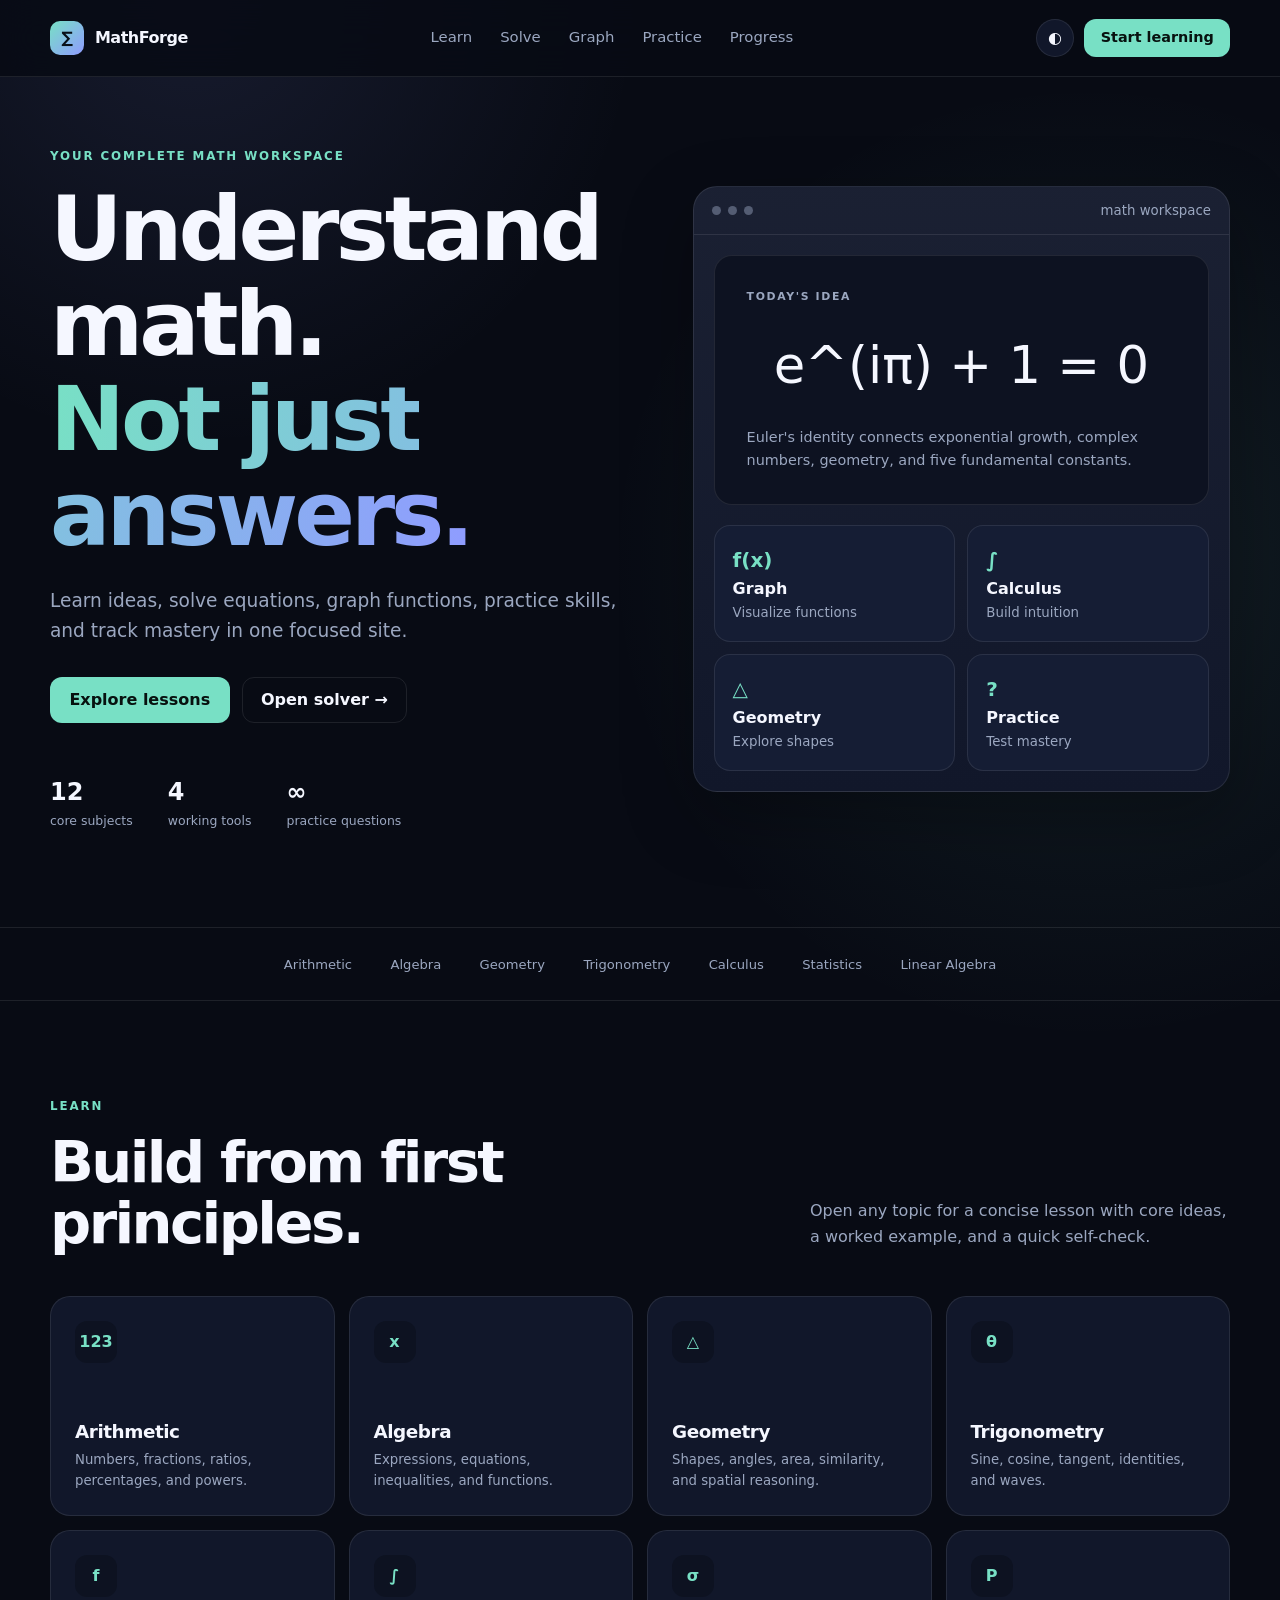
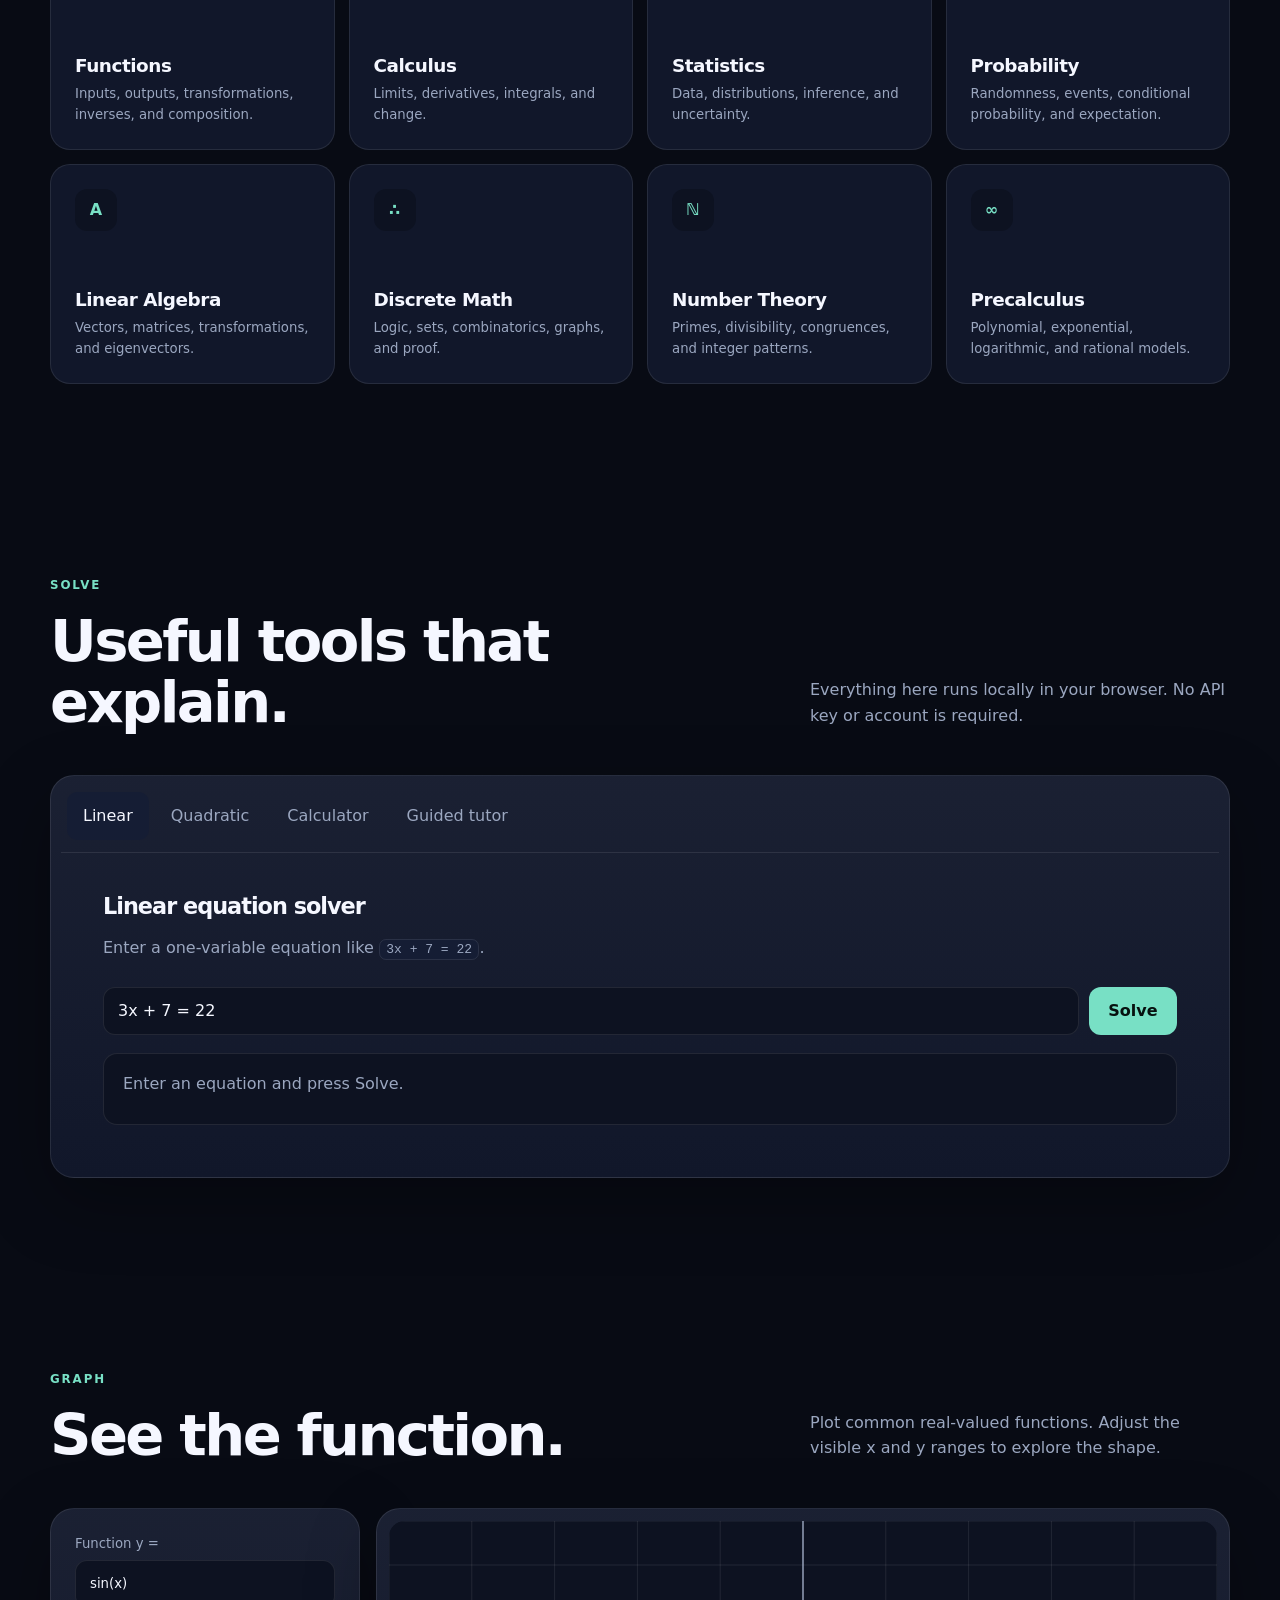
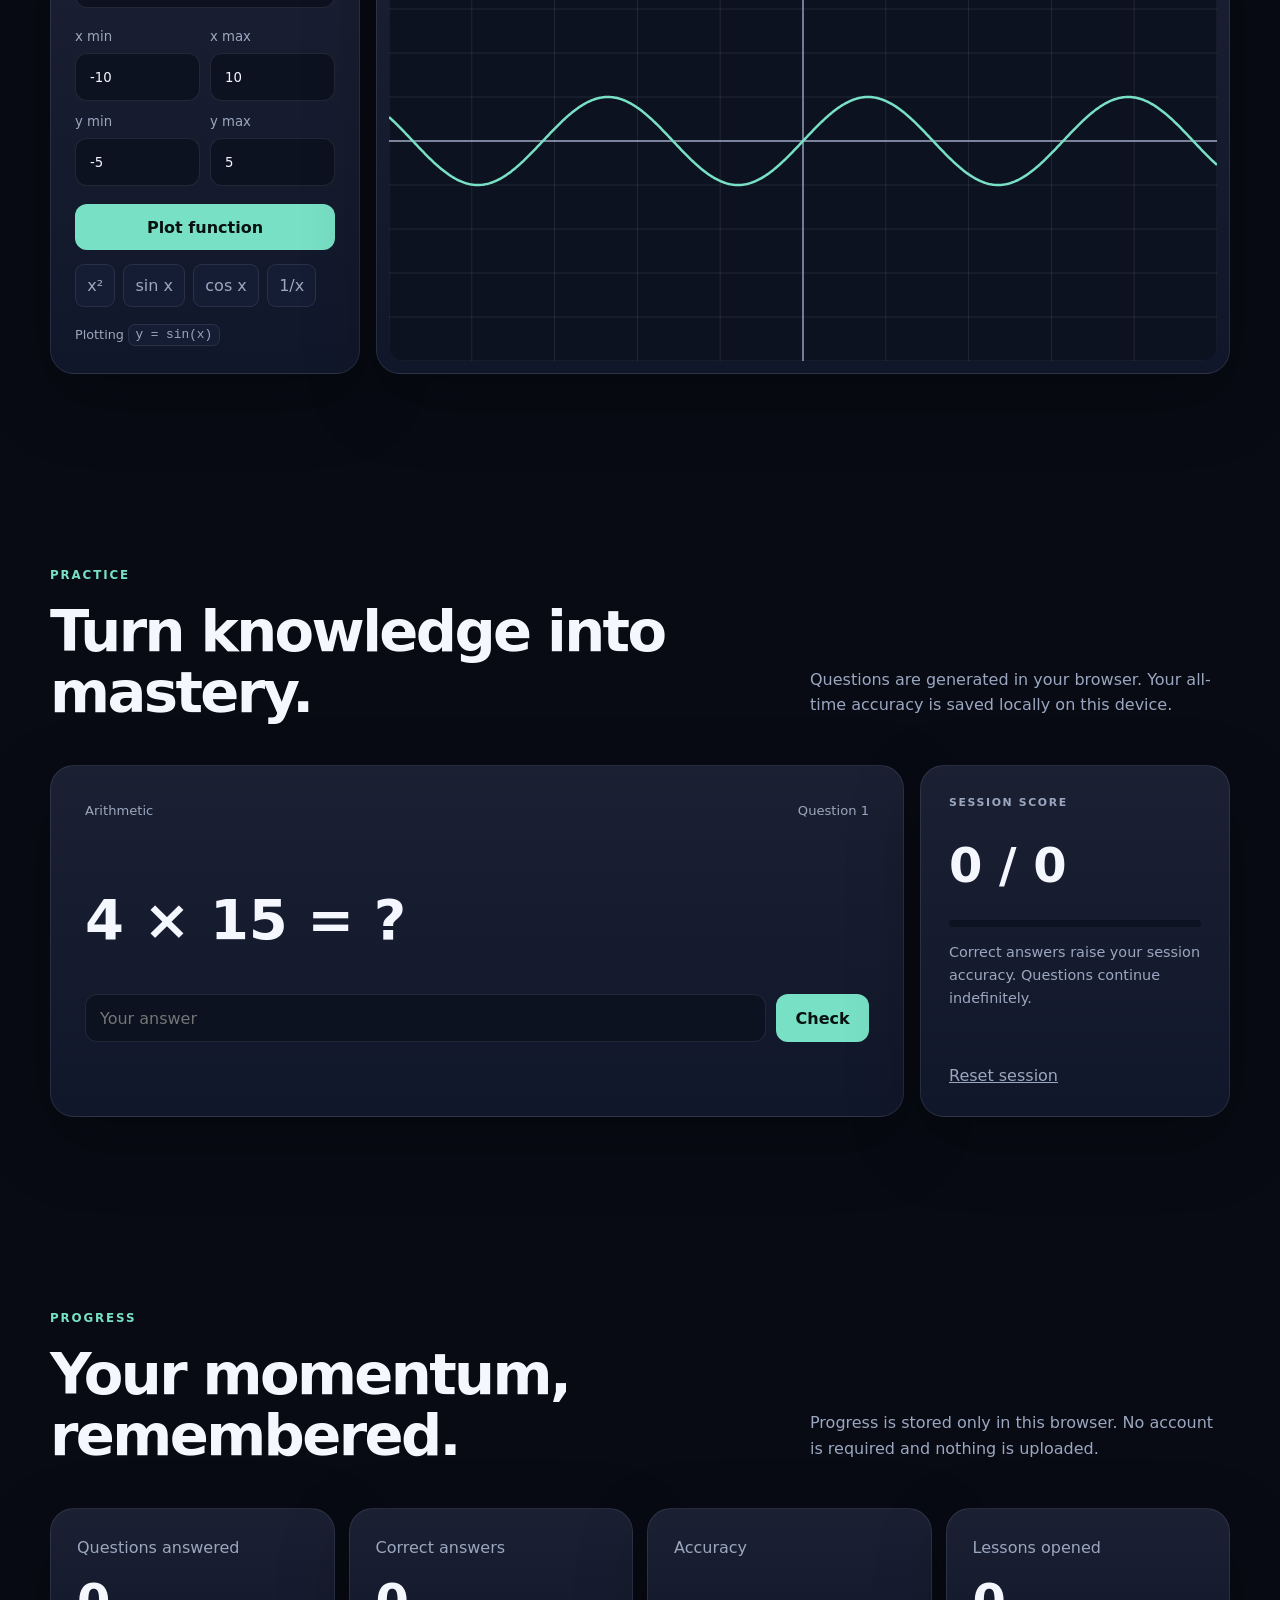
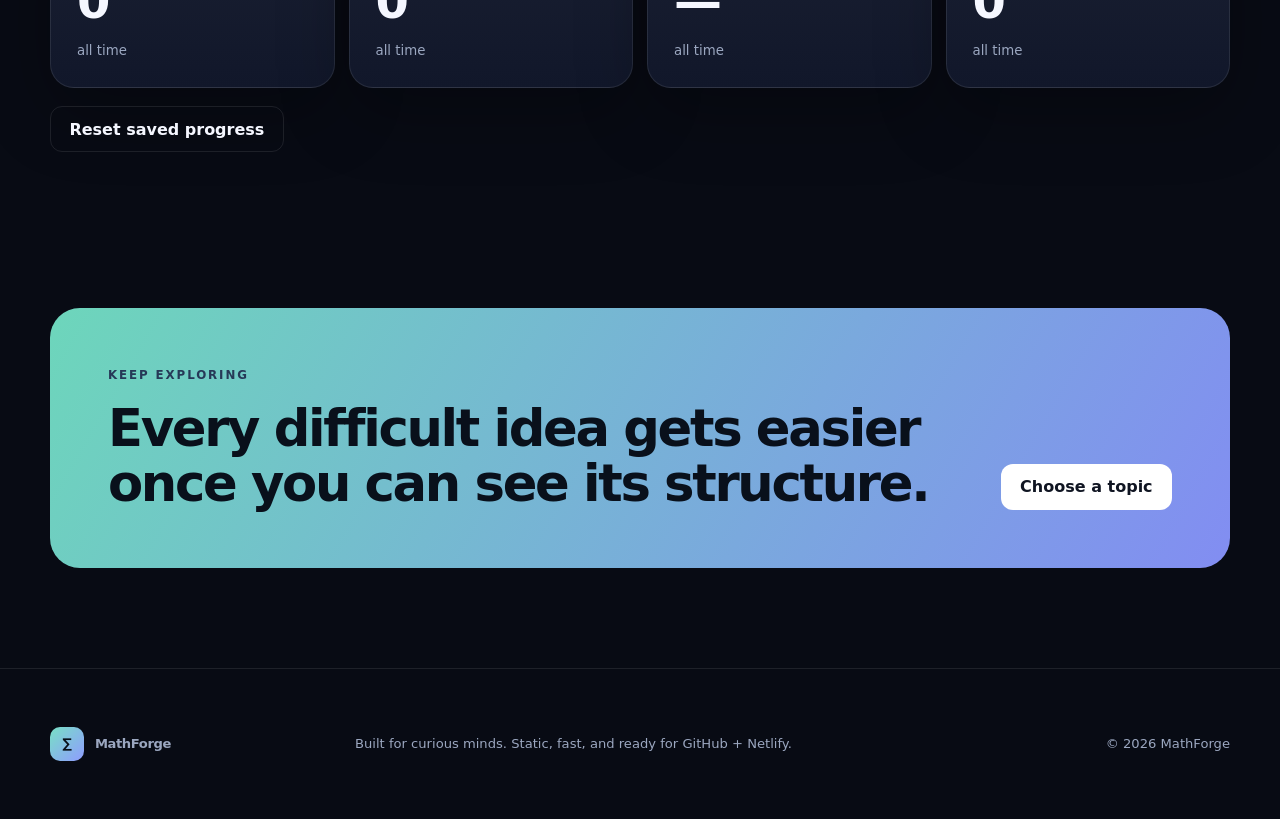
==== index.html @ 5d71b668 "Update index.html" ====
<!doctype html>
<html lang="en">
<head>
<meta charset="utf-8">
<meta name="viewport" content="width=device-width,initial-scale=1">
<meta name="description" content="MathForge — learn, solve, graph, practice, and track your math progress.">
<meta name="theme-color" content="#090d18">
<title>MathForge — Learn. Solve. Master.</title>
<link rel="icon" href="assets/favicon.svg" type="image/svg+xml">
<style>
:root{
--bg:#080b14;--bg2:#0d1221;--panel:#11172a;--panel2:#151d34;--text:#f5f7ff;--muted:#9ba7c0;
--line:rgba(255,255,255,.09);--accent:#78e0c5;--accent2:#8f9cff;--danger:#ff8e9f;--shadow:0 24px 70px rgba(0,0,0,.28);
--radius:24px;--max:1180px}
[data-theme="light"]{--bg:#f7f9fc;--bg2:#eef2f8;--panel:#fff;--panel2:#f3f6fb;--text:#111829;--muted:#5b6880;--line:rgba(16,24,40,.1);--shadow:0 22px 65px rgba(50,70,110,.12)}
*{box-sizing:border-box}html{scroll-behavior:smooth}body{margin:0;background:radial-gradient(circle at 15% 0%,rgba(143,156,255,.11),transparent 28rem),radial-gradient(circle at 85% 10%,rgba(120,224,197,.09),transparent 30rem),var(--bg);color:var(--text);font-family:Inter,ui-sans-serif,system-ui,-apple-system,BlinkMacSystemFont,"Segoe UI",sans-serif;line-height:1.6}
button,input{font:inherit}button,a{-webkit-tap-highlight-color:transparent}a{color:inherit;text-decoration:none}code{padding:.15rem .4rem;border-radius:7px;background:var(--panel2);border:1px solid var(--line)}
.skip-link{position:fixed;top:-5rem;left:1rem;z-index:100;background:var(--text);color:var(--bg);padding:.7rem 1rem;border-radius:8px}.skip-link:focus{top:1rem}
.site-header{position:sticky;top:0;z-index:50;width:100%;background:color-mix(in srgb,var(--bg) 86%,transparent);backdrop-filter:blur(18px);border-bottom:1px solid var(--line)}
.header-inner{height:76px;width:min(var(--max),calc(100% - 48px));margin:0 auto;display:flex;align-items:center;justify-content:space-between;gap:24px}
.brand{display:inline-flex;align-items:center;gap:.68rem;font-weight:800;letter-spacing:-.03em}.brand-mark{width:34px;height:34px;display:grid;place-items:center;border-radius:10px;background:linear-gradient(135deg,var(--accent),var(--accent2));color:#081018}
.nav{display:flex;gap:1.75rem;color:var(--muted);font-size:.93rem}.nav a:hover{color:var(--text)}.header-actions{display:flex;align-items:center;gap:.65rem}
.icon-button,.text-button,.quick-keys button,.tool-tab{border:0;cursor:pointer;color:inherit}.icon-button{width:38px;height:38px;border-radius:50%;background:var(--panel);border:1px solid var(--line)}
.button{display:inline-flex;align-items:center;justify-content:center;min-height:46px;padding:0 1.15rem;border:1px solid transparent;border-radius:12px;background:var(--accent);color:#07110f;font-weight:800;cursor:pointer;transition:transform .18s ease,filter .18s ease}.button:hover{transform:translateY(-1px);filter:brightness(1.04)}.button-small{min-height:38px;font-size:.9rem;padding:0 .95rem}.button-ghost{background:transparent;color:var(--text);border-color:var(--line)}.button-light{background:#fff;color:#101522}.full{width:100%}
.section{width:min(var(--max),calc(100% - 48px));margin:0 auto;padding:96px 0}.hero{min-height:680px;display:grid;grid-template-columns:1.03fr .97fr;gap:72px;align-items:center;padding-top:70px}.eyebrow{color:var(--accent);text-transform:uppercase;letter-spacing:.16em;font-size:.74rem;font-weight:800;margin-bottom:1rem}
h1,h2,h3{line-height:1.06;letter-spacing:-.045em;margin:0;font-weight:800}h1{font-size:clamp(3.5rem,7vw,6.8rem)}h2{font-size:clamp(2.35rem,4.5vw,4.4rem)}h3{font-size:1.4rem}.gradient-text{background:linear-gradient(95deg,var(--accent),var(--accent2));color:transparent;-webkit-background-clip:text;background-clip:text}.hero-lede{color:var(--muted);font-size:1.16rem;max-width:600px;margin:1.5rem 0 2rem}.hero-actions{display:flex;gap:.75rem;flex-wrap:wrap}.hero-stats{display:flex;gap:2.2rem;margin-top:3.1rem}.hero-stats div{display:grid}.hero-stats strong{font-size:1.5rem}.hero-stats span{color:var(--muted);font-size:.78rem}
.card{background:linear-gradient(180deg,color-mix(in srgb,var(--panel) 96%,white 4%),var(--panel));border:1px solid var(--line);box-shadow:var(--shadow);border-radius:var(--radius)}.hero-panel{overflow:hidden}.window-bar{height:48px;border-bottom:1px solid var(--line);display:flex;align-items:center;gap:7px;padding:0 18px}.window-bar span{width:9px;height:9px;border-radius:50%;background:var(--muted);opacity:.45}.window-bar small{color:var(--muted);margin-left:auto}.equation-card{margin:20px;padding:32px;border-radius:18px;background:var(--bg2);border:1px solid var(--line)}.tiny-label{font-size:.68rem;letter-spacing:.15em;color:var(--muted);font-weight:800}.display-math{font-size:clamp(2rem,4vw,3.6rem);margin:1.2rem 0;text-align:center}.equation-card p{color:var(--muted);margin:0;font-size:.9rem}.mini-grid{display:grid;grid-template-columns:1fr 1fr;gap:12px;padding:0 20px 20px}.mini-card{display:grid;padding:18px;border-radius:16px;background:var(--panel2);border:1px solid var(--line);transition:transform .18s}.mini-card:hover{transform:translateY(-2px)}.mini-card>span{color:var(--accent);font-size:1.25rem;font-weight:800}.mini-card small{color:var(--muted)}
.subject-strip{width:100%;border-block:1px solid var(--line)}.subject-strip-inner{min-height:72px;width:min(var(--max),calc(100% - 48px));margin:0 auto;display:flex;align-items:center;justify-content:center;gap:clamp(1rem,3vw,3rem);color:var(--muted);font-size:.82rem;flex-wrap:wrap;padding:16px 0}
.section-heading{display:grid;grid-template-columns:1fr minmax(260px,420px);gap:50px;align-items:end;margin-bottom:42px}.section-heading p{color:var(--muted);margin:0 0 .3rem}
.topic-grid{display:grid;grid-template-columns:repeat(4,1fr);gap:14px}.topic-card{min-height:220px;text-align:left;color:inherit;cursor:pointer;padding:24px;border-radius:20px;background:var(--panel);border:1px solid var(--line);display:flex;flex-direction:column;transition:transform .2s,border-color .2s,background .2s}.topic-card:hover{transform:translateY(-4px);border-color:color-mix(in srgb,var(--accent) 48%,var(--line));background:var(--panel2)}.topic-icon{width:42px;height:42px;border-radius:12px;display:grid;place-items:center;background:var(--bg2);color:var(--accent);font-weight:800;margin-bottom:auto}.topic-card h3{font-size:1.15rem;margin-top:1.6rem;letter-spacing:-.025em}.topic-card p{color:var(--muted);font-size:.83rem;margin:.42rem 0 0}
.tool-shell{padding:10px}.tool-tabs{display:flex;gap:6px;border-bottom:1px solid var(--line);padding:6px 6px 12px;overflow-x:auto}.tool-tab{background:transparent;padding:.7rem 1rem;border-radius:10px;white-space:nowrap;color:var(--muted)}.tool-tab.active{background:var(--panel2);color:var(--text)}.tool-panel{display:none;padding:42px;min-height:310px}.tool-panel.active{display:block}.tool-panel>p{color:var(--muted)}.input-row{display:grid;grid-template-columns:1fr auto;gap:10px;margin-top:26px}input{width:100%;min-height:48px;border:1px solid var(--line);border-radius:12px;background:var(--bg2);color:var(--text);padding:0 14px;outline:none}input:focus{border-color:var(--accent);box-shadow:0 0 0 3px color-mix(in srgb,var(--accent) 14%,transparent)}.coefficient-row{display:grid;grid-template-columns:repeat(3,1fr) auto;gap:12px;margin-top:26px;align-items:end}.coefficient-row label,.graph-controls label{color:var(--muted);font-size:.83rem}.coefficient-row input,.graph-controls input{margin-top:6px}.result-box{margin-top:18px;min-height:72px;padding:17px 19px;border-radius:14px;background:var(--bg2);border:1px solid var(--line);color:var(--muted)}.result-box strong{color:var(--text)}.quick-keys{display:flex;gap:8px;flex-wrap:wrap;margin-top:14px}.quick-keys button{background:var(--panel2);border:1px solid var(--line);color:var(--muted);padding:.46rem .7rem;border-radius:9px}.quick-keys button:hover{color:var(--text)}
.graph-layout{display:grid;grid-template-columns:310px 1fr;gap:16px}.graph-controls{padding:24px}.graph-controls>label{display:block}.range-grid{display:grid;grid-template-columns:1fr 1fr;gap:10px;margin:18px 0}.microcopy{color:var(--muted);font-size:.8rem;margin:18px 0 0}.graph-card{padding:12px;min-width:0;overflow:hidden}#graphCanvas{width:100%;height:440px;display:block;border-radius:16px;background:var(--bg2)}
.practice-layout{display:grid;grid-template-columns:1fr 310px;gap:16px}.practice-card{padding:34px}.practice-meta{display:flex;justify-content:space-between;color:var(--muted);font-size:.82rem}.practice-question{font-size:clamp(2rem,5vw,3.5rem);font-weight:800;margin:54px 0 30px}.practice-feedback{min-height:28px;margin-top:12px;font-weight:700}.correct{color:var(--accent)}.incorrect{color:var(--danger)}.hidden{display:none!important}.score-card{padding:28px;display:flex;flex-direction:column}.score-card strong{font-size:3rem;margin:1rem 0}.score-card p{color:var(--muted);font-size:.9rem}.progress-track{height:7px;border-radius:99px;overflow:hidden;background:var(--bg2)}.progress-track div{height:100%;width:0;background:linear-gradient(90deg,var(--accent),var(--accent2));transition:width .3s}.text-button{padding:0;margin-top:auto;background:transparent;color:var(--muted);text-align:left;text-decoration:underline}
.dashboard-grid{display:grid;grid-template-columns:repeat(4,1fr);gap:14px}.metric-card{padding:26px;min-height:180px;display:flex;flex-direction:column}.metric-card span,.metric-card small{color:var(--muted)}.metric-card strong{font-size:3rem;margin:auto 0 0}.progress-reset{margin-top:18px}
.cta-section{margin-block:60px 100px;border-radius:30px;padding:58px;background:linear-gradient(120deg,#6dd6bb,#828df2);color:#09101b;display:flex;justify-content:space-between;align-items:end;gap:30px}.cta-section .eyebrow{color:#263957}.cta-section h2{max-width:850px;font-size:clamp(2rem,4vw,3.7rem)}
.site-footer{width:100%;border-top:1px solid var(--line)}.footer-inner{min-height:150px;width:min(var(--max),calc(100% - 48px));margin:0 auto;display:grid;grid-template-columns:1fr 2fr 1fr;align-items:center;gap:20px;color:var(--muted);font-size:.82rem}.footer-inner p:last-child{text-align:right}
dialog{width:min(760px,calc(100% - 32px));max-height:86vh;overflow-y:auto;border:1px solid var(--line);border-radius:24px;padding:34px;background:var(--panel);color:var(--text);box-shadow:var(--shadow)}dialog::backdrop{background:rgba(3,6,14,.72);backdrop-filter:blur(8px)}.dialog-close{position:sticky;top:0;float:right;width:38px;height:38px;border-radius:50%;border:1px solid var(--line);background:var(--panel2);color:var(--text);cursor:pointer}.lesson-kicker{color:var(--accent);font-size:.75rem;text-transform:uppercase;letter-spacing:.14em;font-weight:800}#lessonContent h2{font-size:2.7rem;margin:.4rem 0 1rem}#lessonContent h3{margin:2rem 0 .7rem}#lessonContent p,#lessonContent li{color:var(--muted)}.lesson-example{padding:18px;border-left:3px solid var(--accent);background:var(--bg2);border-radius:0 12px 12px 0}.lesson-check{margin-top:18px;padding:16px;border-radius:12px;background:var(--panel2);border:1px solid var(--line)}
@media(max-width:980px){.nav{display:none}.hero{grid-template-columns:1fr;gap:50px}.hero-panel{max-width:650px}.topic-grid,.dashboard-grid{grid-template-columns:repeat(2,1fr)}.graph-layout,.practice-layout{grid-template-columns:1fr}.score-card{min-height:260px}}
@media(max-width:640px){.header-inner,.section,.subject-strip-inner,.footer-inner{width:min(100% - 30px,var(--max))}.header-actions .button{display:none}.section{padding:72px 0}.hero{min-height:auto;padding-top:30px}.hero-stats{gap:1.2rem}.section-heading{grid-template-columns:1fr;gap:18px}.topic-grid,.dashboard-grid{grid-template-columns:1fr}.tool-panel{padding:28px 16px}.input-row,.coefficient-row{grid-template-columns:1fr}.practice-card{padding:24px 18px}.cta-section{width:calc(100% - 30px);padding:36px 24px;flex-direction:column;align-items:flex-start}.footer-inner{grid-template-columns:1fr;padding:35px 0}.footer-inner p:last-child{text-align:left}}

</style>
</head>
<body>
<a class="skip-link" href="#main">Skip to content</a>
<header class="site-header"><div class="header-inner">
<a class="brand" href="#home"><span class="brand-mark">∑</span><span>MathForge</span></a>
<nav class="nav"><a href="#learn">Learn</a><a href="#solve">Solve</a><a href="#graph">Graph</a><a href="#practice">Practice</a><a href="#progress">Progress</a></nav>
<div class="header-actions"><button class="icon-button" id="themeToggle" type="button" aria-label="Toggle theme">◐</button><a class="button button-small" href="#practice">Start learning</a></div>
</div></header>

<main id="main">
<section id="home" class="section hero">
<div class="hero-copy"><div class="eyebrow">Your complete math workspace</div><h1>Understand math.<br><span class="gradient-text">Not just answers.</span></h1>
<p class="hero-lede">Learn ideas, solve equations, graph functions, practice skills, and track mastery in one focused site.</p>
<div class="hero-actions"><a class="button" href="#learn">Explore lessons</a><a class="button button-ghost" href="#solve">Open solver →</a></div>
<div class="hero-stats"><div><strong>12</strong><span>core subjects</span></div><div><strong>4</strong><span>working tools</span></div><div><strong>∞</strong><span>practice questions</span></div></div>
</div>
<div class="hero-panel card"><div class="window-bar"><span></span><span></span><span></span><small>math workspace</small></div>
<div class="equation-card"><div class="tiny-label">TODAY'S IDEA</div><div class="display-math">e^(iπ) + 1 = 0</div><p>Euler's identity connects exponential growth, complex numbers, geometry, and five fundamental constants.</p></div>
<div class="mini-grid"><a href="#graph" class="mini-card"><span>f(x)</span><strong>Graph</strong><small>Visualize functions</small></a><a href="#learn" class="mini-card"><span>∫</span><strong>Calculus</strong><small>Build intuition</small></a><a href="#learn" class="mini-card"><span>△</span><strong>Geometry</strong><small>Explore shapes</small></a><a href="#practice" class="mini-card"><span>?</span><strong>Practice</strong><small>Test mastery</small></a></div>
</div>
</section>

<section class="subject-strip"><div class="subject-strip-inner"><span>Arithmetic</span><span>Algebra</span><span>Geometry</span><span>Trigonometry</span><span>Calculus</span><span>Statistics</span><span>Linear Algebra</span></div></section>

<section id="learn" class="section"><div class="section-heading"><div><div class="eyebrow">Learn</div><h2>Build from first principles.</h2></div><p>Open any topic for a concise lesson with core ideas, a worked example, and a quick self-check.</p></div><div id="topicGrid" class="topic-grid"></div></section>

<section id="solve" class="section"><div class="section-heading"><div><div class="eyebrow">Solve</div><h2>Useful tools that explain.</h2></div><p>Everything here runs locally in your browser. No API key or account is required.</p></div>
<div class="tool-shell card">
<div class="tool-tabs"><button class="tool-tab active" type="button" data-tool="linear">Linear</button><button class="tool-tab" type="button" data-tool="quadratic">Quadratic</button><button class="tool-tab" type="button" data-tool="calculator">Calculator</button><button class="tool-tab" type="button" data-tool="tutor">Guided tutor</button></div>
<section class="tool-panel active" data-panel="linear"><h3>Linear equation solver</h3><p>Enter a one-variable equation like <code>3x + 7 = 22</code>.</p><form id="linearForm" class="input-row"><input id="linearInput" value="3x + 7 = 22"><button class="button" type="submit">Solve</button></form><div id="linearResult" class="result-box">Enter an equation and press Solve.</div></section>
<section class="tool-panel" data-panel="quadratic"><h3>Quadratic equation solver</h3><p>For <code>ax² + bx + c = 0</code>, enter the three coefficients.</p><form id="quadraticForm" class="coefficient-row"><label>a<input id="qa" type="number" step="any" value="1"></label><label>b<input id="qb" type="number" step="any" value="-5"></label><label>c<input id="qc" type="number" step="any" value="6"></label><button class="button" type="submit">Solve</button></form><div id="quadraticResult" class="result-box">Enter coefficients and press Solve.</div></section>
<section class="tool-panel" data-panel="calculator"><h3>Scientific calculator</h3><p>Supports +, −, ×, ÷, powers, parentheses, π, e, sqrt, sin, cos, tan, log, ln, and abs.</p><form id="calcForm" class="input-row"><input id="calcInput" value="sqrt(144) + 2^5"><button class="button" type="submit">Calculate</button></form><div class="quick-keys"><button type="button" data-calc="sin(pi/2)">sin(π/2)</button><button type="button" data-calc="log(100)">log(100)</button><button type="button" data-calc="sqrt(2)">√2</button><button type="button" data-calc="(12+8)/5">(12+8)/5</button></div><div id="calcResult" class="result-box">Enter an expression and press Calculate.</div></section>
<section class="tool-panel" data-panel="tutor"><h3>Guided tutor</h3><p>This local tutor gives targeted hints for common topics rather than pretending to be a full AI assistant.</p><form id="tutorForm" class="input-row"><input id="tutorInput" placeholder="Try: How do I solve 2x + 5 = 17?"><button class="button" type="submit">Get hint</button></form><div id="tutorResult" class="result-box">Ask about linear equations, quadratics, percentages, derivatives, or right triangles.</div></section>
</div></section>

<section id="graph" class="section"><div class="section-heading"><div><div class="eyebrow">Graph</div><h2>See the function.</h2></div><p>Plot common real-valued functions. Adjust the visible x and y ranges to explore the shape.</p></div>
<div class="graph-layout"><div class="graph-controls card"><label>Function y =<input id="graphExpression" value="sin(x)"></label><div class="range-grid"><label>x min<input id="xMin" type="number" value="-10"></label><label>x max<input id="xMax" type="number" value="10"></label><label>y min<input id="yMin" type="number" value="-5"></label><label>y max<input id="yMax" type="number" value="5"></label></div><button class="button full" id="plotButton" type="button">Plot function</button><div class="quick-keys"><button type="button" data-graph="x^2">x²</button><button type="button" data-graph="sin(x)">sin x</button><button type="button" data-graph="cos(x)">cos x</button><button type="button" data-graph="1/x">1/x</button></div><p id="graphMessage" class="microcopy">Try <code>x^2</code>, <code>2x+3</code>, <code>sin(x)</code>, or <code>sqrt(abs(x))</code>.</p></div><div class="graph-card card"><canvas id="graphCanvas" width="900" height="520"></canvas></div></div>
</section>

<section id="practice" class="section"><div class="section-heading"><div><div class="eyebrow">Practice</div><h2>Turn knowledge into mastery.</h2></div><p>Questions are generated in your browser. Your all-time accuracy is saved locally on this device.</p></div>
<div class="practice-layout"><div class="practice-card card"><div class="practice-meta"><span id="practiceTopic">Mixed practice</span><span id="questionCount">Question 1</span></div><div id="practiceQuestion" class="practice-question">Loading…</div><form id="practiceForm" class="input-row"><input id="practiceAnswer" inputmode="decimal" placeholder="Your answer"><button class="button" type="submit">Check</button></form><div id="practiceFeedback" class="practice-feedback"></div><button id="nextQuestion" class="button button-ghost hidden" type="button">Next question →</button></div><div class="score-card card"><div class="tiny-label">SESSION SCORE</div><strong id="scoreValue">0 / 0</strong><div class="progress-track"><div id="scoreBar"></div></div><p>Correct answers raise your session accuracy. Questions continue indefinitely.</p><button id="resetPractice" class="text-button" type="button">Reset session</button></div></div>
</section>

<section id="progress" class="section"><div class="section-heading"><div><div class="eyebrow">Progress</div><h2>Your momentum, remembered.</h2></div><p>Progress is stored only in this browser. No account is required and nothing is uploaded.</p></div><div class="dashboard-grid"><div class="metric-card card"><span>Questions answered</span><strong id="totalAnswered">0</strong><small>all time</small></div><div class="metric-card card"><span>Correct answers</span><strong id="totalCorrect">0</strong><small>all time</small></div><div class="metric-card card"><span>Accuracy</span><strong id="accuracy">—</strong><small>all time</small></div><div class="metric-card card"><span>Lessons opened</span><strong id="lessonsOpened">0</strong><small>all time</small></div></div><button id="resetAllProgress" class="button button-ghost progress-reset" type="button">Reset saved progress</button></section>

<section class="section cta-section"><div><div class="eyebrow">Keep exploring</div><h2>Every difficult idea gets easier once you can see its structure.</h2></div><a class="button button-light" href="#learn">Choose a topic</a></section>
</main>

<footer class="site-footer"><div class="footer-inner"><a class="brand" href="#home"><span class="brand-mark">∑</span><span>MathForge</span></a><p>Built for curious minds. Static, fast, and ready for GitHub + Netlify.</p><p>© <span id="year"></span> MathForge</p></div></footer>
<dialog id="lessonDialog"><button id="closeLesson" class="dialog-close" type="button">×</button><article id="lessonContent"></article></dialog>
<script>
window.MATHFORGE_TOPICS = [
  {
    "id": "arithmetic",
    "icon": "123",
    "title": "Arithmetic",
    "description": "Numbers, fractions, ratios, percentages, and powers.",
    "level": "Foundations",
    "intro": "Arithmetic is the language of quantity. Strong arithmetic is less about speed than recognizing useful relationships between numbers.",
    "key": [
      "Use order of operations consistently.",
      "Fractions are another way to express division.",
      "Percent means per hundred."
    ],
    "example": "To find 15% of 80, calculate 0.15 × 80 = 12.",
    "checkQuestion": "What is 25% of 60?",
    "checkAnswer": "15"
  },
  {
    "id": "algebra",
    "icon": "x",
    "title": "Algebra",
    "description": "Expressions, equations, inequalities, and functions.",
    "level": "Core",
    "intro": "Algebra uses symbols to represent unknown quantities and relationships. Solving means finding values that make a statement true.",
    "key": [
      "Perform the same valid operation on both sides.",
      "Combine like terms before isolating the variable.",
      "Check a solution by substituting it back."
    ],
    "example": "For 3x + 7 = 22, subtract 7 to get 3x = 15, then divide by 3: x = 5.",
    "checkQuestion": "Solve 2x + 4 = 14.",
    "checkAnswer": "5"
  },
  {
    "id": "geometry",
    "icon": "△",
    "title": "Geometry",
    "description": "Shapes, angles, area, similarity, and spatial reasoning.",
    "level": "Core",
    "intro": "Geometry studies size, shape, position, and spatial relationships.",
    "key": [
      "Triangle angles sum to 180°.",
      "Area measures two-dimensional space.",
      "The Pythagorean theorem applies only to right triangles."
    ],
    "example": "A right triangle with legs 3 and 4 has hypotenuse √(3² + 4²) = 5.",
    "checkQuestion": "A right triangle has legs 5 and 12. Its hypotenuse?",
    "checkAnswer": "13"
  },
  {
    "id": "trigonometry",
    "icon": "θ",
    "title": "Trigonometry",
    "description": "Sine, cosine, tangent, identities, and waves.",
    "level": "Intermediate",
    "intro": "Trigonometry connects angles to ratios of side lengths and extends naturally to periodic motion.",
    "key": [
      "sin θ = opposite / hypotenuse.",
      "cos θ = adjacent / hypotenuse.",
      "tan θ = opposite / adjacent."
    ],
    "example": "If opposite = 3 and hypotenuse = 5, then sin θ = 3/5 = 0.6.",
    "checkQuestion": "If opposite = 4 and hypotenuse = 5, sin θ = ?",
    "checkAnswer": "0.8"
  },
  {
    "id": "functions",
    "icon": "f",
    "title": "Functions",
    "description": "Inputs, outputs, transformations, inverses, and composition.",
    "level": "Intermediate",
    "intro": "A function assigns each allowed input exactly one output.",
    "key": [
      "Domain describes valid inputs.",
      "Range describes possible outputs.",
      "Graph transformations shift, stretch, compress, or reflect."
    ],
    "example": "If f(x) = x² + 1, then f(3) = 10.",
    "checkQuestion": "If f(x)=2x+1, what is f(4)?",
    "checkAnswer": "9"
  },
  {
    "id": "calculus",
    "icon": "∫",
    "title": "Calculus",
    "description": "Limits, derivatives, integrals, and change.",
    "level": "Advanced",
    "intro": "Calculus studies change and accumulation. Derivatives measure local rates; integrals measure accumulated quantity.",
    "key": [
      "A limit describes behavior near a value.",
      "The derivative is an instantaneous rate of change.",
      "An integral accumulates infinitesimal contributions."
    ],
    "example": "If f(x)=x³, the power rule gives f′(x)=3x².",
    "checkQuestion": "Derivative of x²?",
    "checkAnswer": "2x"
  },
  {
    "id": "statistics",
    "icon": "σ",
    "title": "Statistics",
    "description": "Data, distributions, inference, and uncertainty.",
    "level": "Intermediate",
    "intro": "Statistics turns data into evidence while accounting for variability and uncertainty.",
    "key": [
      "Mean measures one kind of center.",
      "Median is resistant to extreme values.",
      "Standard deviation summarizes spread."
    ],
    "example": "For 2, 4, 6, the mean is 4.",
    "checkQuestion": "Mean of 3, 6, and 9?",
    "checkAnswer": "6"
  },
  {
    "id": "probability",
    "icon": "P",
    "title": "Probability",
    "description": "Randomness, events, conditional probability, and expectation.",
    "level": "Intermediate",
    "intro": "Probability quantifies uncertainty from 0 to 1.",
    "key": [
      "Impossible events have probability 0.",
      "Certain events have probability 1.",
      "Independent events do not change one another's probabilities."
    ],
    "example": "For a fair six-sided die, P(rolling a 4)=1/6.",
    "checkQuestion": "Probability of heads on a fair coin?",
    "checkAnswer": "0.5"
  },
  {
    "id": "linear-algebra",
    "icon": "A",
    "title": "Linear Algebra",
    "description": "Vectors, matrices, transformations, and eigenvectors.",
    "level": "Advanced",
    "intro": "Linear algebra studies vector spaces and linear transformations.",
    "key": [
      "Vectors encode magnitude and direction.",
      "Matrices can represent linear transformations.",
      "The dot product combines matching vector components."
    ],
    "example": "(1,2)·(3,4)=11.",
    "checkQuestion": "(2,3)·(4,5)=?",
    "checkAnswer": "23"
  },
  {
    "id": "discrete",
    "icon": "∴",
    "title": "Discrete Math",
    "description": "Logic, sets, combinatorics, graphs, and proof.",
    "level": "Advanced",
    "intro": "Discrete mathematics studies countable structures and the logic used to reason about them.",
    "key": [
      "Logic formalizes valid inference.",
      "Combinatorics counts arrangements.",
      "Graph theory models networks."
    ],
    "example": "The number of ways to choose 2 items from 5 is 10.",
    "checkQuestion": "How many ways to choose 1 item from 7?",
    "checkAnswer": "7"
  },
  {
    "id": "number-theory",
    "icon": "ℕ",
    "title": "Number Theory",
    "description": "Primes, divisibility, congruences, and integer patterns.",
    "level": "Advanced",
    "intro": "Number theory investigates properties of integers, especially divisibility and prime structure.",
    "key": [
      "Prime numbers have exactly two positive divisors.",
      "The Euclidean algorithm finds greatest common divisors.",
      "Congruences describe remainder relationships."
    ],
    "example": "17 ≡ 2 (mod 5) because both leave remainder 2.",
    "checkQuestion": "What is 14 mod 5?",
    "checkAnswer": "4"
  },
  {
    "id": "precalculus",
    "icon": "∞",
    "title": "Precalculus",
    "description": "Polynomial, exponential, logarithmic, and rational models.",
    "level": "Intermediate",
    "intro": "Precalculus unifies algebraic and graphical ideas needed to study continuous change.",
    "key": [
      "Exponentials model multiplicative change.",
      "Logarithms invert exponentials.",
      "Polynomial end behavior depends on degree and leading term."
    ],
    "example": "Because 2³=8, log₂8=3.",
    "checkQuestion": "If 10²=100, log₁₀100 = ?",
    "checkAnswer": "2"
  }
];

</script>
<script>
(function(global){
"use strict";
function formatNumber(n){if(!Number.isFinite(n))return String(n);if(Number.isInteger(n))return String(n);return String(Number(n.toFixed(8)))}
function parseLinearSide(text){
  let s=String(text).toLowerCase().replace(/\s+/g,"").replace(/\*/g,"");
  if(!s)return {x:0,c:0};
  if(!/^[0-9x+\-.]+$/.test(s)) throw new Error("Unsupported characters.");
  s=s.replace(/-/g,"+-");
  let x=0,c=0;
  for(const term of s.split("+").filter(Boolean)){
    if(term.includes("x")){
      if((term.match(/x/g)||[]).length!==1 || !term.endsWith("x")) throw new Error("Use simple linear terms like 3x.");
      let k=term.slice(0,-1);
      if(k===""||k==="+")k="1";
      if(k==="-")k="-1";
      const n=Number(k);
      if(!Number.isFinite(n)) throw new Error("Invalid x coefficient.");
      x+=n;
    }else{
      const n=Number(term);
      if(!Number.isFinite(n)) throw new Error("Invalid constant.");
      c+=n;
    }
  }
  return {x,c};
}
function solveLinear(eq){
  const parts=String(eq).split("=");
  if(parts.length!==2) throw new Error("Use exactly one equals sign.");
  const L=parseLinearSide(parts[0]),R=parseLinearSide(parts[1]);
  const a=L.x-R.x,b=R.c-L.c;
  if(Math.abs(a)<1e-12)return Math.abs(b)<1e-12?{type:"infinite"}:{type:"none"};
  return {type:"one",x:b/a,a,b};
}
function solveQuadratic(a,b,c){
  a=Number(a);b=Number(b);c=Number(c);
  if(![a,b,c].every(Number.isFinite))throw new Error("Coefficients must be numbers.");
  if(Math.abs(a)<1e-12)throw new Error("a cannot be 0.");
  const d=b*b-4*a*c;
  if(d>1e-12)return{type:"two-real",d,r1:(-b+Math.sqrt(d))/(2*a),r2:(-b-Math.sqrt(d))/(2*a)};
  if(Math.abs(d)<=1e-12)return{type:"double",d:0,r:-b/(2*a)};
  return{type:"complex",d,real:-b/(2*a),imag:Math.sqrt(-d)/(2*Math.abs(a))};
}
function normalizeExpression(expr,variable,value){
  let s=String(expr).trim().toLowerCase().replace(/[×·]/g,"*").replace(/÷/g,"/").replace(/−/g,"-").replace(/π/g,"pi");
  if(!s||s.length>160)throw new Error("Expression is empty or too long.");
  if(!/^[0-9a-z+\-*/^().,\s]+$/.test(s))throw new Error("Unsupported character.");
  s=s.replace(/\s+/g,"");
  const allowed=["sin","cos","tan","asin","acos","atan","sqrt","abs","log","ln","exp","floor","ceil","round","pi","e"];
  const names=s.match(/[a-z]+/g)||[];
  for(const name of names)if(name!==variable&&!allowed.includes(name))throw new Error("Unsupported term: "+name);
  if(variable){
    const v=variable;
    s=s.replace(new RegExp("(\\d|\\)|pi|e)"+v,"g"),"$1*"+v);
    s=s.replace(new RegExp(v+"(\\d|\\(|pi|e)","g"),v+"*$1");
  }
  s=s.replace(/\^/g,"**");
  const repl={asin:"Math.asin",acos:"Math.acos",atan:"Math.atan",sin:"Math.sin",cos:"Math.cos",tan:"Math.tan",sqrt:"Math.sqrt",abs:"Math.abs",log:"Math.log10",ln:"Math.log",exp:"Math.exp",floor:"Math.floor",ceil:"Math.ceil",round:"Math.round"};
  for(const [k,v] of Object.entries(repl))s=s.replace(new RegExp("\\b"+k+"\\b","g"),v);
  s=s.replace(/\bpi\b/g,"Math.PI").replace(/\be\b/g,"Math.E");
  if(variable)s=s.replace(new RegExp("\\b"+variable+"\\b","g"),"("+Number(value)+")");
  return s;
}
function evaluate(expr,variable,value){
  const normalized=normalizeExpression(expr,variable,value);
  const result=Function('"use strict"; return ('+normalized+');')();
  if(typeof result!=="number"||!Number.isFinite(result))throw new Error("Result is not a finite real number.");
  return result;
}
function tutorHint(q){
  q=String(q).toLowerCase();
  if(/linear|solve.*x|[0-9]x/.test(q))return{title:"Isolate the variable",body:"Undo addition or subtraction first, then undo multiplication or division. Apply the same operation to both sides."};
  if(/quadratic|x\^2|x²/.test(q))return{title:"Identify a, b, and c",body:"Try factoring when the numbers are friendly. Otherwise use the quadratic formula. The discriminant b²−4ac tells you how many real roots exist."};
  if(/percent|%/.test(q))return{title:"Convert percent to a decimal",body:"For p% of N, calculate (p/100)×N. For percent change, divide the change by the original amount, then multiply by 100."};
  if(/derivative|differentiat/.test(q))return{title:"Look for the function structure",body:"For x^n, use the power rule nx^(n−1). Then apply sum, product, quotient, or chain rules as needed."};
  if(/pythag|right triangle|hypotenuse/.test(q))return{title:"Use the Pythagorean theorem",body:"For a right triangle, a²+b²=c², where c is the hypotenuse opposite the right angle."};
  return{title:"Translate the question",body:"Write down what is known, what is unknown, and the relationship connecting them. Turn that relationship into an equation, then solve one step at a time."};
}
const api={formatNumber,solveLinear,solveQuadratic,normalizeExpression,evaluate,tutorHint};
global.MathForgeCore=api;
if(typeof module!=="undefined"&&module.exports)module.exports=api;
})(typeof window!=="undefined"?window:globalThis);

</script>
<script>
(function(){
"use strict";
const C=window.MathForgeCore,$=(s,c=document)=>c.querySelector(s),$$=(s,c=document)=>Array.from(c.querySelectorAll(s));
const progressKey="mathforge-progress-v2";
let progress={answered:0,correct:0,lessons:0},session={answered:0,correct:0,current:null,locked:false};
try{progress={...progress,...JSON.parse(localStorage.getItem(progressKey)||"{}")}}catch(_){}
function saveProgress(){try{localStorage.setItem(progressKey,JSON.stringify(progress))}catch(_){}renderProgress()}
function renderProgress(){$("#totalAnswered").textContent=progress.answered;$("#totalCorrect").textContent=progress.correct;$("#lessonsOpened").textContent=progress.lessons;$("#accuracy").textContent=progress.answered?Math.round(progress.correct/progress.answered*100)+"%":"—"}
function esc(s){return String(s).replace(/[&<>"']/g,c=>({"&":"&amp;","<":"&lt;",">":"&gt;",'"':"&quot;","'":"&#039;"}[c]))}

try{const t=localStorage.getItem("mathforge-theme");if(t==="light"||t==="dark")document.documentElement.dataset.theme=t}catch(_){}
$("#themeToggle").addEventListener("click",()=>{const next=document.documentElement.dataset.theme==="light"?"dark":"light";document.documentElement.dataset.theme=next;try{localStorage.setItem("mathforge-theme",next)}catch(_){}drawGraph()});

const topics=window.MATHFORGE_TOPICS||[];
$("#topicGrid").innerHTML=topics.map(t=>`<button class="topic-card" type="button" data-topic="${esc(t.id)}"><span class="topic-icon">${esc(t.icon)}</span><h3>${esc(t.title)}</h3><p>${esc(t.description)}</p></button>`).join("");
$$(".topic-card").forEach(card=>card.addEventListener("click",()=>{const t=topics.find(x=>x.id===card.dataset.topic);if(!t)return;$("#lessonContent").innerHTML=`<div class="lesson-kicker">${esc(t.level)} · mini lesson</div><h2>${esc(t.title)}</h2><p>${esc(t.intro)}</p><h3>Core ideas</h3><ul>${t.key.map(k=>`<li>${esc(k)}</li>`).join("")}</ul><h3>Worked example</h3><div class="lesson-example">${esc(t.example)}</div><div class="lesson-check"><strong>Quick check</strong><p>${esc(t.checkQuestion)}</p><details><summary>Show answer</summary><p>${esc(t.checkAnswer)}</p></details></div>`;$("#lessonDialog").showModal();progress.lessons++;saveProgress()}));
$("#closeLesson").addEventListener("click",()=>$("#lessonDialog").close());
$("#lessonDialog").addEventListener("click",e=>{if(e.target===$("#lessonDialog"))$("#lessonDialog").close()});

$$(".tool-tab").forEach(tab=>tab.addEventListener("click",()=>{$$(".tool-tab").forEach(x=>x.classList.toggle("active",x===tab));$$(".tool-panel").forEach(p=>p.classList.toggle("active",p.dataset.panel===tab.dataset.tool))}));

$("#linearForm").addEventListener("submit",e=>{e.preventDefault();const out=$("#linearResult");try{const r=C.solveLinear($("#linearInput").value);if(r.type==="one")out.innerHTML=`<strong>x = ${C.formatNumber(r.x)}</strong><br>Collect variable terms on one side: ${C.formatNumber(r.a)}x = ${C.formatNumber(r.b)}. Then divide by ${C.formatNumber(r.a)}.`;else if(r.type==="infinite")out.innerHTML="<strong>Infinitely many solutions.</strong><br>Both sides simplify to the same expression.";else out.innerHTML="<strong>No solution.</strong><br>The variable terms cancel but the constants disagree."}catch(err){out.textContent=err.message}});
$("#quadraticForm").addEventListener("submit",e=>{e.preventDefault();const out=$("#quadraticResult");try{const r=C.solveQuadratic($("#qa").value,$("#qb").value,$("#qc").value);if(r.type==="two-real")out.innerHTML=`<strong>x = ${C.formatNumber(r.r1)} or x = ${C.formatNumber(r.r2)}</strong><br>Discriminant = ${C.formatNumber(r.d)} > 0, so there are two real roots.`;else if(r.type==="double")out.innerHTML=`<strong>x = ${C.formatNumber(r.r)}</strong><br>The discriminant is 0, so there is one repeated real root.`;else out.innerHTML=`<strong>x = ${C.formatNumber(r.real)} ± ${C.formatNumber(r.imag)}i</strong><br>The discriminant is ${C.formatNumber(r.d)}, so the roots are complex.`}catch(err){out.textContent=err.message}});
$("#calcForm").addEventListener("submit",e=>{e.preventDefault();const out=$("#calcResult");try{out.innerHTML=`<strong>${C.formatNumber(C.evaluate($("#calcInput").value))}</strong>`}catch(err){out.textContent="Could not calculate: "+err.message}});
$$("[data-calc]").forEach(b=>b.addEventListener("click",()=>{$("#calcInput").value=b.dataset.calc;$("#calcForm").requestSubmit()}));
$("#tutorForm").addEventListener("submit",e=>{e.preventDefault();const q=$("#tutorInput").value.trim(),out=$("#tutorResult");if(!q){out.textContent="Type a question first.";return}const h=C.tutorHint(q);out.innerHTML=`<strong>${esc(h.title)}</strong><br>${esc(h.body)}`});

const canvas=$("#graphCanvas"),ctx=canvas.getContext("2d");
function niceStep(range){const rough=range/10,p=10**Math.floor(Math.log10(rough)),n=rough/p;return(n<2?1:n<5?2:5)*p}
function cssVar(name){return getComputedStyle(document.documentElement).getPropertyValue(name).trim()}
function drawGraph(){
 const xmin=Number($("#xMin").value),xmax=Number($("#xMax").value),ymin=Number($("#yMin").value),ymax=Number($("#yMax").value),expr=$("#graphExpression").value,msg=$("#graphMessage");
 if(!(xmin<xmax&&ymin<ymax)){msg.textContent="Each minimum must be smaller than its maximum.";return}
 const rect=canvas.getBoundingClientRect(),dpr=Math.min(window.devicePixelRatio||1,2),W=Math.max(500,Math.round(rect.width*dpr)),H=Math.max(360,Math.round(440*dpr));canvas.width=W;canvas.height=H;
 ctx.fillStyle=cssVar("--bg2");ctx.fillRect(0,0,W,H);const tx=x=>(x-xmin)/(xmax-xmin)*W,ty=y=>H-(y-ymin)/(ymax-ymin)*H;
 ctx.strokeStyle=cssVar("--line");ctx.lineWidth=dpr;const xs=niceStep(xmax-xmin),ys=niceStep(ymax-ymin);
 for(let x=Math.ceil(xmin/xs)*xs;x<=xmax;x+=xs){const px=tx(x);ctx.beginPath();ctx.moveTo(px,0);ctx.lineTo(px,H);ctx.stroke()}
 for(let y=Math.ceil(ymin/ys)*ys;y<=ymax;y+=ys){const py=ty(y);ctx.beginPath();ctx.moveTo(0,py);ctx.lineTo(W,py);ctx.stroke()}
 ctx.strokeStyle=cssVar("--muted");ctx.lineWidth=1.4*dpr;if(xmin<=0&&xmax>=0){const px=tx(0);ctx.beginPath();ctx.moveTo(px,0);ctx.lineTo(px,H);ctx.stroke()}if(ymin<=0&&ymax>=0){const py=ty(0);ctx.beginPath();ctx.moveTo(0,py);ctx.lineTo(W,py);ctx.stroke()}
 ctx.strokeStyle=cssVar("--accent");ctx.lineWidth=2.5*dpr;ctx.beginPath();let valid=0,started=false,last=null;
 for(let px=0;px<=W;px+=Math.max(1,dpr)){const x=xmin+px/W*(xmax-xmin);let y;try{y=C.evaluate(expr,"x",x)}catch(_){started=false;last=null;continue}const py=ty(y);if(!Number.isFinite(py)||py<-H*4||py>H*5||(last!==null&&Math.abs(py-last)>H*.65)){started=false;last=null;continue}if(!started){ctx.moveTo(px,py);started=true}else ctx.lineTo(px,py);last=py;valid++}
 ctx.stroke();msg.innerHTML=valid?`Plotting <code>y = ${esc(expr)}</code>`:"No visible real values in this range."
}
$("#plotButton").addEventListener("click",drawGraph);$$("[data-graph]").forEach(b=>b.addEventListener("click",()=>{$("#graphExpression").value=b.dataset.graph;drawGraph()}));let rt;window.addEventListener("resize",()=>{clearTimeout(rt);rt=setTimeout(drawGraph,120)});

function rand(a,b){return Math.floor(Math.random()*(b-a+1))+a}
function newQuestion(){const kind=rand(0,3);let text,answer,topic,tolerance=1e-9;if(kind===0){const a=rand(3,18),b=rand(2,18);text=`${a} × ${b} = ?`;answer=a*b;topic="Arithmetic"}else if(kind===1){const x=rand(-9,12),a=rand(2,9),b=rand(-12,12),c=a*x+b;text=`${a}x ${b>=0?"+":"−"} ${Math.abs(b)} = ${c}`;answer=x;topic="Linear equations"}else if(kind===2){const base=rand(2,20)*10,p=[10,20,25,50][rand(0,3)];text=`${p}% of ${base} = ?`;answer=p/100*base;topic="Percentages"}else{const a=rand(3,15),b=rand(3,15);text=`√(${a*a} + ${b*b}) ≈ ?`;answer=Math.sqrt(a*a+b*b);topic="Geometry · round to 2 decimals";tolerance=.011}session.current={answer,tolerance};session.locked=false;$("#practiceTopic").textContent=topic;$("#questionCount").textContent=`Question ${session.answered+1}`;$("#practiceQuestion").textContent=text;$("#practiceAnswer").value="";$("#practiceAnswer").disabled=false;$("#practiceFeedback").textContent="";$("#practiceFeedback").className="practice-feedback";$("#nextQuestion").classList.add("hidden")}
function updateSession(){$("#scoreValue").textContent=`${session.correct} / ${session.answered}`;$("#scoreBar").style.width=session.answered?`${session.correct/session.answered*100}%`:"0%"}
$("#practiceForm").addEventListener("submit",e=>{e.preventDefault();if(session.locked)return;const value=Number($("#practiceAnswer").value);if(!Number.isFinite(value)){$("#practiceFeedback").textContent="Enter a numeric answer.";return}const right=Math.abs(value-session.current.answer)<=session.current.tolerance;session.answered++;progress.answered++;if(right){session.correct++;progress.correct++}session.locked=true;$("#practiceAnswer").disabled=true;$("#practiceFeedback").className="practice-feedback "+(right?"correct":"incorrect");$("#practiceFeedback").textContent=right?"Correct — nice work.":`Not quite. The answer is ${C.formatNumber(session.current.answer)}.`;$("#nextQuestion").classList.remove("hidden");updateSession();saveProgress()});
$("#nextQuestion").addEventListener("click",newQuestion);$("#resetPractice").addEventListener("click",()=>{session={answered:0,correct:0,current:null,locked:false};updateSession();newQuestion()});$("#resetAllProgress").addEventListener("click",()=>{progress={answered:0,correct:0,lessons:0};saveProgress()});
$("#year").textContent=new Date().getFullYear();renderProgress();updateSession();newQuestion();setTimeout(drawGraph,60);
})();

</script>
<noscript><div style="padding:1rem;text-align:center">MathForge requires JavaScript to run.</div></noscript>
</body></html>
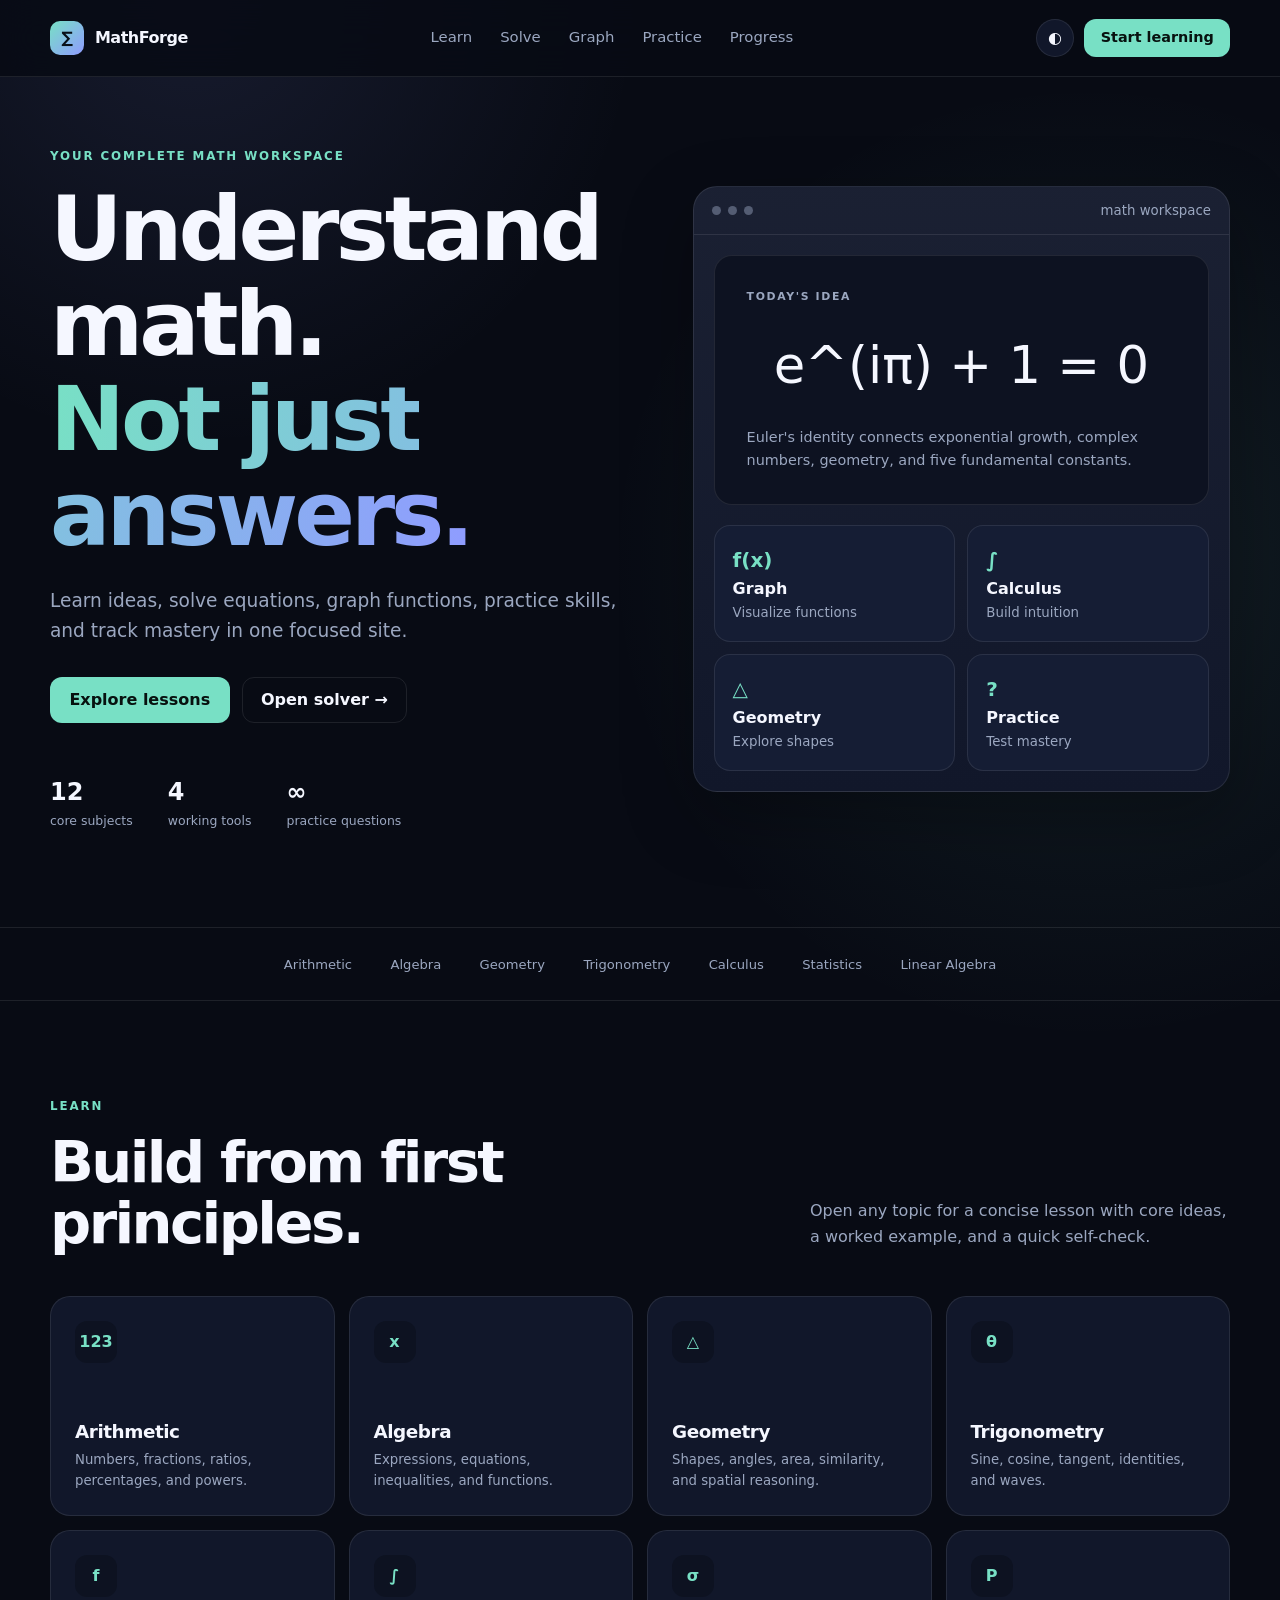
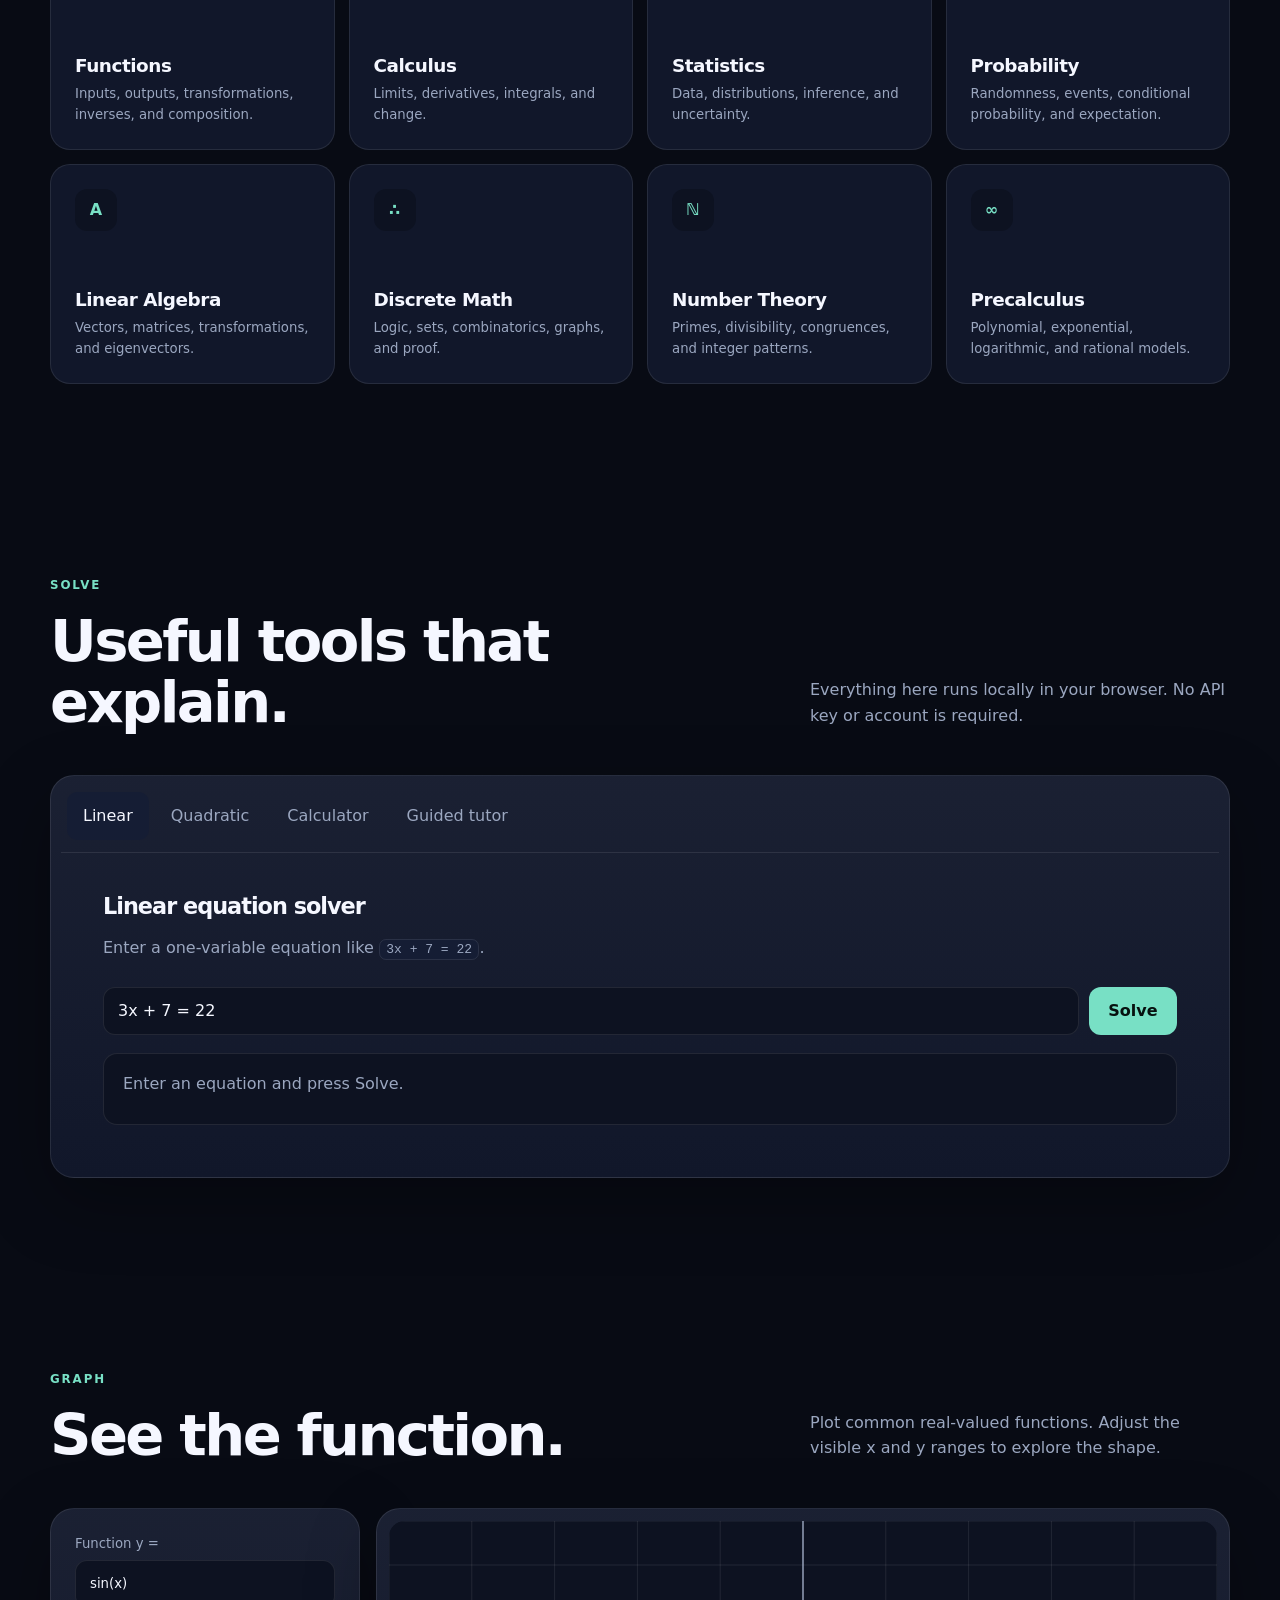
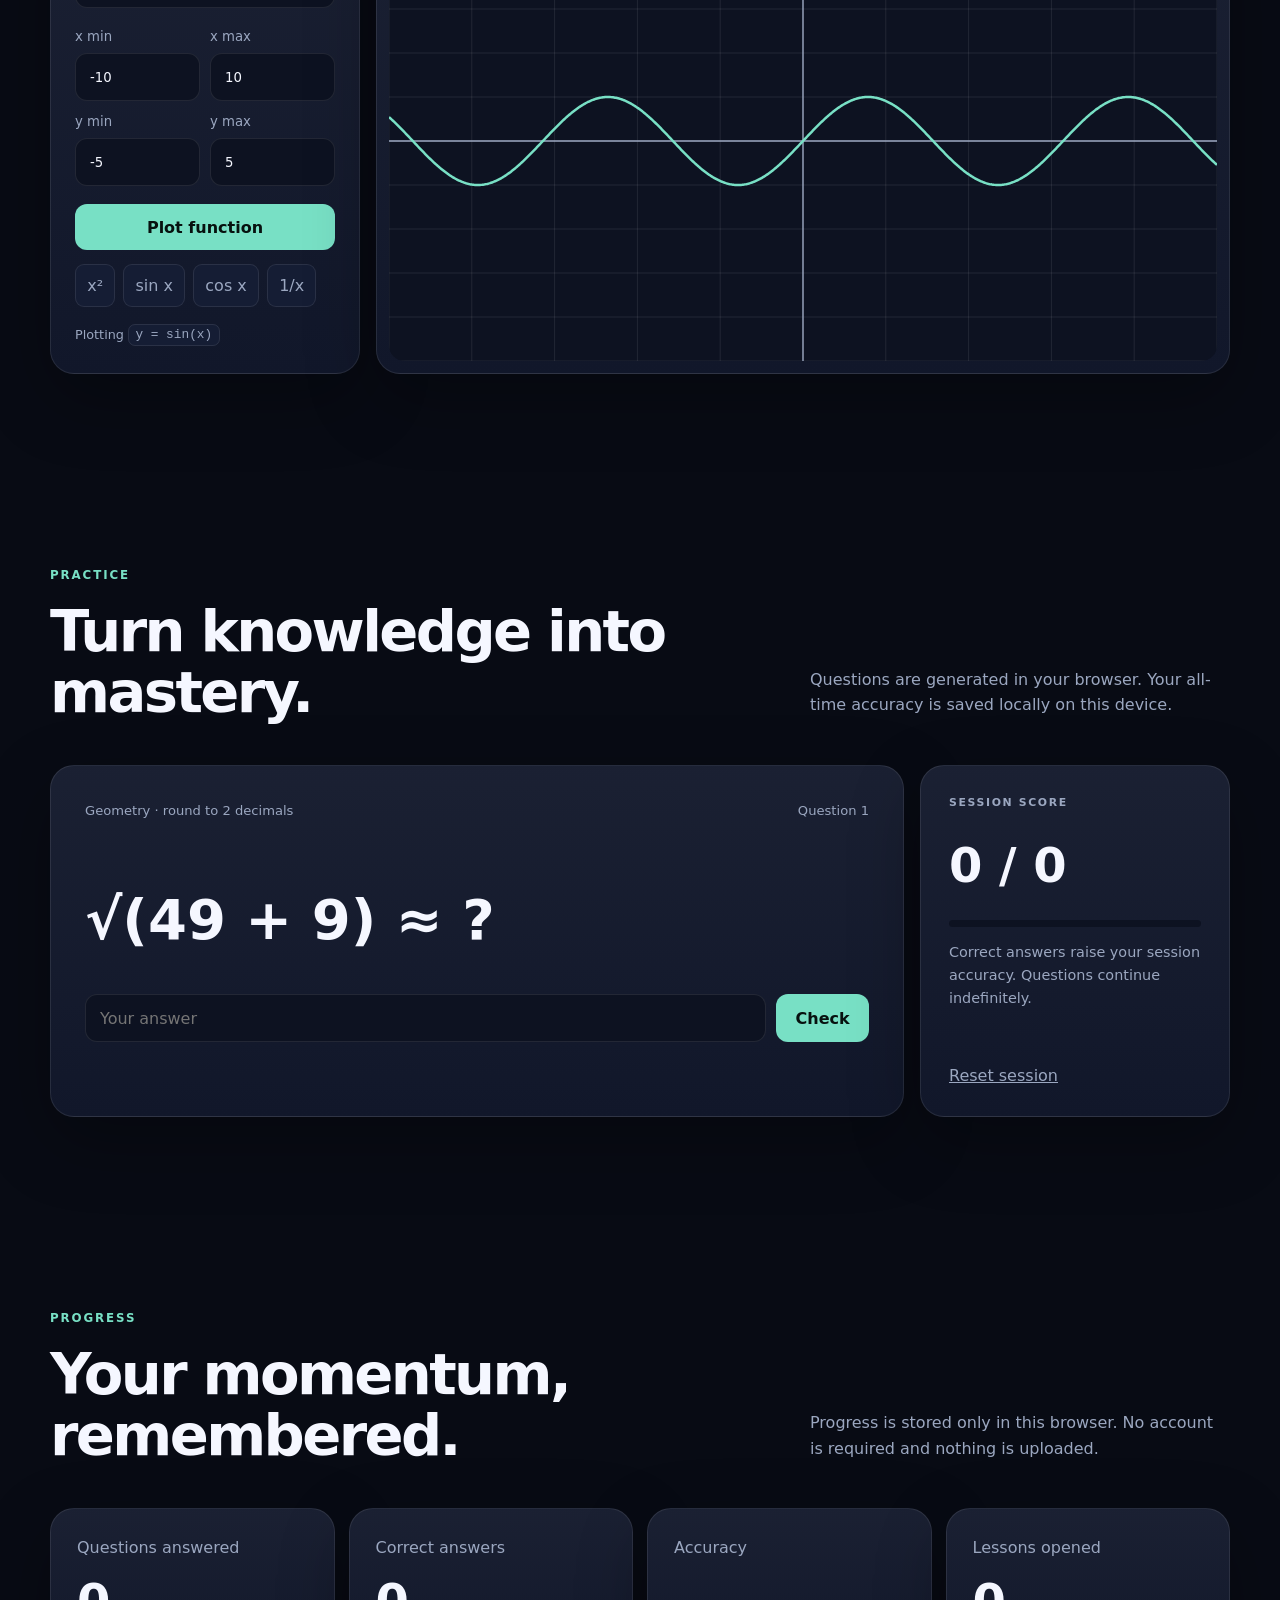
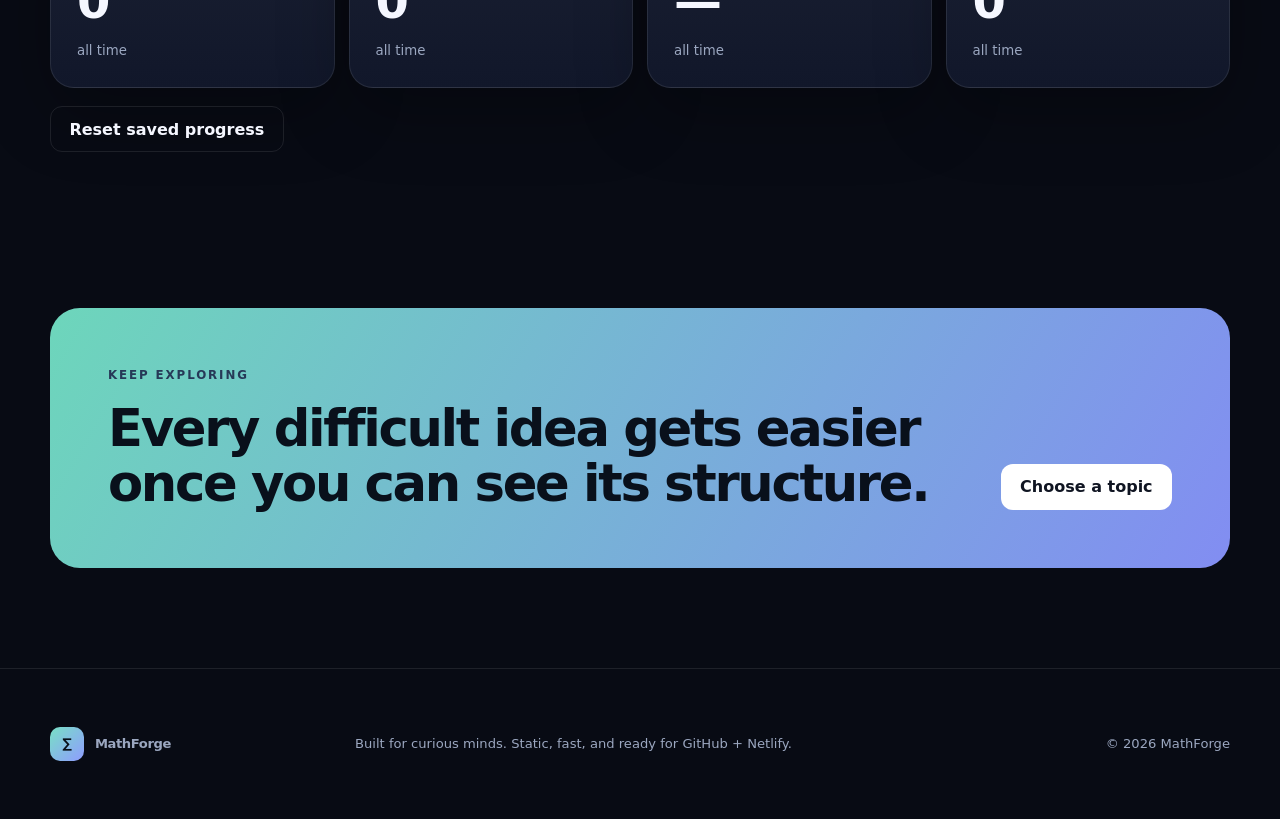
==== commit c06c5b91: "Update index.html" ====
--- a/index.html
+++ b/index.html
@@ -1,6 +1,8 @@
 <!doctype html>
 <html lang="en">
 <head>
+<link rel="icon" type="image/png" href="./MathForge-Favicon.png">
+<meta name="color-scheme" content="only light">
 <meta charset="utf-8">
 <meta name="viewport" content="width=device-width,initial-scale=1">
 <meta name="description" content="MathForge — learn, solve, graph, practice, and track your math progress.">
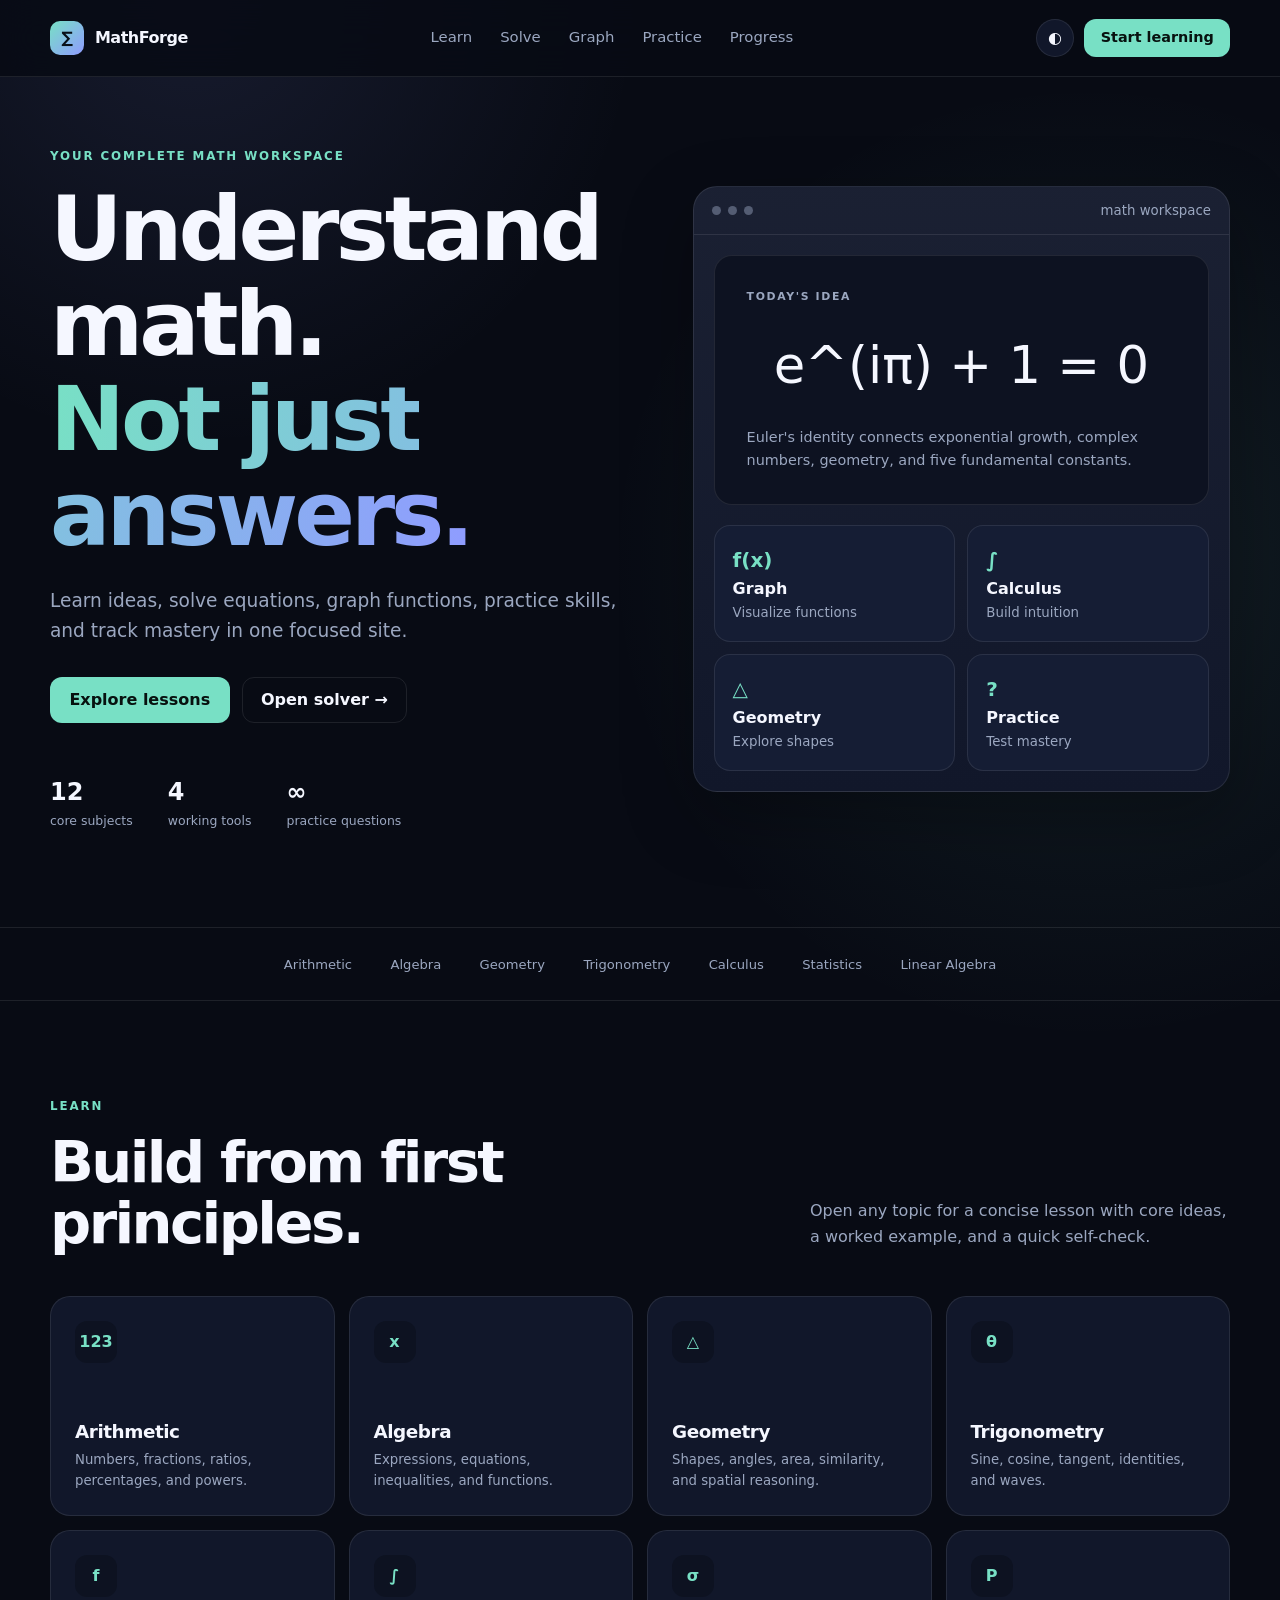
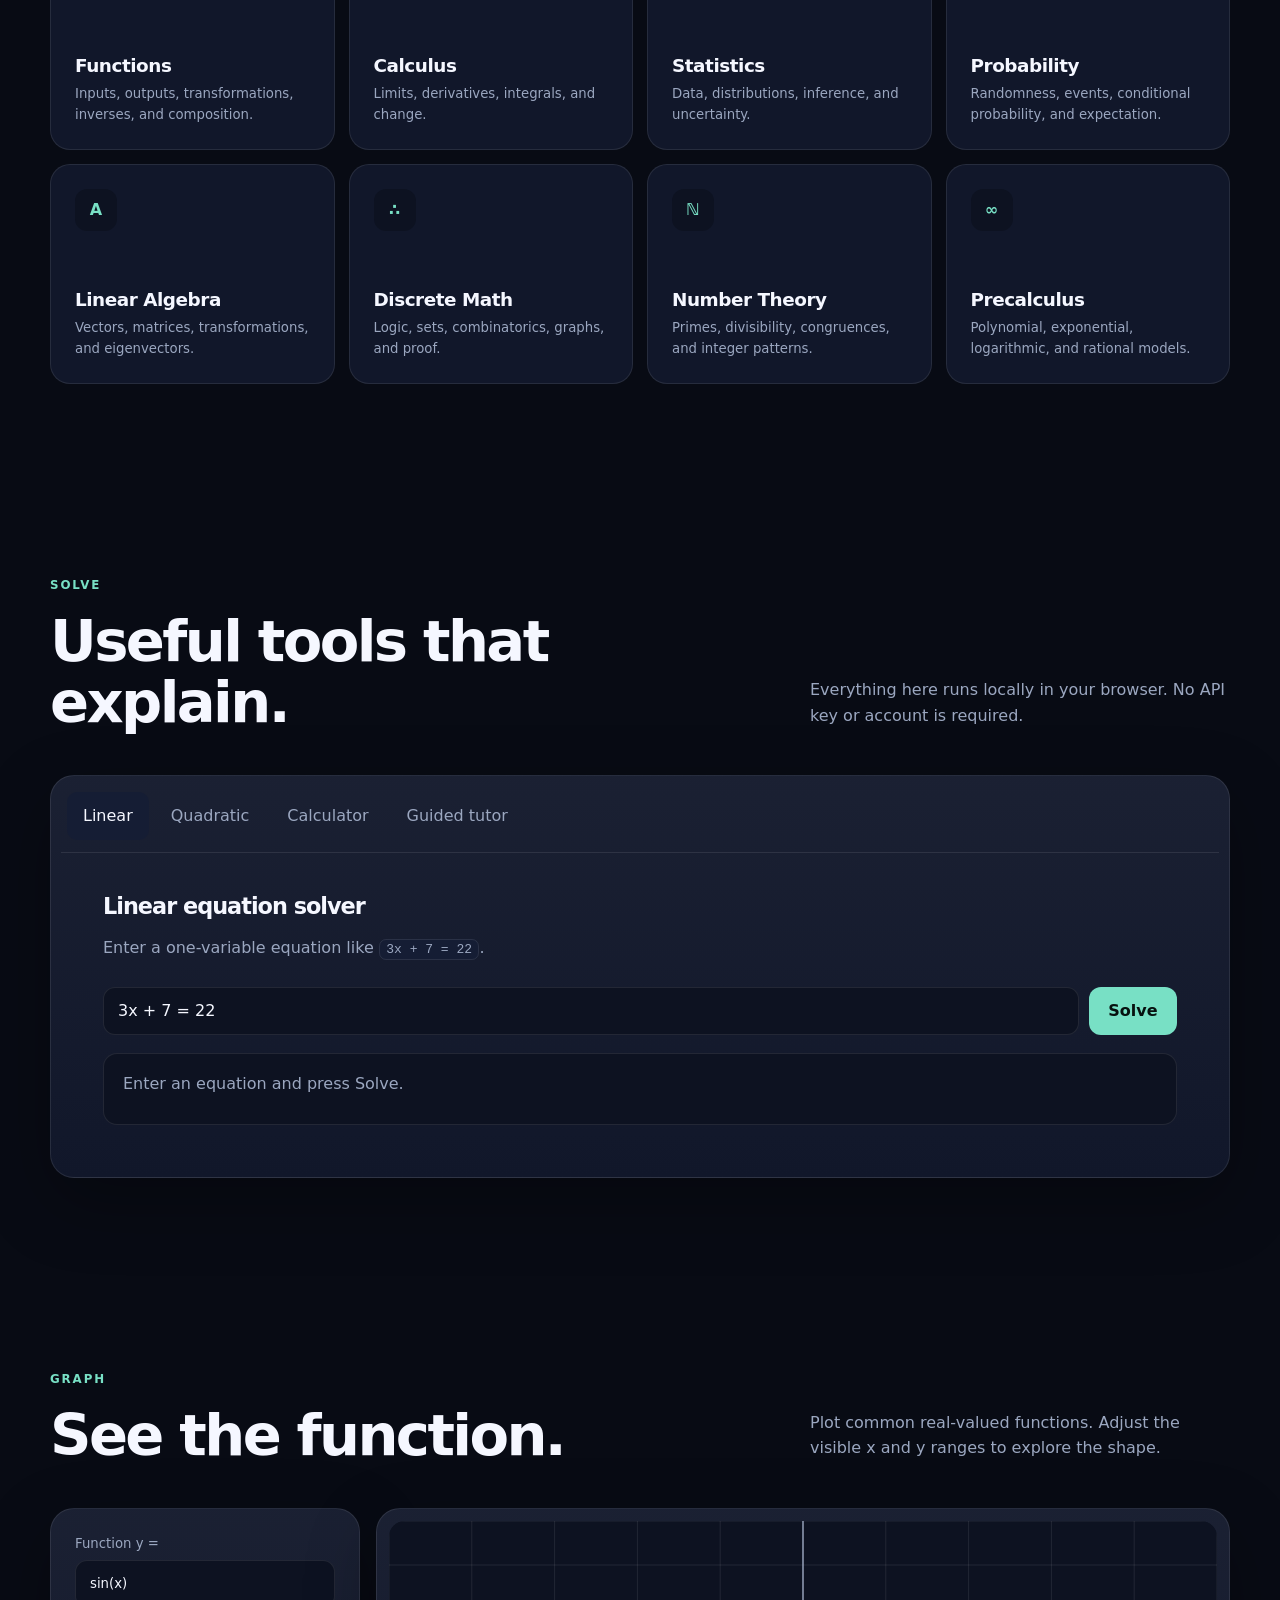
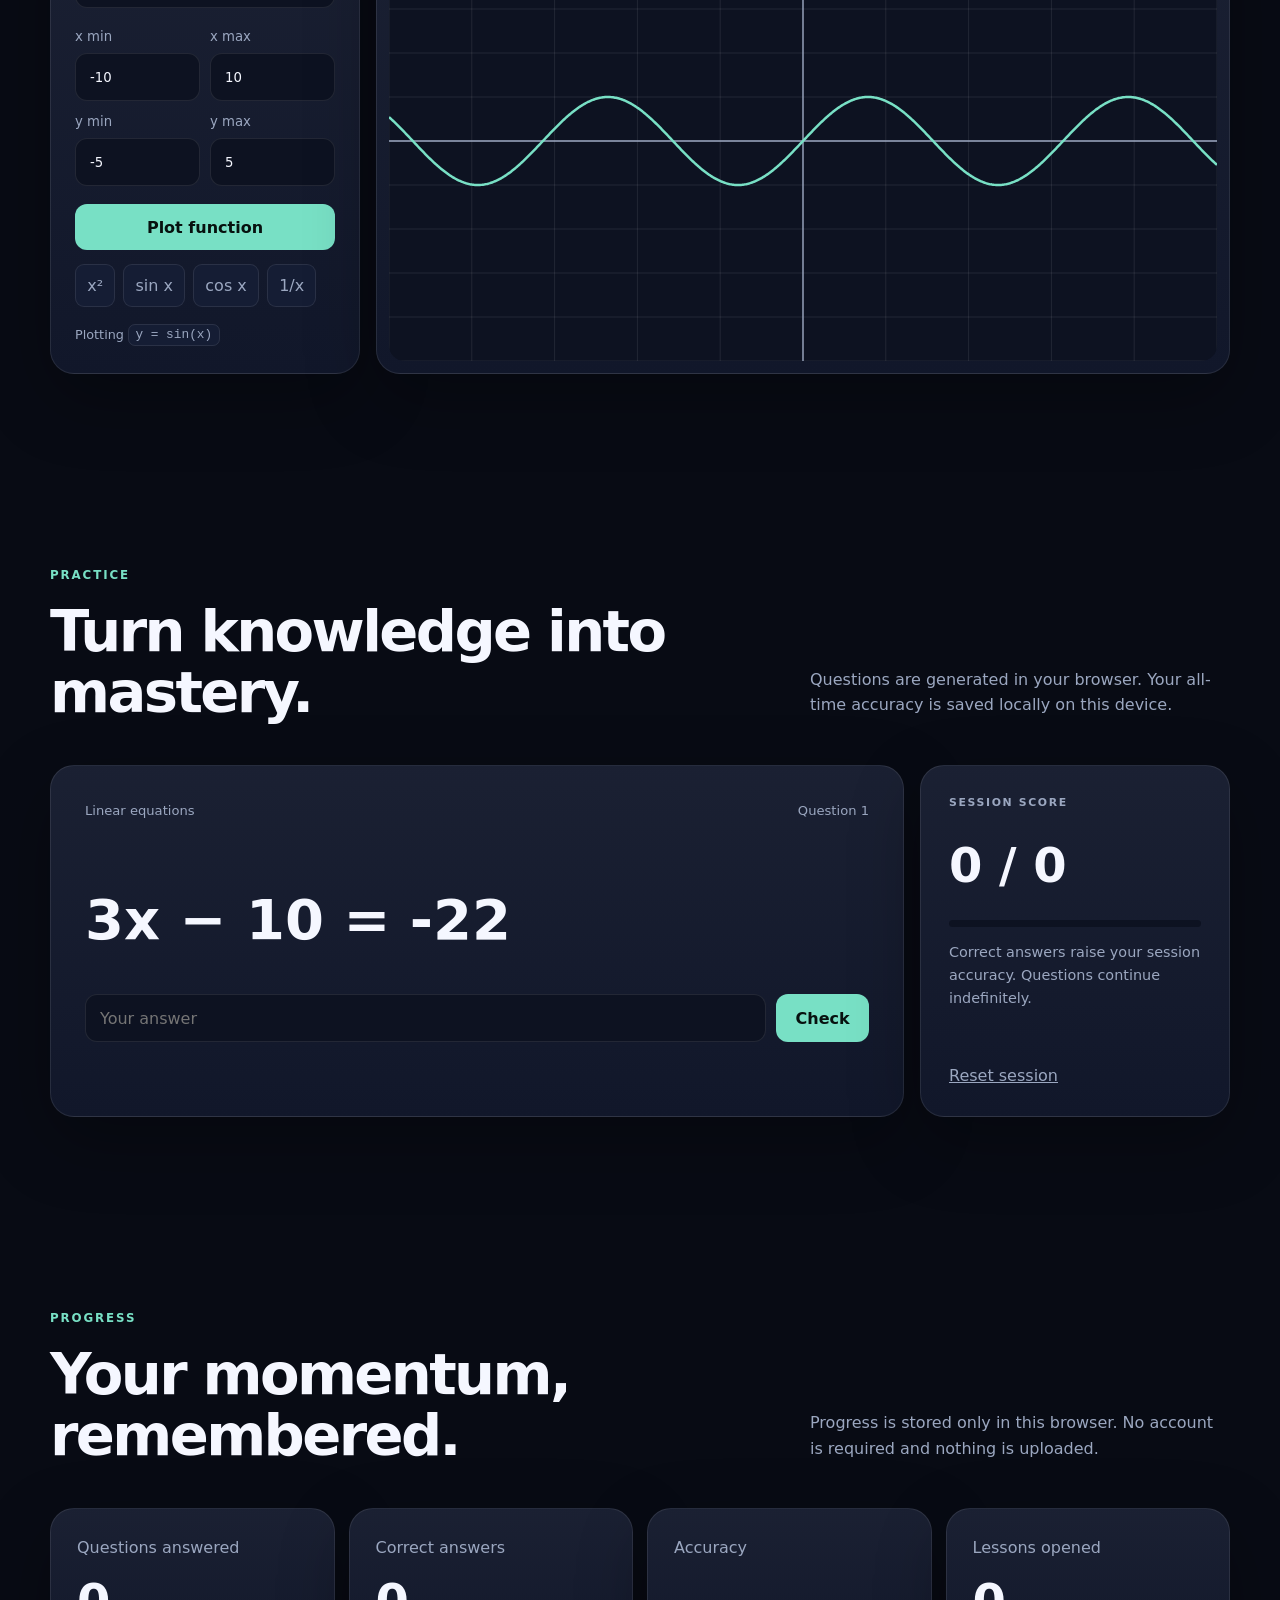
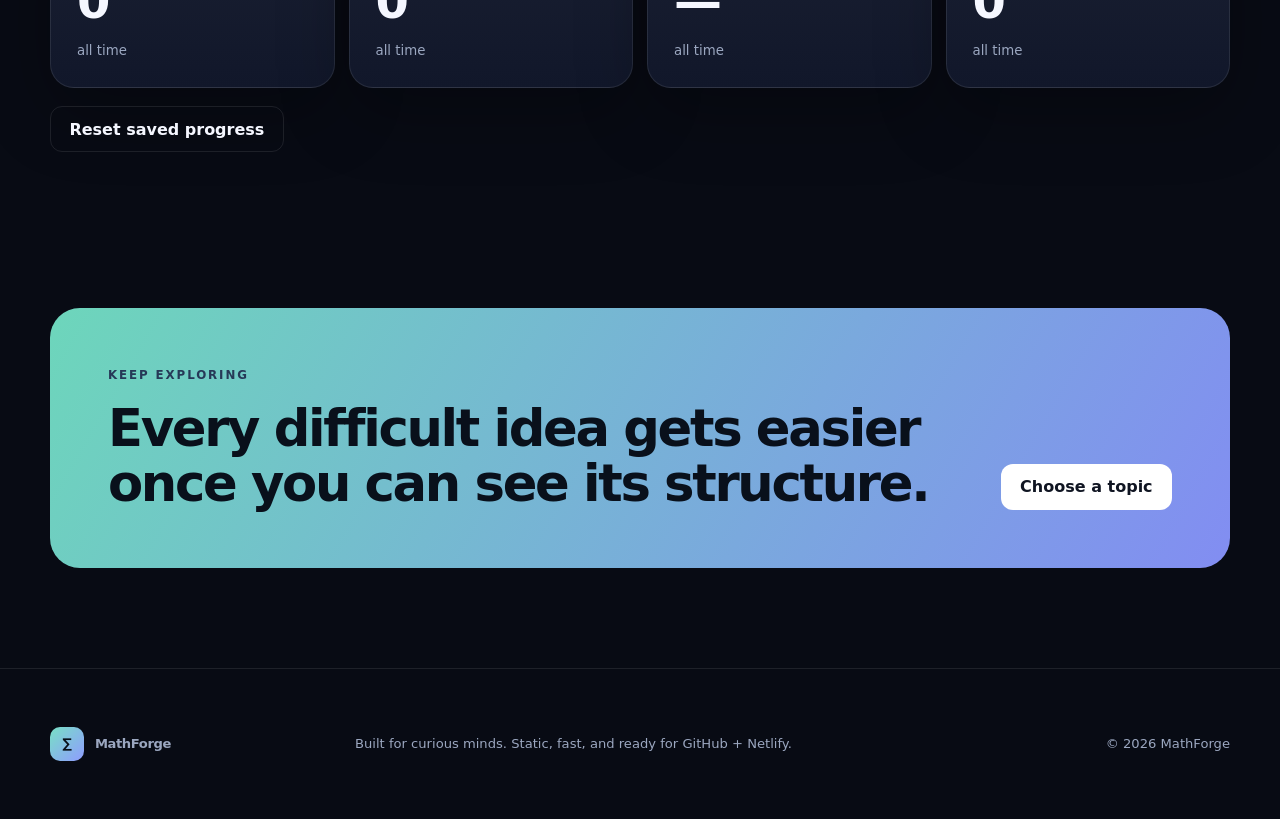
==== commit b843ec6a: "Remove color-scheme meta tag Removed the color-scheme meta tag from the HTML head." ====
--- a/index.html
+++ b/index.html
@@ -2,7 +2,6 @@
 <html lang="en">
 <head>
 <link rel="icon" type="image/png" href="./MathForge-Favicon.png">
-<meta name="color-scheme" content="only light">
 <meta charset="utf-8">
 <meta name="viewport" content="width=device-width,initial-scale=1">
 <meta name="description" content="MathForge — learn, solve, graph, practice, and track your math progress.">
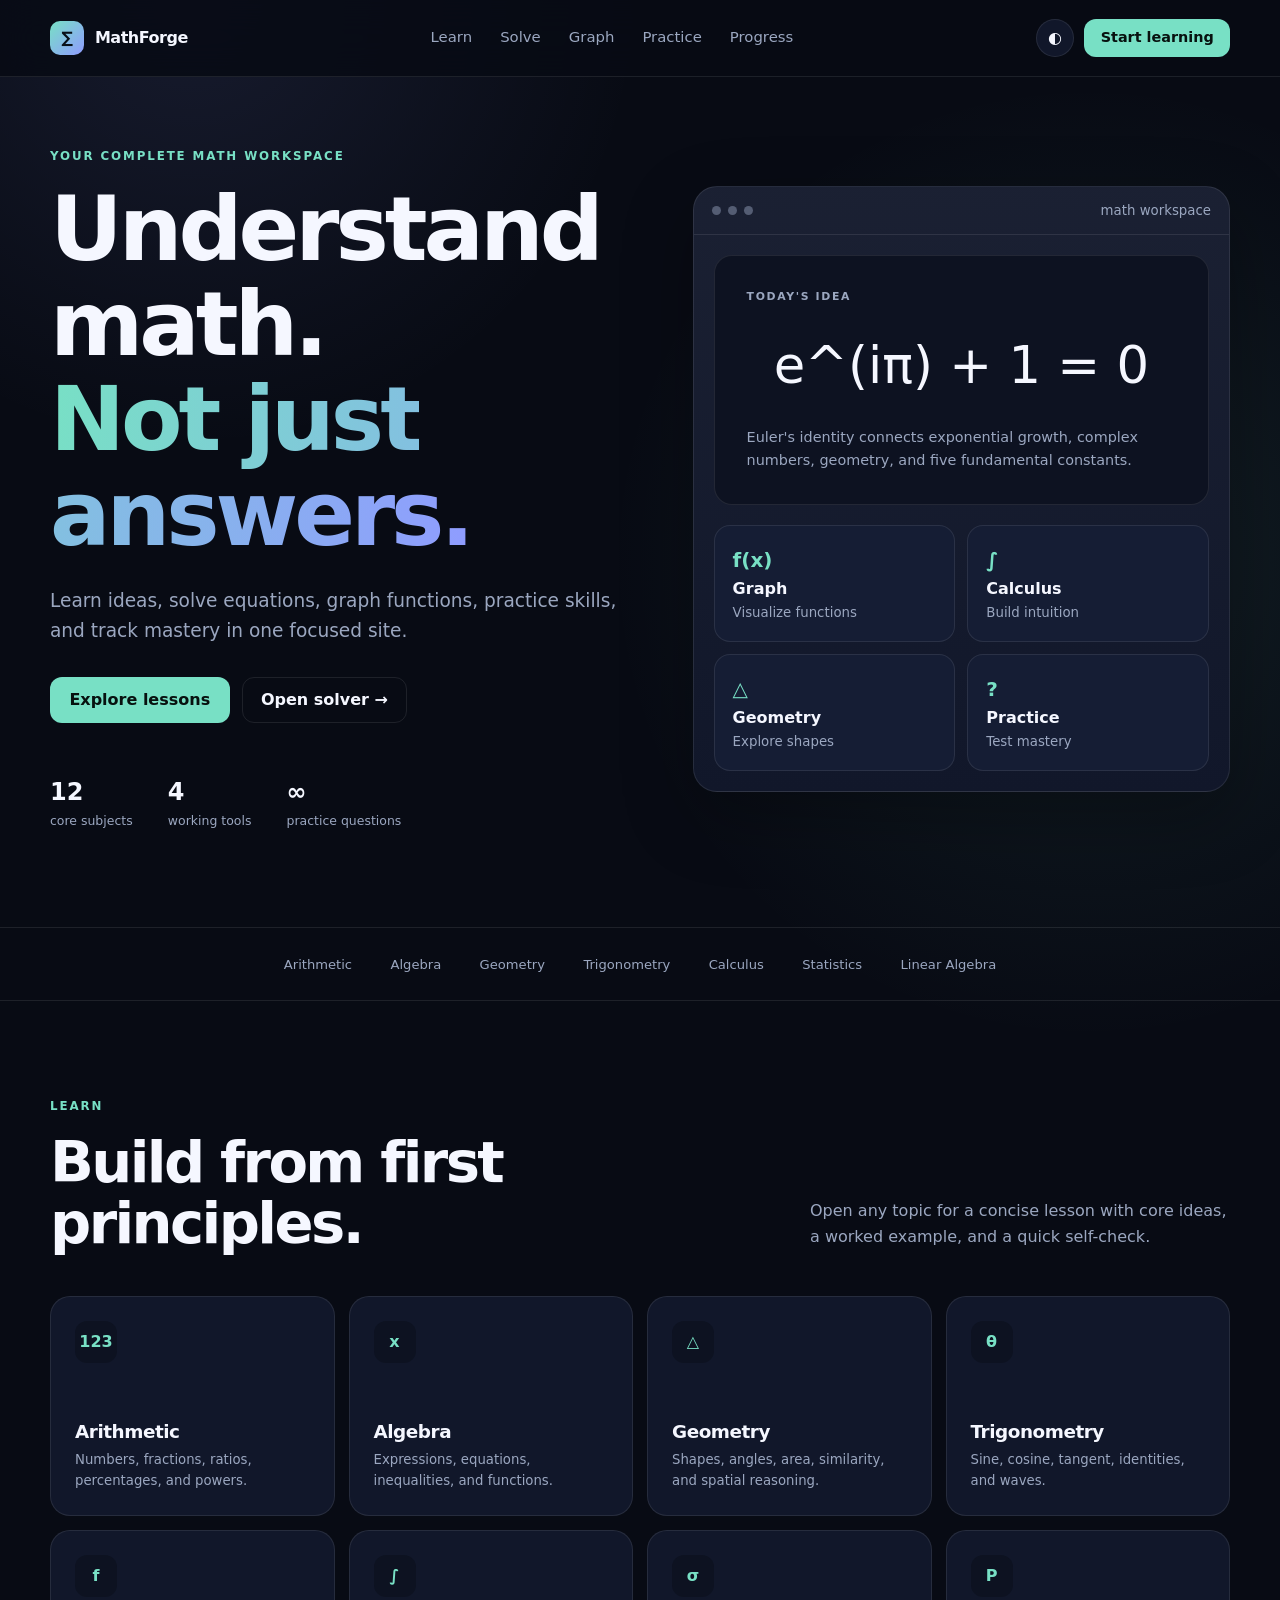
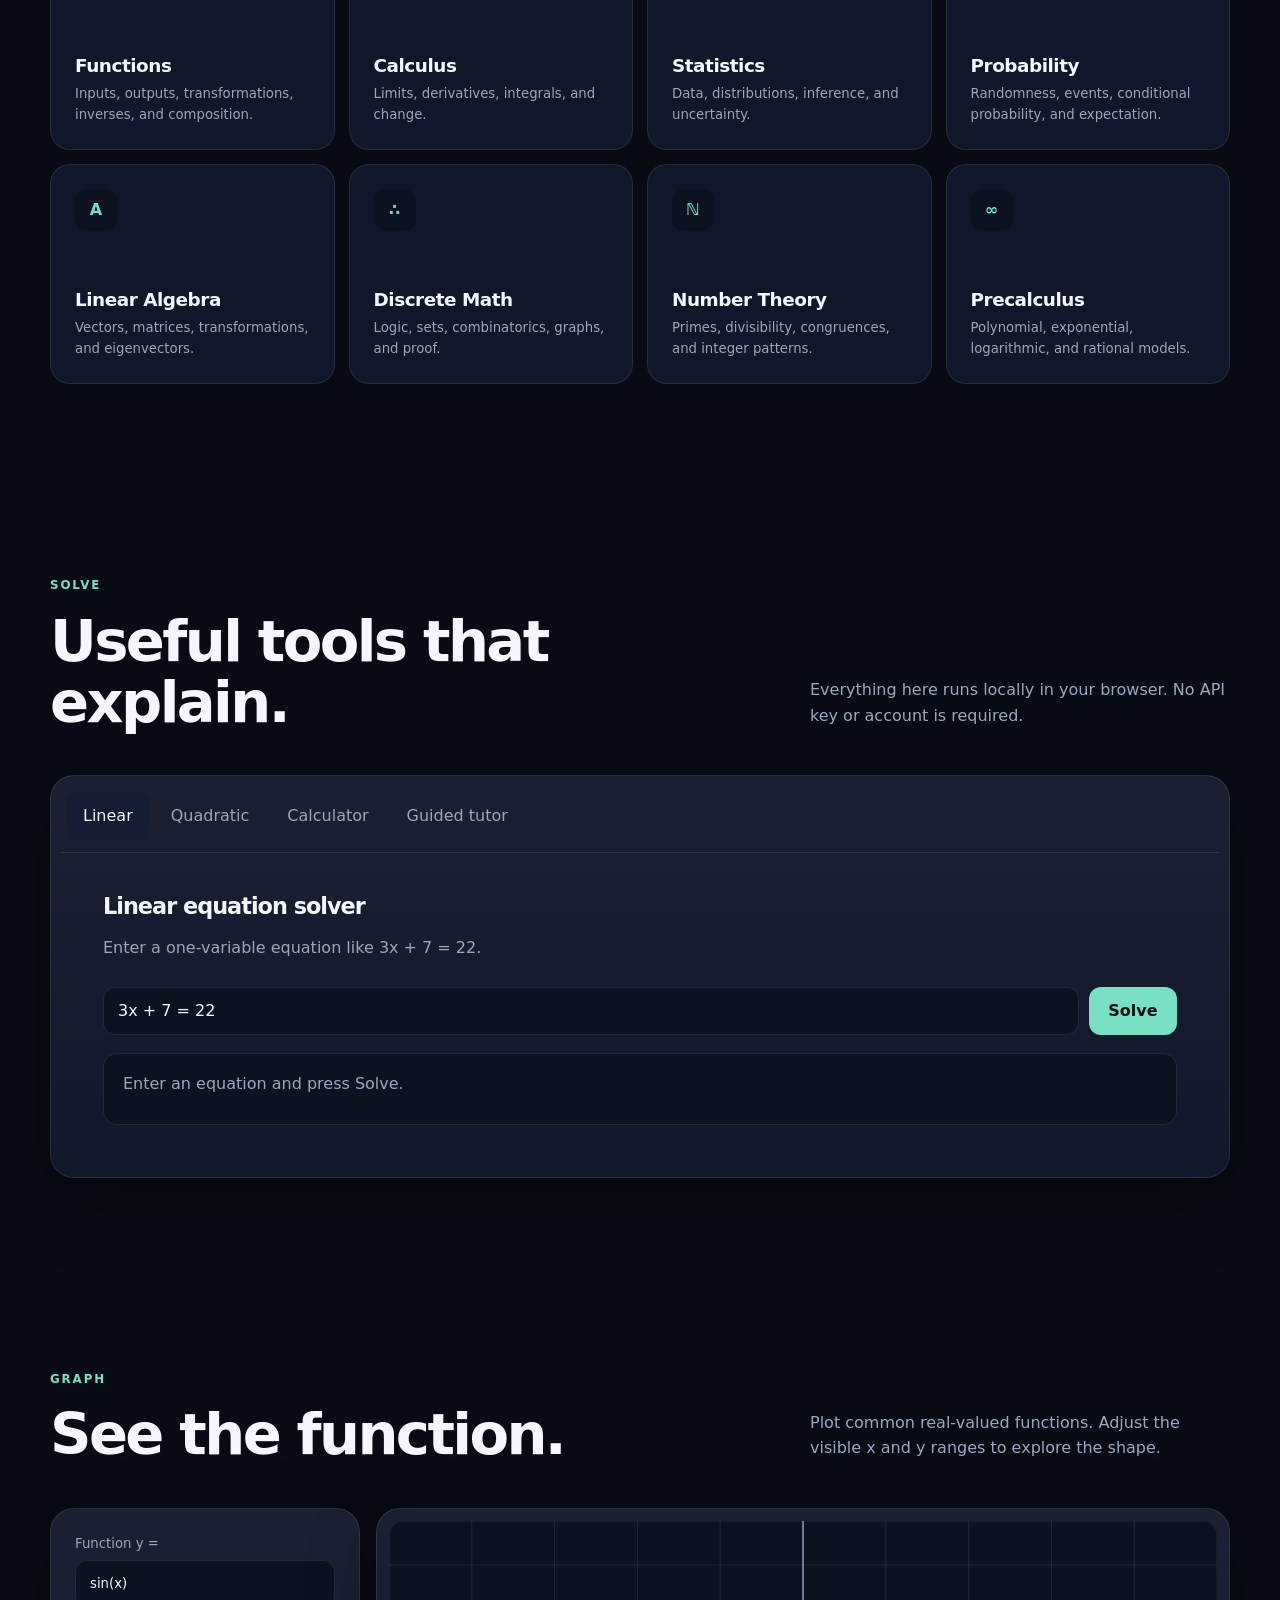
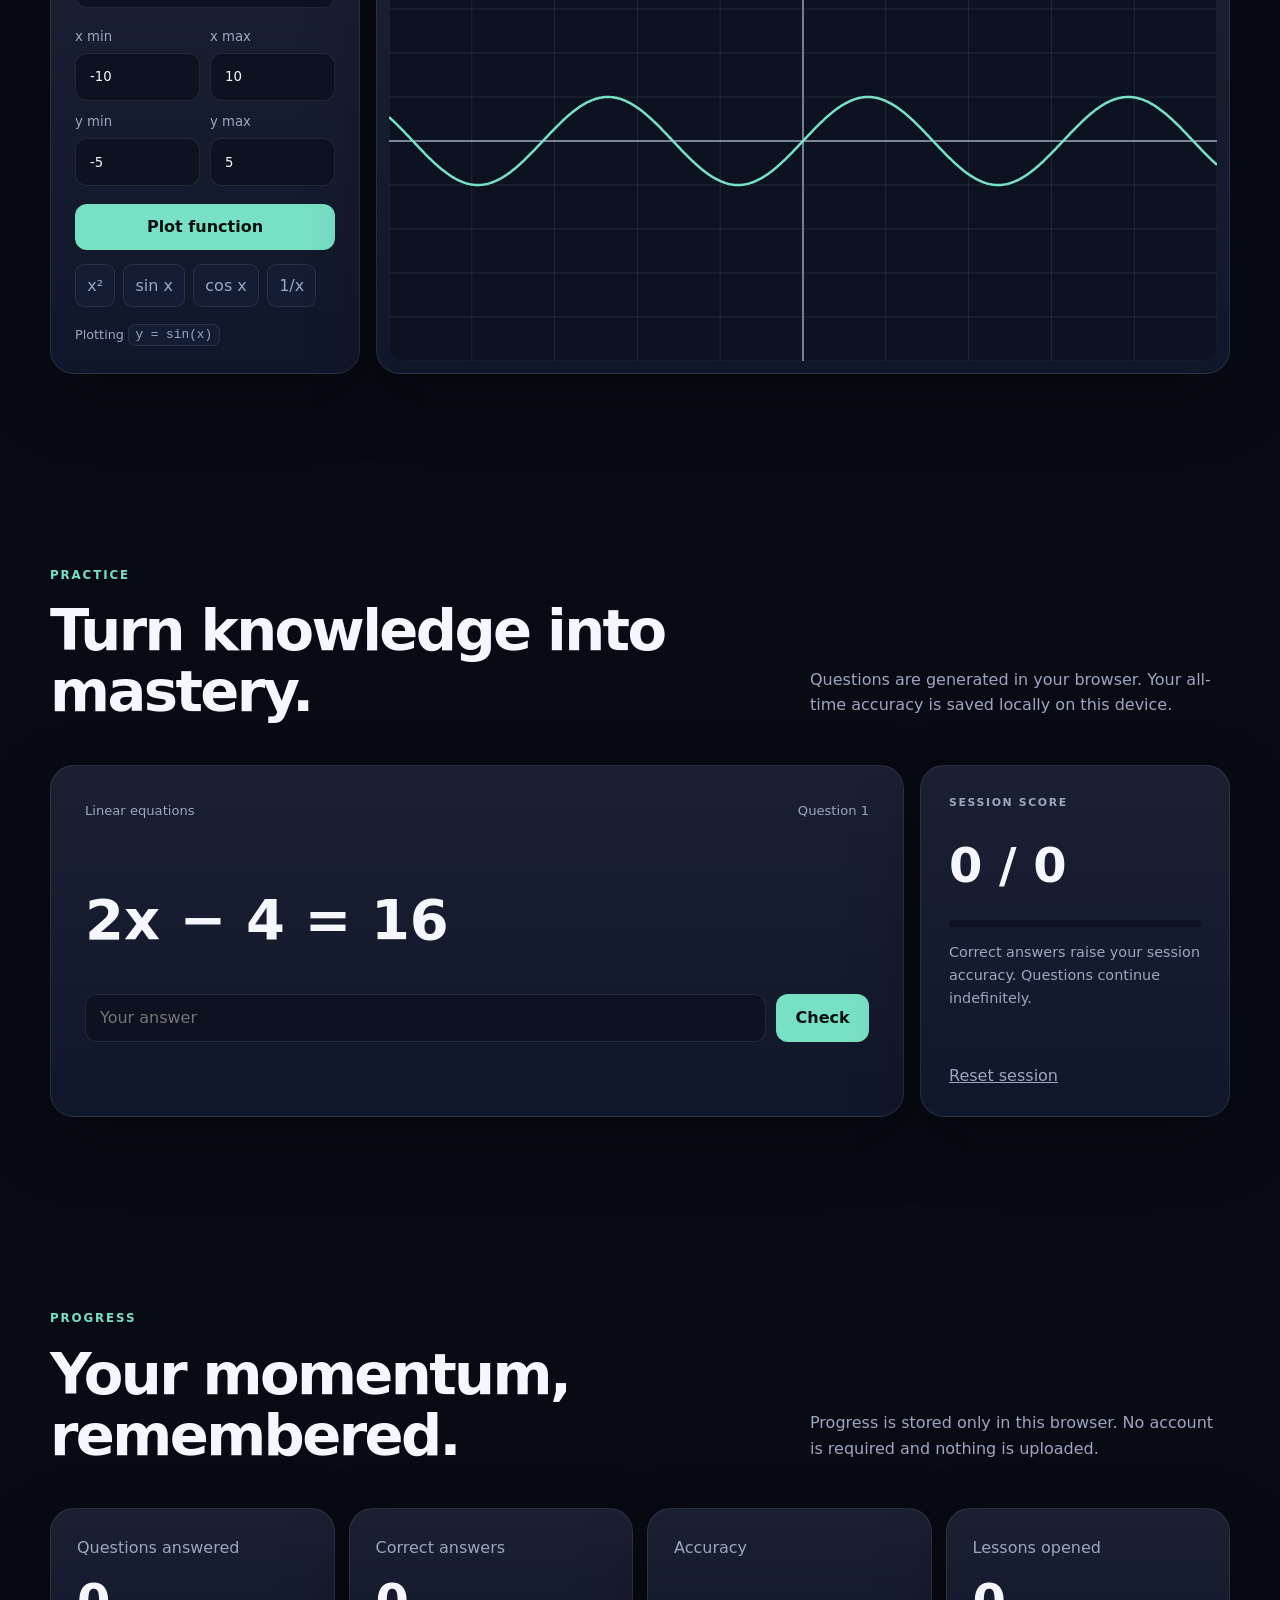
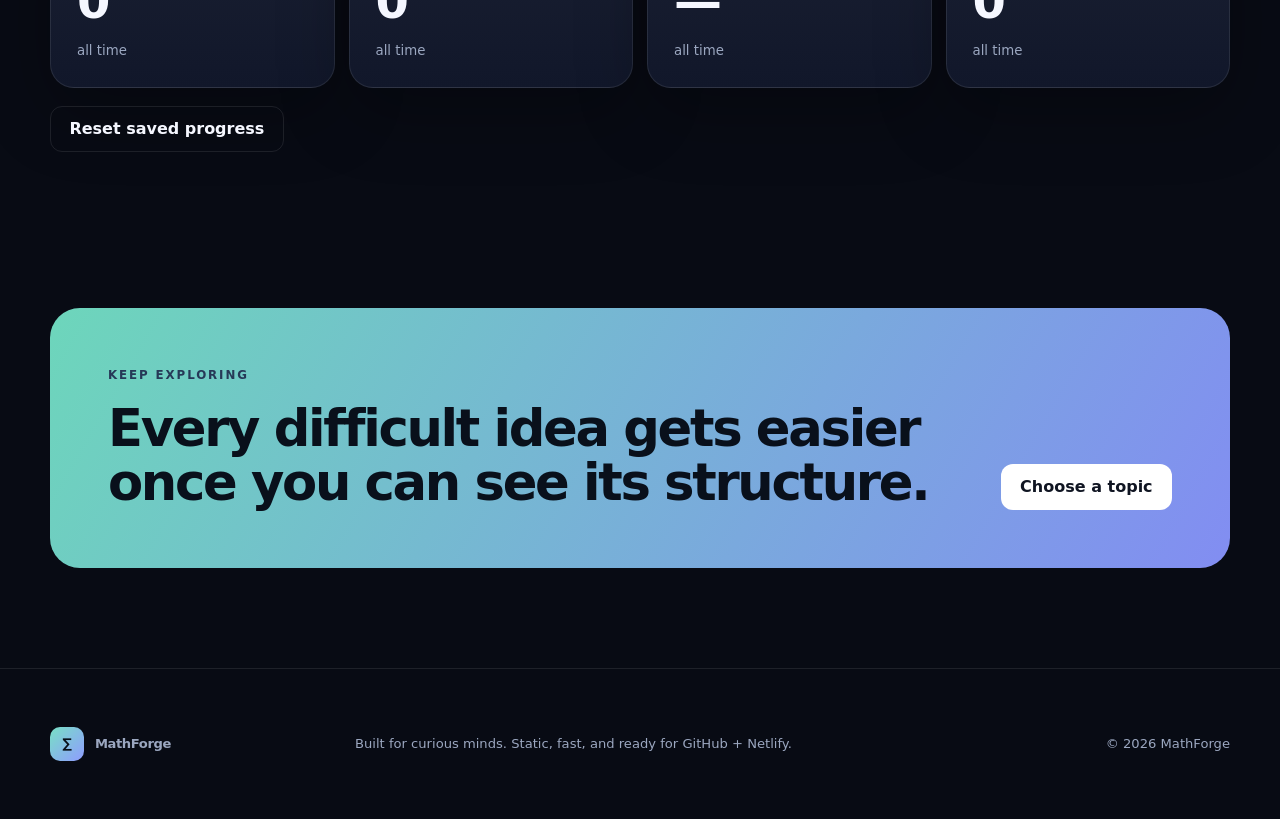
==== commit ea3d0069: "Update index.html" ====
--- a/index.html
+++ b/index.html
@@ -69,7 +69,7 @@
 <section id="solve" class="section"><div class="section-heading"><div><div class="eyebrow">Solve</div><h2>Useful tools that explain.</h2></div><p>Everything here runs locally in your browser. No API key or account is required.</p></div>
 <div class="tool-shell card">
 <div class="tool-tabs"><button class="tool-tab active" type="button" data-tool="linear">Linear</button><button class="tool-tab" type="button" data-tool="quadratic">Quadratic</button><button class="tool-tab" type="button" data-tool="calculator">Calculator</button><button class="tool-tab" type="button" data-tool="tutor">Guided tutor</button></div>
-<section class="tool-panel active" data-panel="linear"><h3>Linear equation solver</h3><p>Enter a one-variable equation like <code>3x + 7 = 22</code>.</p><form id="linearForm" class="input-row"><input id="linearInput" value="3x + 7 = 22"><button class="button" type="submit">Solve</button></form><div id="linearResult" class="result-box">Enter an equation and press Solve.</div></section>
+<section class="tool-panel active" data-panel="linear"><h3>Linear equation solver</h3><p>Enter a one-variable equation like <span class="equation-example">3x + 7 = 22</span>.</p><form id="linearForm" class="input-row"><input id="linearInput" value="3x + 7 = 22"><button class="button" type="submit">Solve</button></form><div id="linearResult" class="result-box">Enter an equation and press Solve.</div></section>
 <section class="tool-panel" data-panel="quadratic"><h3>Quadratic equation solver</h3><p>For <code>ax² + bx + c = 0</code>, enter the three coefficients.</p><form id="quadraticForm" class="coefficient-row"><label>a<input id="qa" type="number" step="any" value="1"></label><label>b<input id="qb" type="number" step="any" value="-5"></label><label>c<input id="qc" type="number" step="any" value="6"></label><button class="button" type="submit">Solve</button></form><div id="quadraticResult" class="result-box">Enter coefficients and press Solve.</div></section>
 <section class="tool-panel" data-panel="calculator"><h3>Scientific calculator</h3><p>Supports +, −, ×, ÷, powers, parentheses, π, e, sqrt, sin, cos, tan, log, ln, and abs.</p><form id="calcForm" class="input-row"><input id="calcInput" value="sqrt(144) + 2^5"><button class="button" type="submit">Calculate</button></form><div class="quick-keys"><button type="button" data-calc="sin(pi/2)">sin(π/2)</button><button type="button" data-calc="log(100)">log(100)</button><button type="button" data-calc="sqrt(2)">√2</button><button type="button" data-calc="(12+8)/5">(12+8)/5</button></div><div id="calcResult" class="result-box">Enter an expression and press Calculate.</div></section>
 <section class="tool-panel" data-panel="tutor"><h3>Guided tutor</h3><p>This local tutor gives targeted hints for common topics rather than pretending to be a full AI assistant.</p><form id="tutorForm" class="input-row"><input id="tutorInput" placeholder="Try: How do I solve 2x + 5 = 17?"><button class="button" type="submit">Get hint</button></form><div id="tutorResult" class="result-box">Ask about linear equations, quadratics, percentages, derivatives, or right triangles.</div></section>
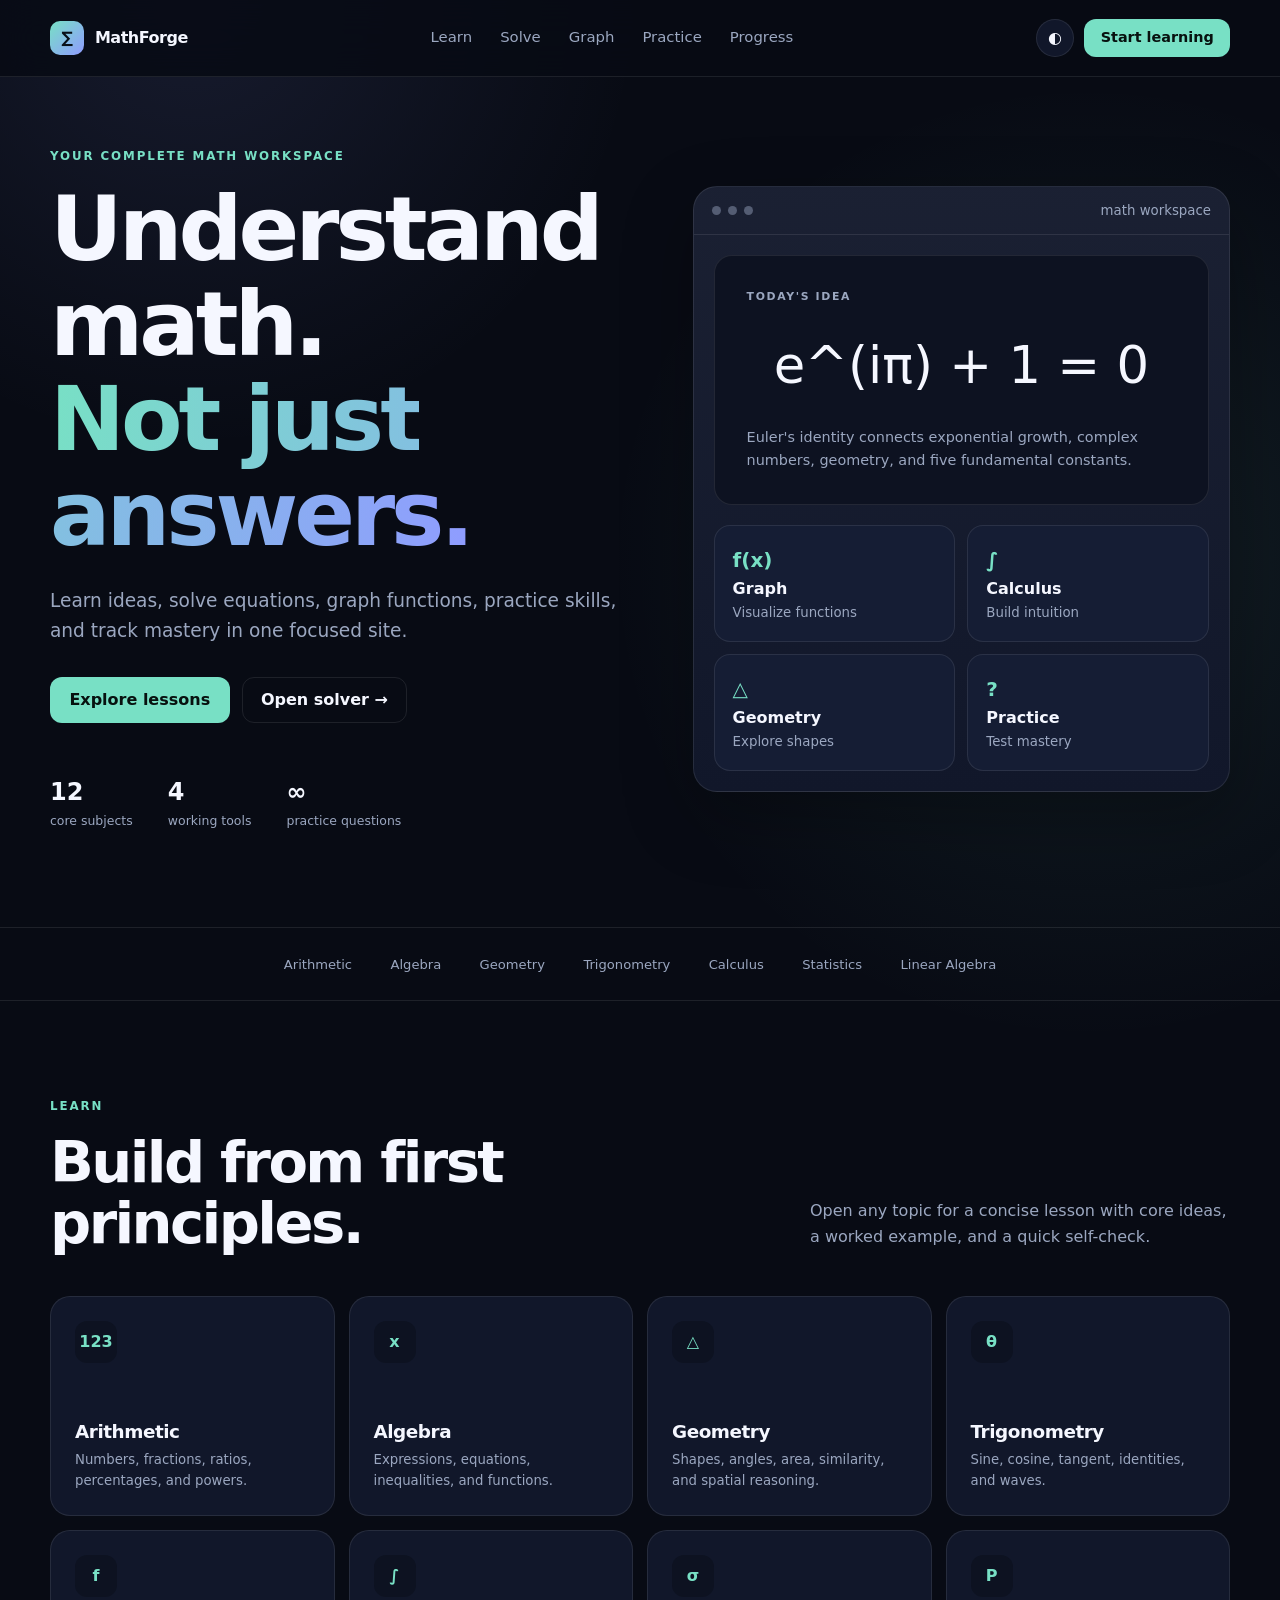
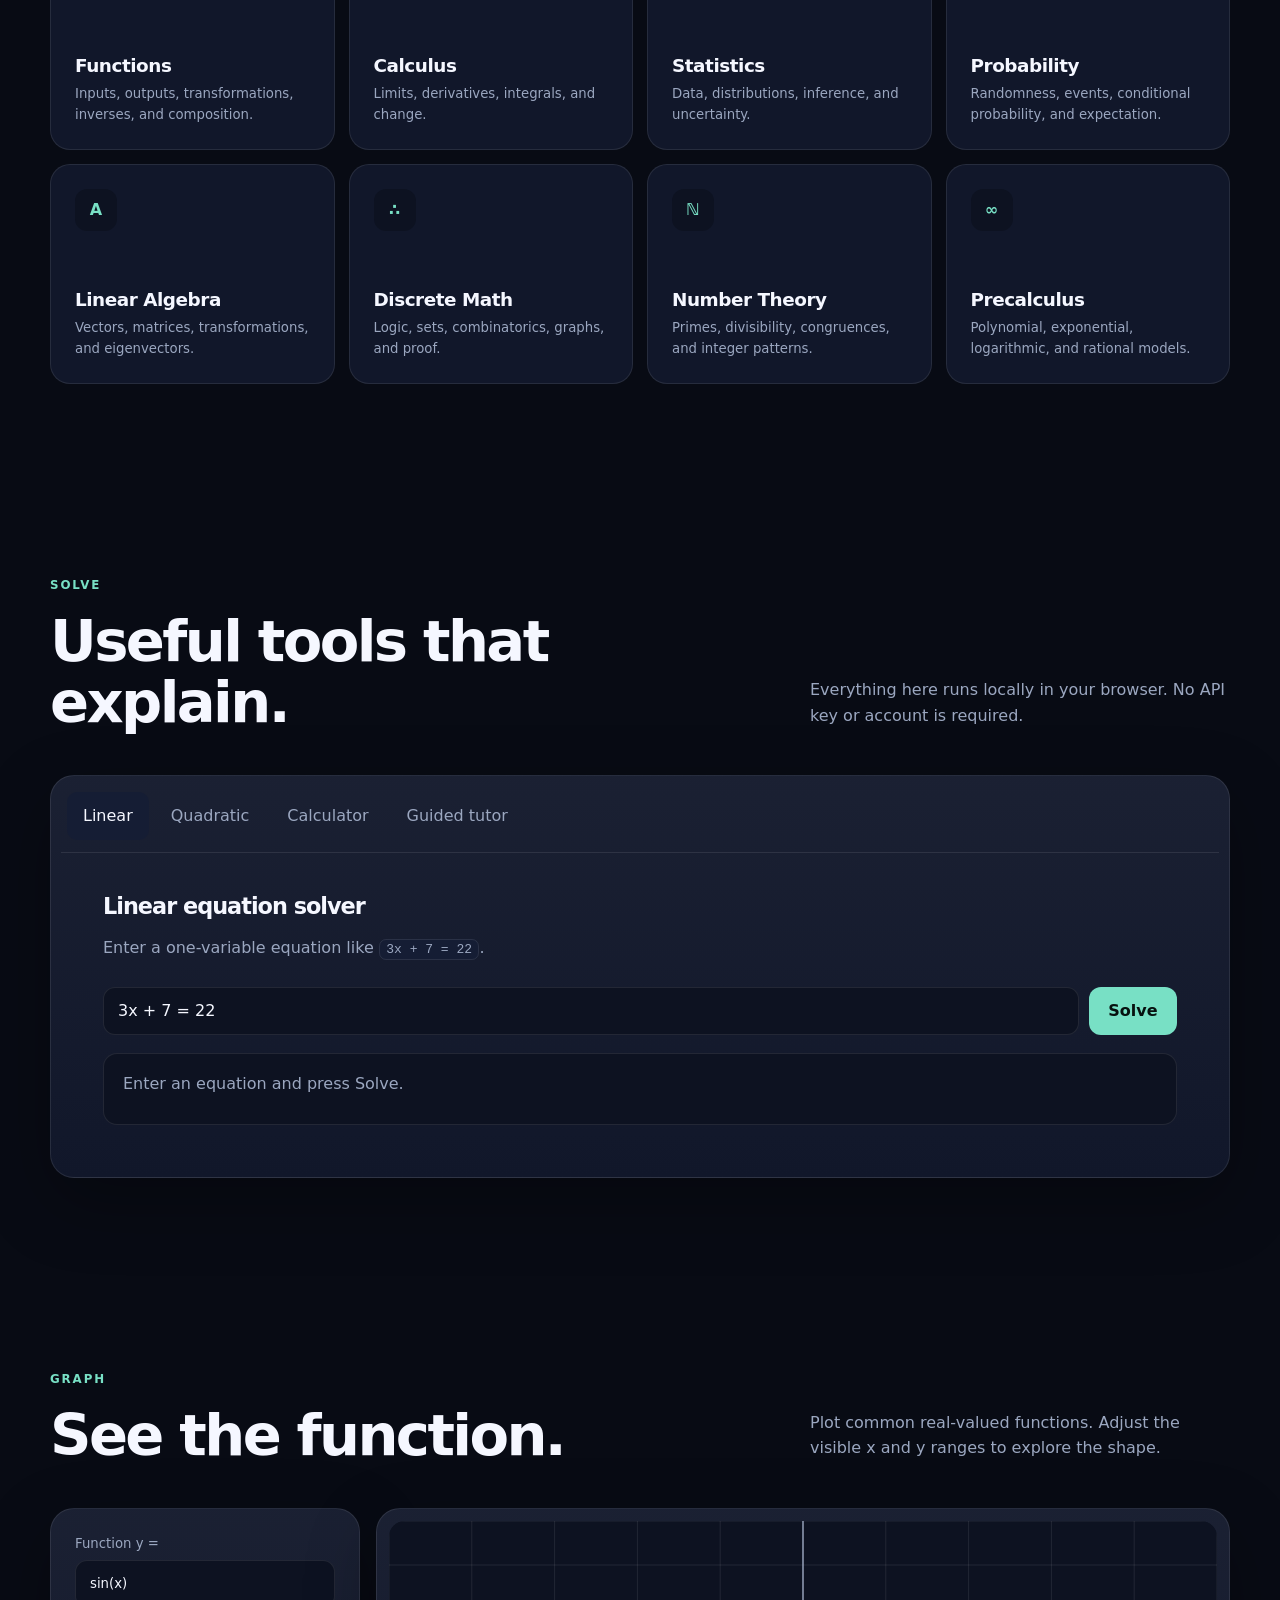
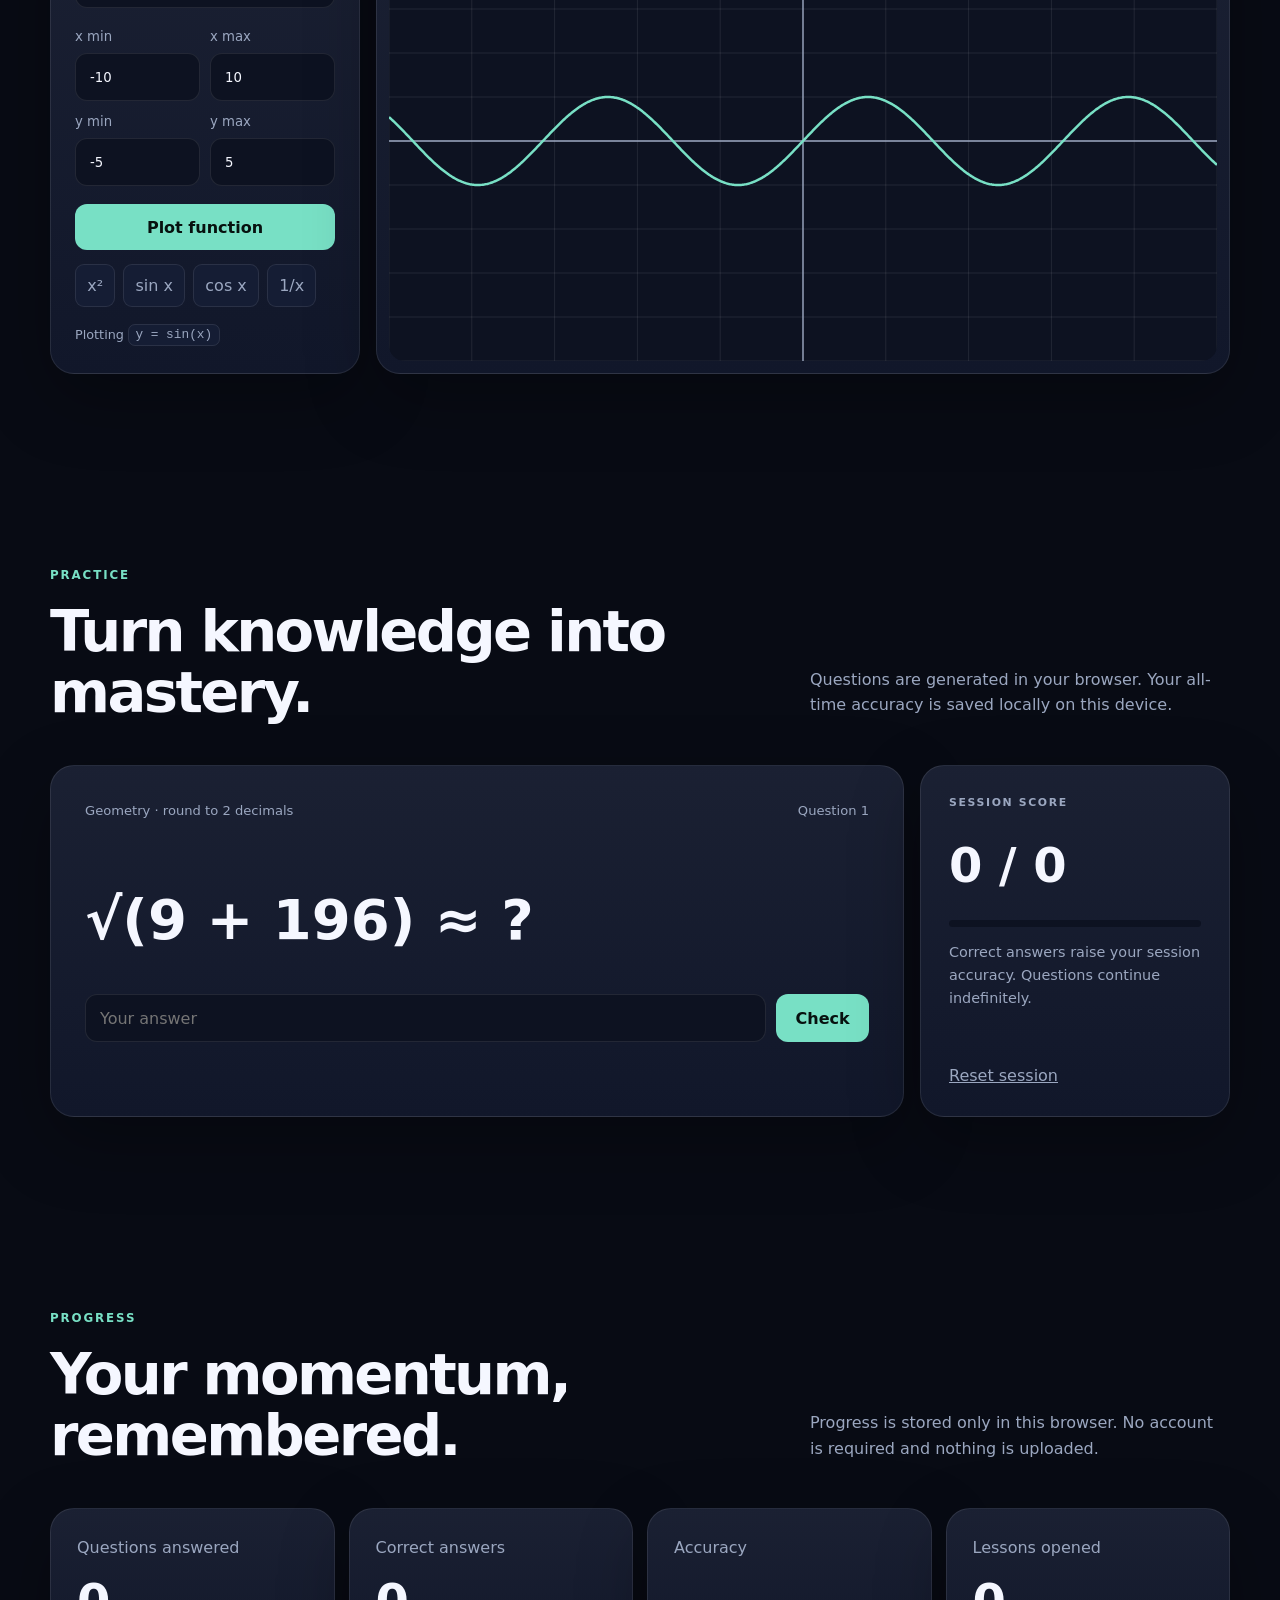
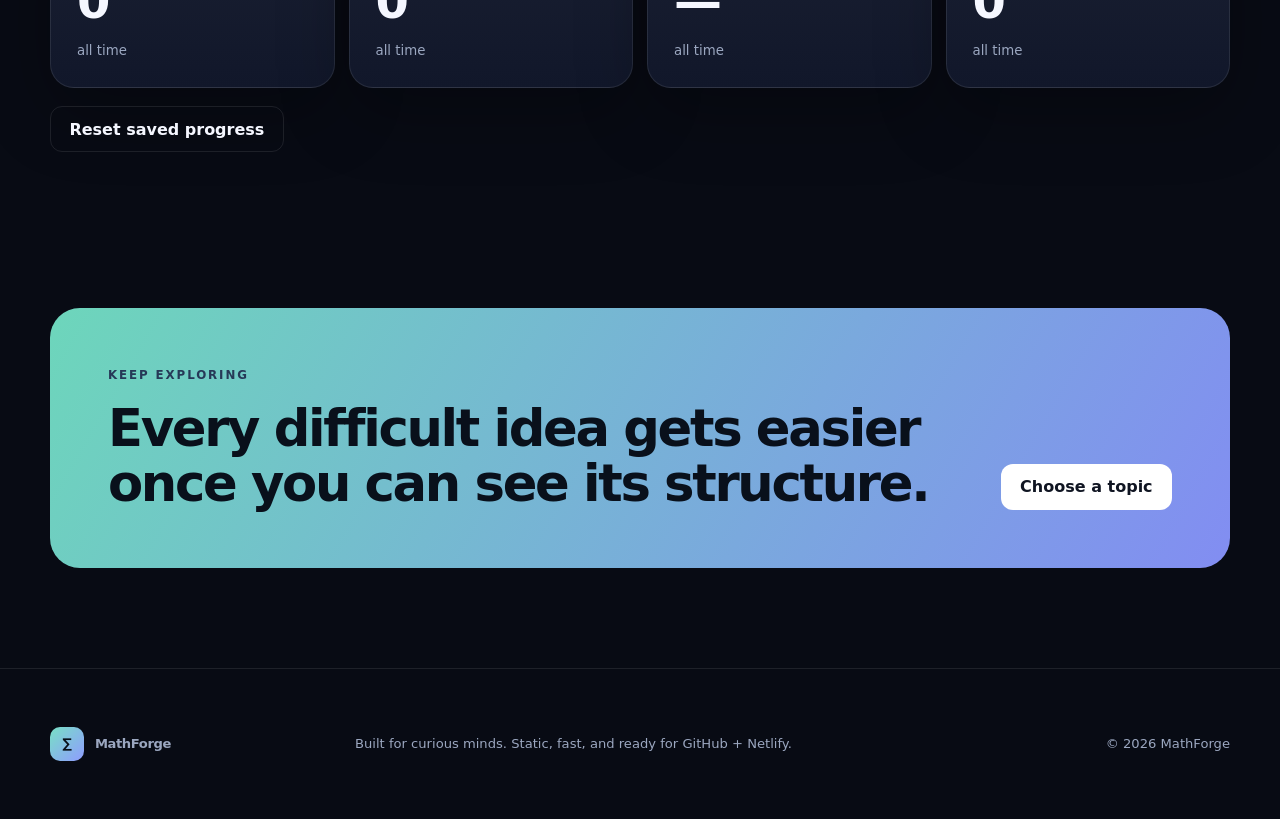
==== commit bd11d99d: "Update index.html" ====
--- a/index.html
+++ b/index.html
@@ -69,7 +69,7 @@
 <section id="solve" class="section"><div class="section-heading"><div><div class="eyebrow">Solve</div><h2>Useful tools that explain.</h2></div><p>Everything here runs locally in your browser. No API key or account is required.</p></div>
 <div class="tool-shell card">
 <div class="tool-tabs"><button class="tool-tab active" type="button" data-tool="linear">Linear</button><button class="tool-tab" type="button" data-tool="quadratic">Quadratic</button><button class="tool-tab" type="button" data-tool="calculator">Calculator</button><button class="tool-tab" type="button" data-tool="tutor">Guided tutor</button></div>
-<section class="tool-panel active" data-panel="linear"><h3>Linear equation solver</h3><p>Enter a one-variable equation like <span class="equation-example">3x + 7 = 22</span>.</p><form id="linearForm" class="input-row"><input id="linearInput" value="3x + 7 = 22"><button class="button" type="submit">Solve</button></form><div id="linearResult" class="result-box">Enter an equation and press Solve.</div></section>
+<section class="tool-panel active" data-panel="linear"><h3>Linear equation solver</h3><p>Enter a one-variable equation like <code>3x + 7 = 22</code>.</p><form id="linearForm" class="input-row"><input id="linearInput" value="3x + 7 = 22"><button class="button" type="submit">Solve</button></form><div id="linearResult" class="result-box">Enter an equation and press Solve.</div></section>
 <section class="tool-panel" data-panel="quadratic"><h3>Quadratic equation solver</h3><p>For <code>ax² + bx + c = 0</code>, enter the three coefficients.</p><form id="quadraticForm" class="coefficient-row"><label>a<input id="qa" type="number" step="any" value="1"></label><label>b<input id="qb" type="number" step="any" value="-5"></label><label>c<input id="qc" type="number" step="any" value="6"></label><button class="button" type="submit">Solve</button></form><div id="quadraticResult" class="result-box">Enter coefficients and press Solve.</div></section>
 <section class="tool-panel" data-panel="calculator"><h3>Scientific calculator</h3><p>Supports +, −, ×, ÷, powers, parentheses, π, e, sqrt, sin, cos, tan, log, ln, and abs.</p><form id="calcForm" class="input-row"><input id="calcInput" value="sqrt(144) + 2^5"><button class="button" type="submit">Calculate</button></form><div class="quick-keys"><button type="button" data-calc="sin(pi/2)">sin(π/2)</button><button type="button" data-calc="log(100)">log(100)</button><button type="button" data-calc="sqrt(2)">√2</button><button type="button" data-calc="(12+8)/5">(12+8)/5</button></div><div id="calcResult" class="result-box">Enter an expression and press Calculate.</div></section>
 <section class="tool-panel" data-panel="tutor"><h3>Guided tutor</h3><p>This local tutor gives targeted hints for common topics rather than pretending to be a full AI assistant.</p><form id="tutorForm" class="input-row"><input id="tutorInput" placeholder="Try: How do I solve 2x + 5 = 17?"><button class="button" type="submit">Get hint</button></form><div id="tutorResult" class="result-box">Ask about linear equations, quadratics, percentages, derivatives, or right triangles.</div></section>
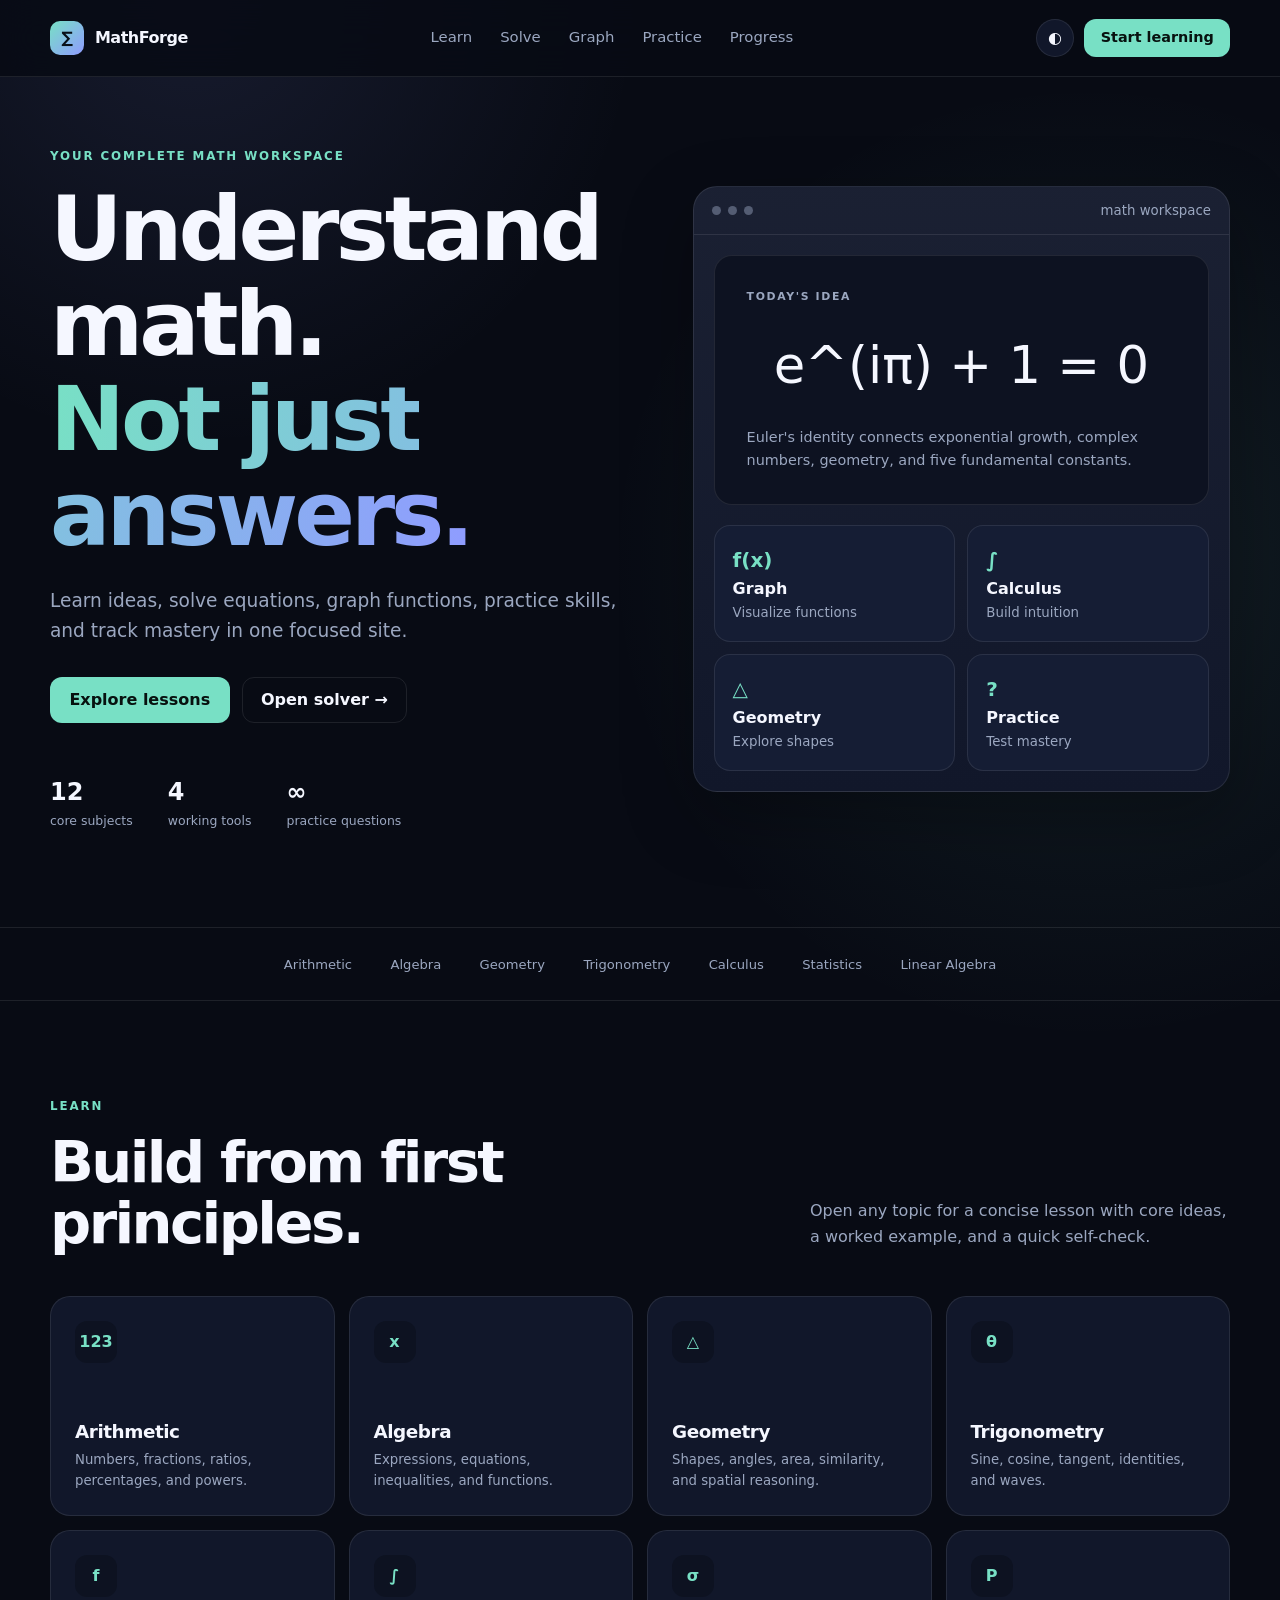
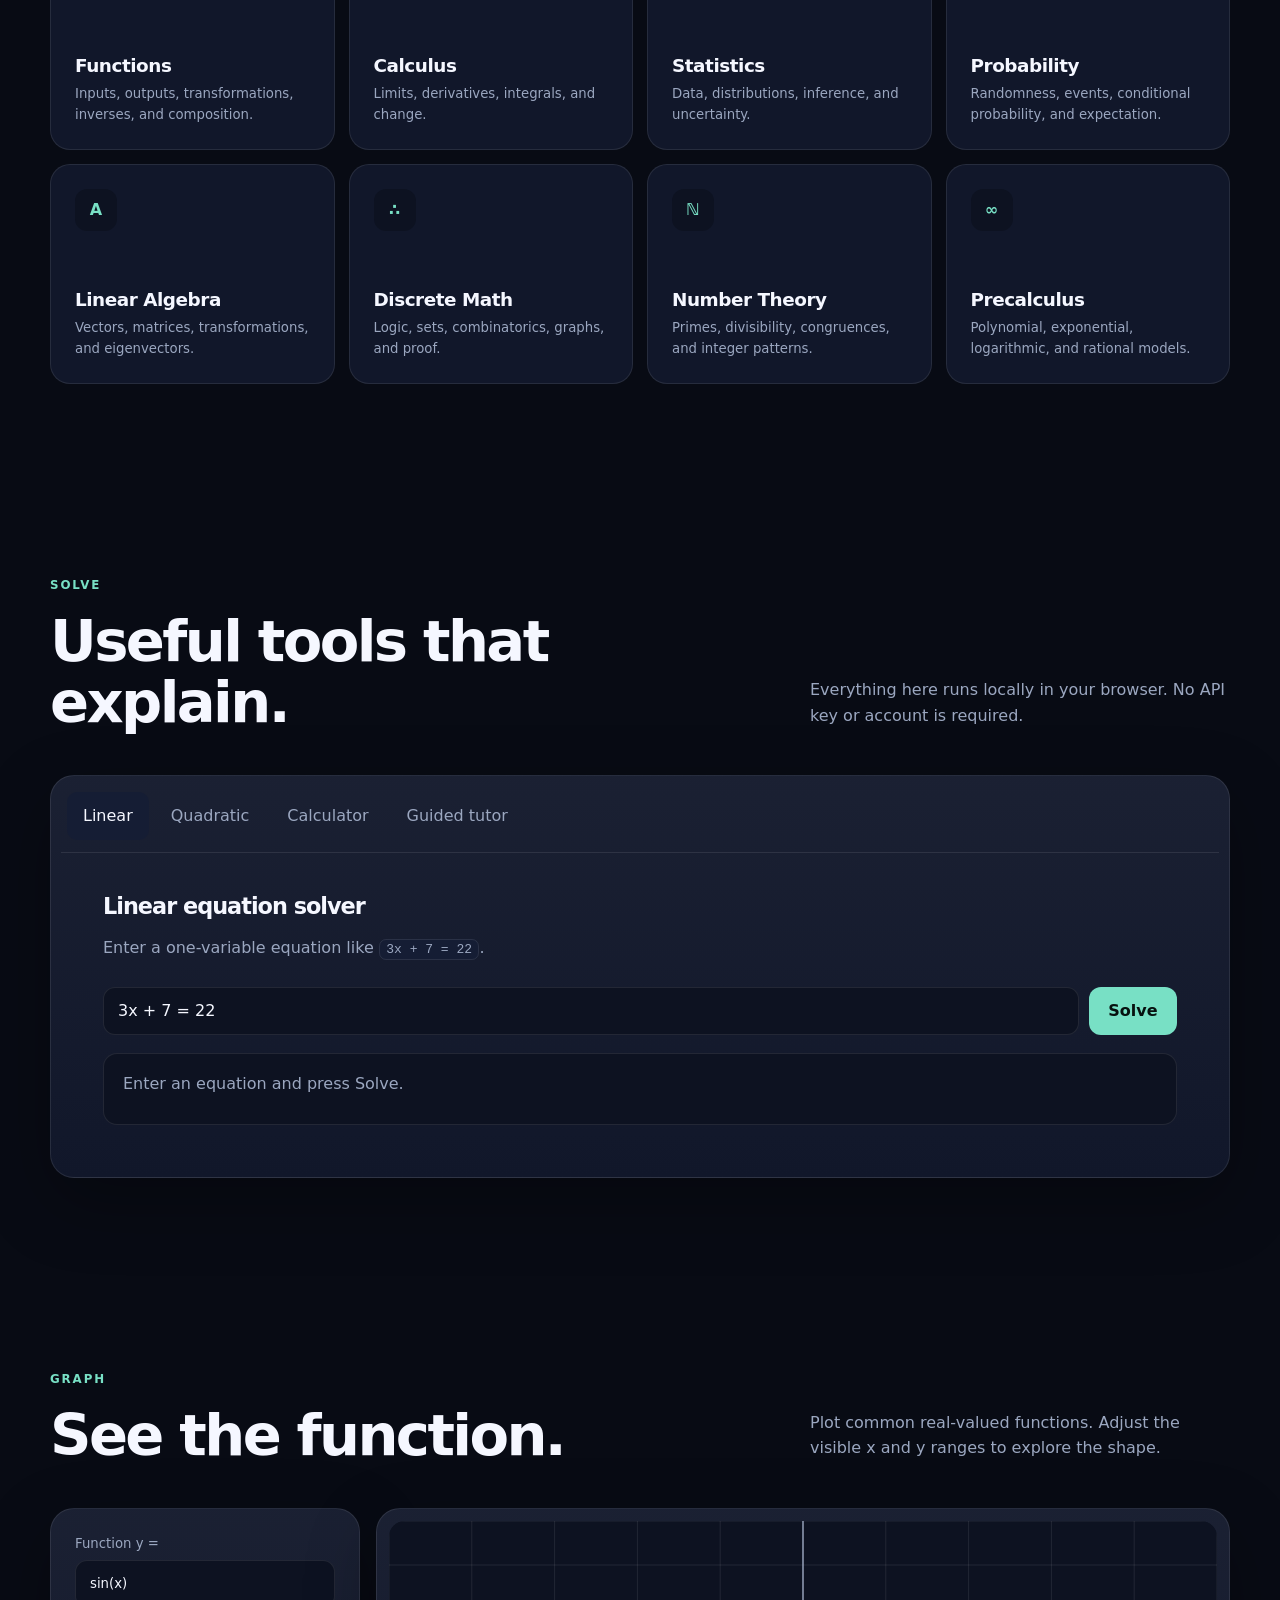
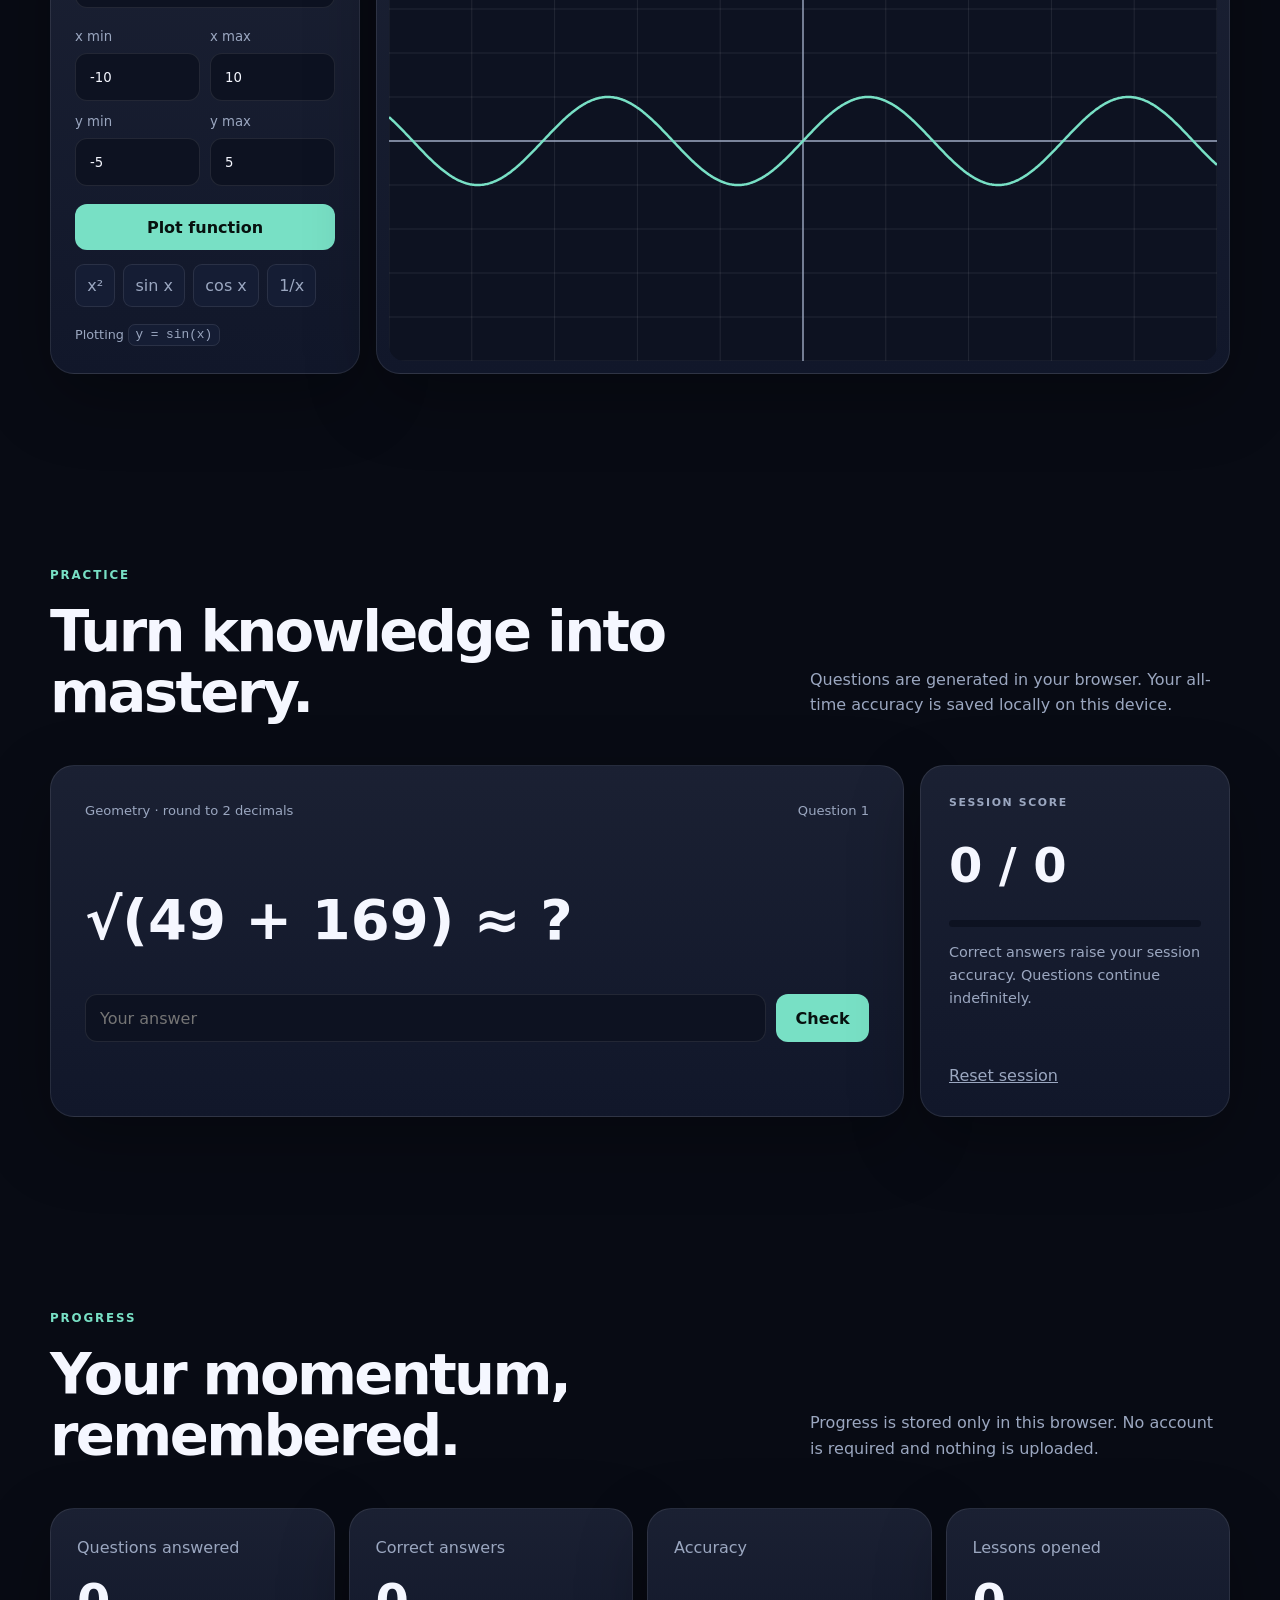
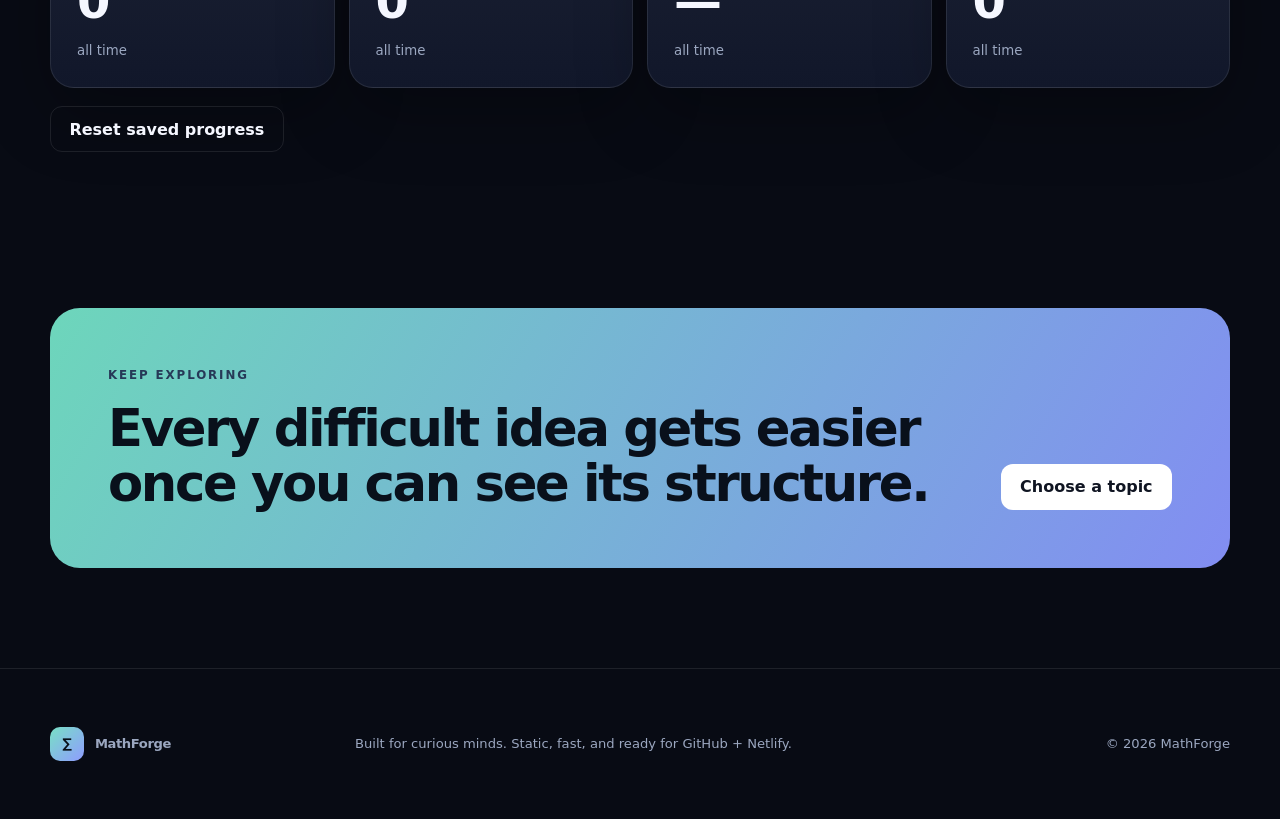
==== commit 804e61f5: "Update index.html" ====
--- a/index.html
+++ b/index.html
@@ -1,7 +1,6 @@
 <!doctype html>
 <html lang="en">
 <head>
-<link rel="icon" type="image/png" href="./MathForge-Favicon.png">
 <meta charset="utf-8">
 <meta name="viewport" content="width=device-width,initial-scale=1">
 <meta name="description" content="MathForge — learn, solve, graph, practice, and track your math progress.">
@@ -37,7 +36,13 @@
 .site-footer{width:100%;border-top:1px solid var(--line)}.footer-inner{min-height:150px;width:min(var(--max),calc(100% - 48px));margin:0 auto;display:grid;grid-template-columns:1fr 2fr 1fr;align-items:center;gap:20px;color:var(--muted);font-size:.82rem}.footer-inner p:last-child{text-align:right}
 dialog{width:min(760px,calc(100% - 32px));max-height:86vh;overflow-y:auto;border:1px solid var(--line);border-radius:24px;padding:34px;background:var(--panel);color:var(--text);box-shadow:var(--shadow)}dialog::backdrop{background:rgba(3,6,14,.72);backdrop-filter:blur(8px)}.dialog-close{position:sticky;top:0;float:right;width:38px;height:38px;border-radius:50%;border:1px solid var(--line);background:var(--panel2);color:var(--text);cursor:pointer}.lesson-kicker{color:var(--accent);font-size:.75rem;text-transform:uppercase;letter-spacing:.14em;font-weight:800}#lessonContent h2{font-size:2.7rem;margin:.4rem 0 1rem}#lessonContent h3{margin:2rem 0 .7rem}#lessonContent p,#lessonContent li{color:var(--muted)}.lesson-example{padding:18px;border-left:3px solid var(--accent);background:var(--bg2);border-radius:0 12px 12px 0}.lesson-check{margin-top:18px;padding:16px;border-radius:12px;background:var(--panel2);border:1px solid var(--line)}
 @media(max-width:980px){.nav{display:none}.hero{grid-template-columns:1fr;gap:50px}.hero-panel{max-width:650px}.topic-grid,.dashboard-grid{grid-template-columns:repeat(2,1fr)}.graph-layout,.practice-layout{grid-template-columns:1fr}.score-card{min-height:260px}}
-@media(max-width:640px){.header-inner,.section,.subject-strip-inner,.footer-inner{width:min(100% - 30px,var(--max))}.header-actions .button{display:none}.section{padding:72px 0}.hero{min-height:auto;padding-top:30px}.hero-stats{gap:1.2rem}.section-heading{grid-template-columns:1fr;gap:18px}.topic-grid,.dashboard-grid{grid-template-columns:1fr}.tool-panel{padding:28px 16px}.input-row,.coefficient-row{grid-template-columns:1fr}.practice-card{padding:24px 18px}.cta-section{width:calc(100% - 30px);padding:36px 24px;flex-direction:column;align-items:flex-start}.footer-inner{grid-template-columns:1fr;padding:35px 0}.footer-inner p:last-child{text-align:left}}
+@media(min-width:641px) and (max-width:980px){.cta-section .button{text-align:center}}
+@media(max-width:640px){
+.dialog-close{-webkit-appearance:none;appearance:none;-webkit-tap-highlight-color:transparent;outline:none;box-shadow:none}
+.dialog-close:focus,.dialog-close:focus-visible,.dialog-close:active{outline:none;box-shadow:none}
+.tool-panel>p code{display:inline-block;white-space:nowrap}
+input,textarea{caret-color:var(--text)}
+.header-inner,.section,.subject-strip-inner,.footer-inner{width:min(100% - 30px,var(--max))}.header-actions .button{display:none}.section{padding:72px 0}.hero{min-height:auto;padding-top:30px}.hero-stats{gap:1.2rem}.section-heading{grid-template-columns:1fr;gap:18px}.topic-grid,.dashboard-grid{grid-template-columns:1fr}.tool-panel{padding:28px 16px}.input-row,.coefficient-row{grid-template-columns:1fr}.practice-card{padding:24px 18px}.cta-section{width:calc(100% - 30px);padding:36px 24px;flex-direction:column;align-items:flex-start}.footer-inner{grid-template-columns:1fr;padding:35px 0}.footer-inner p:last-child{text-align:left}}
 
 </style>
 </head>
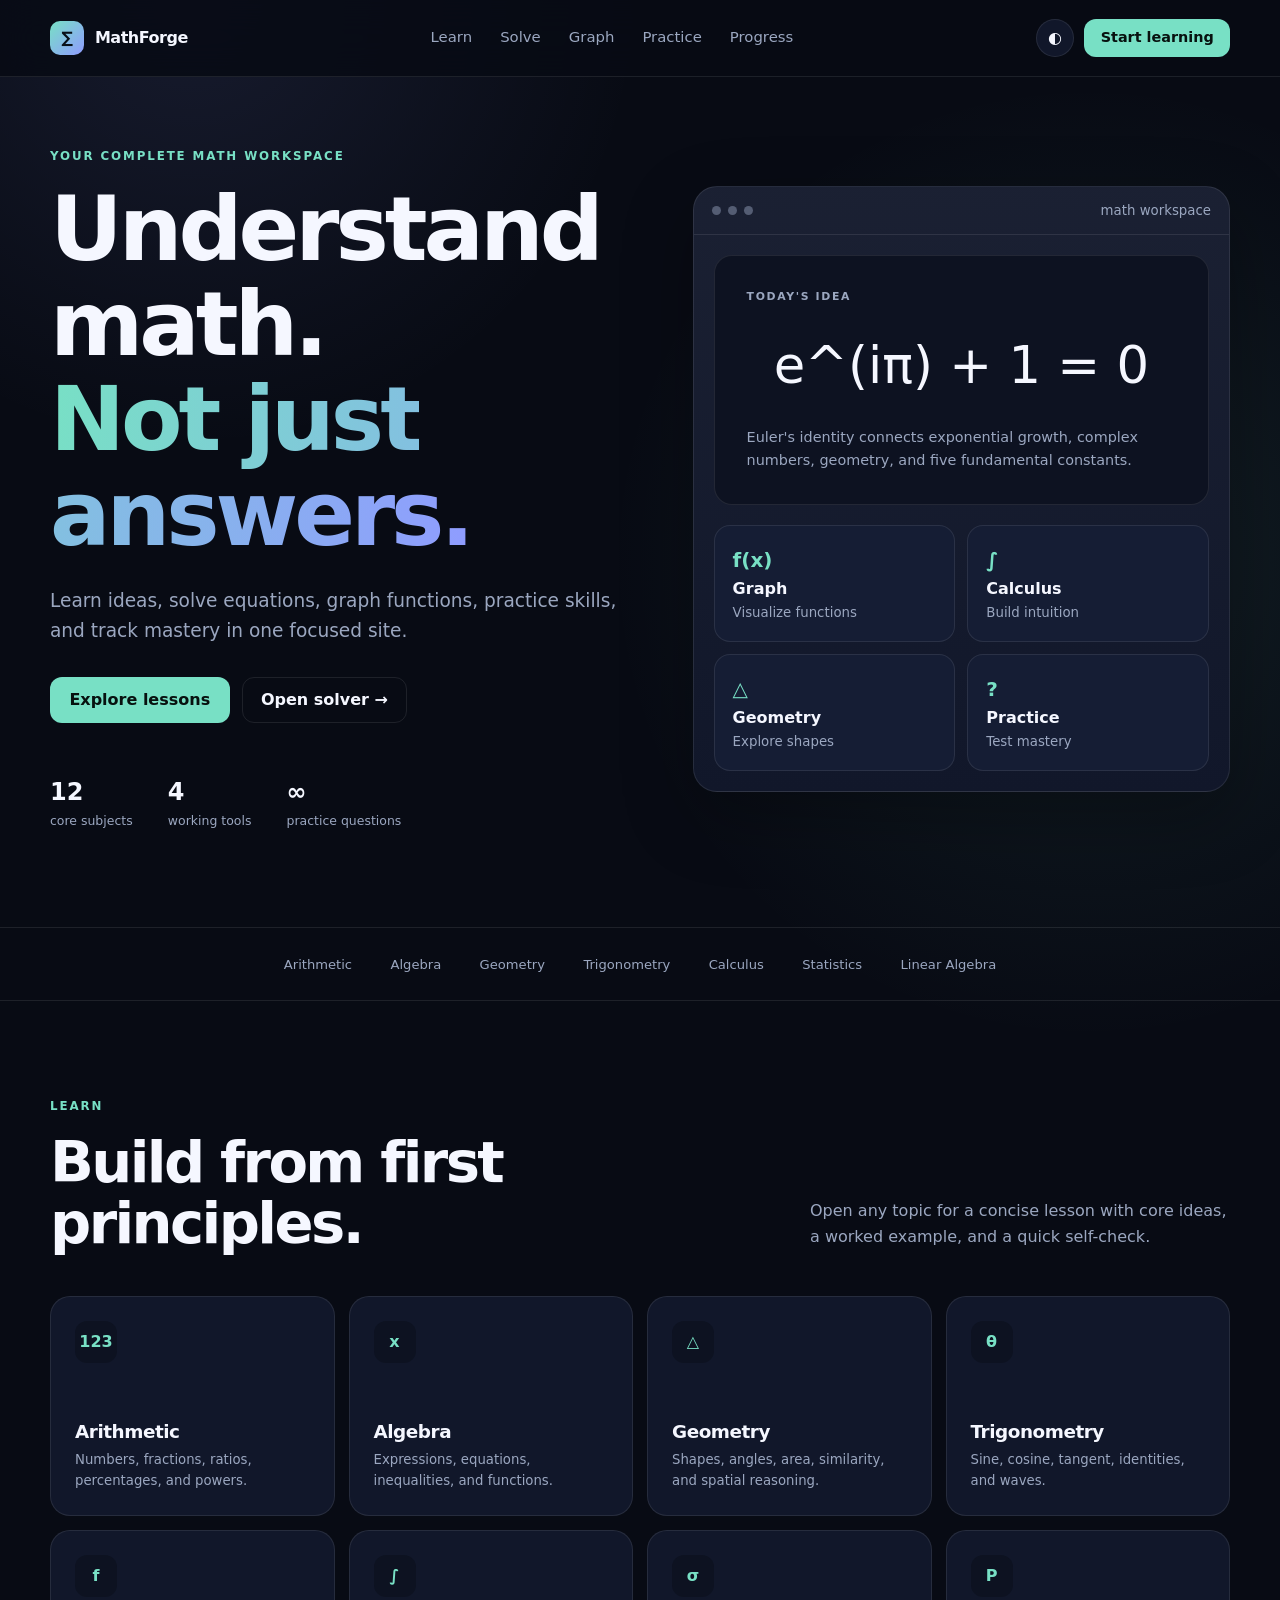
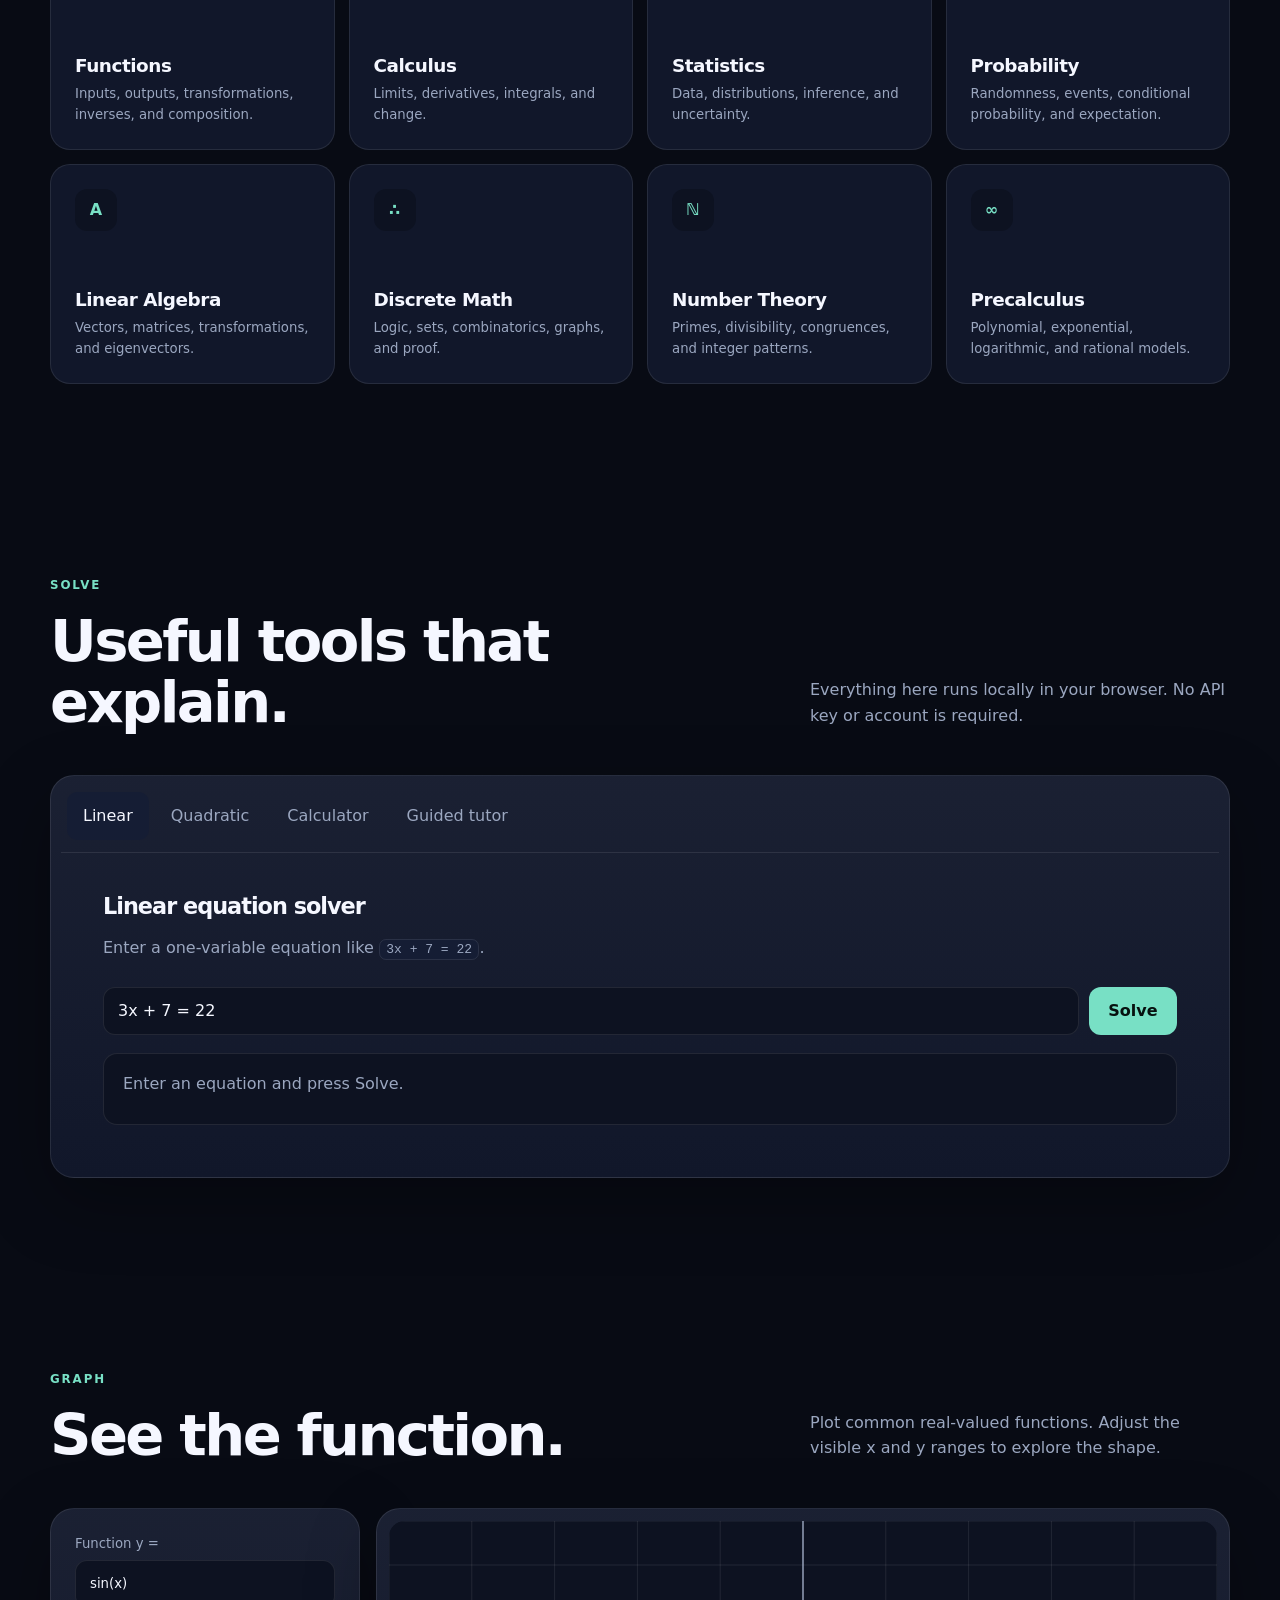
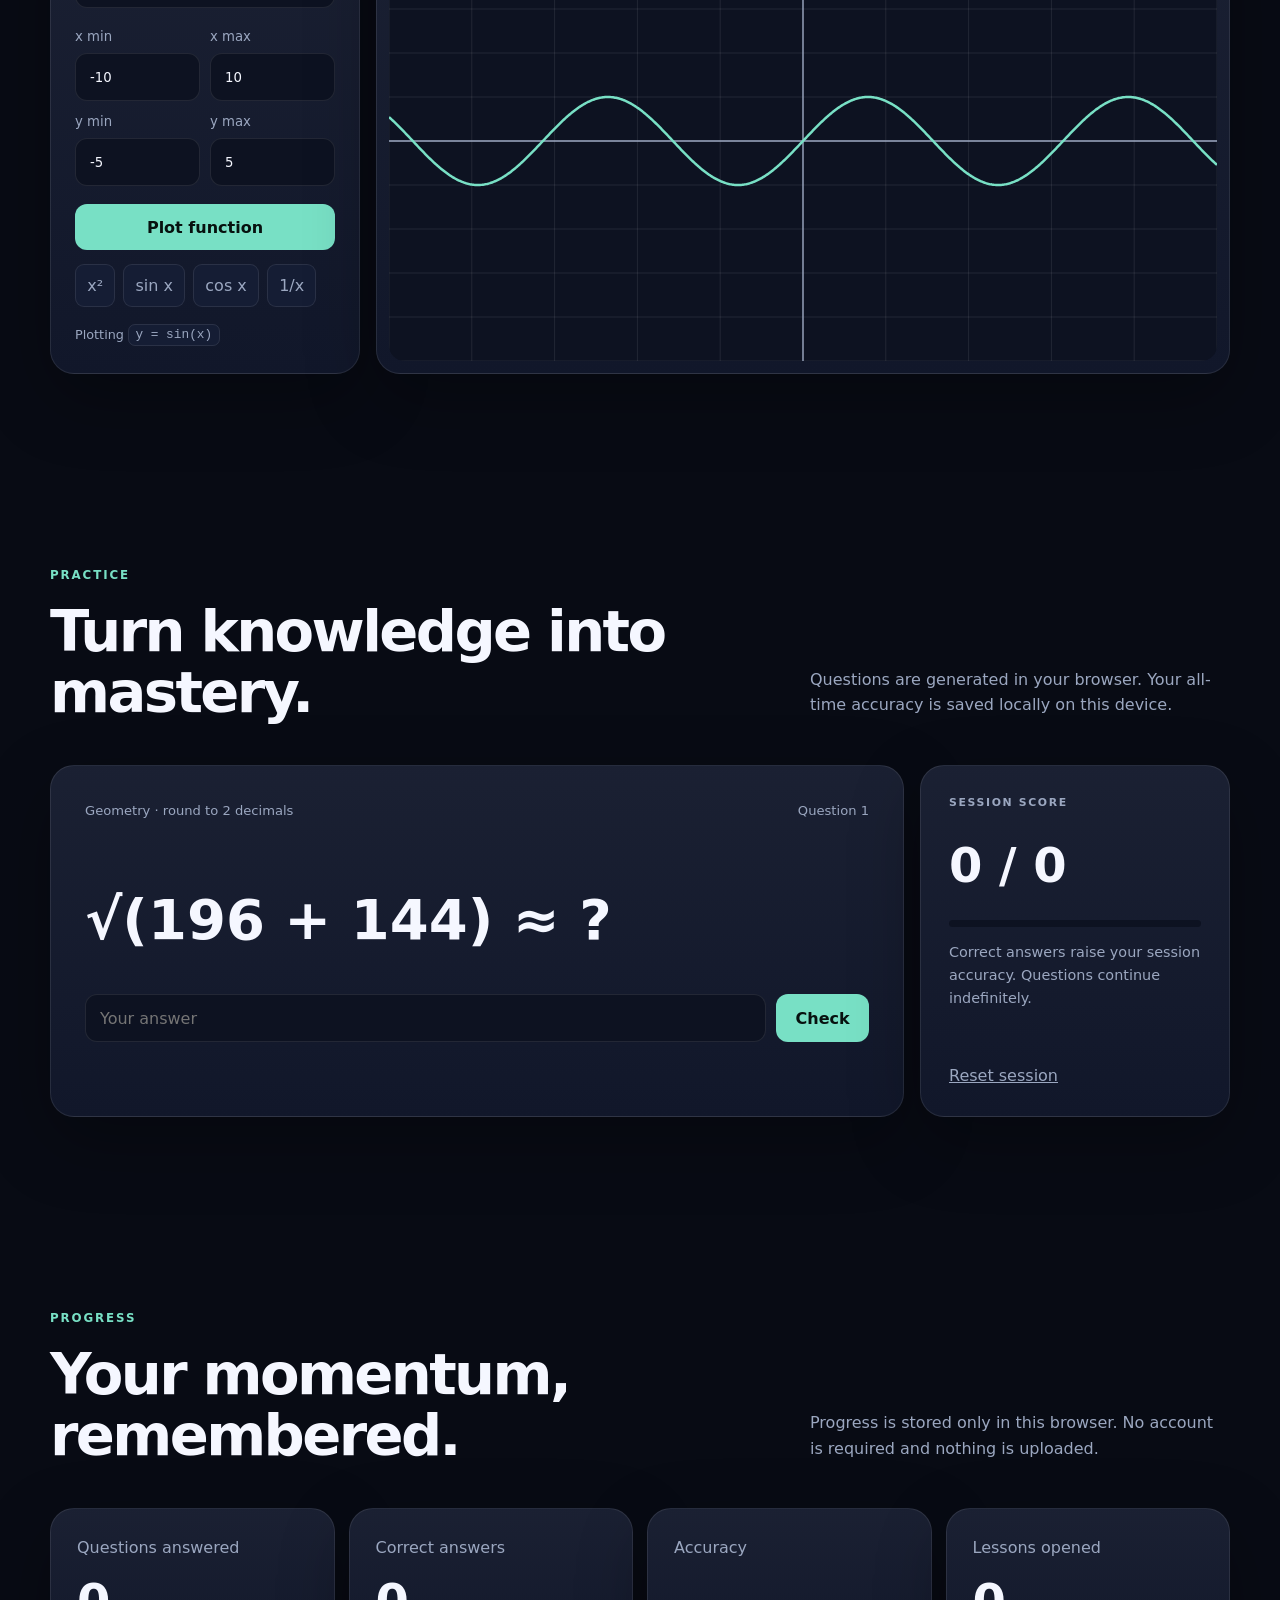
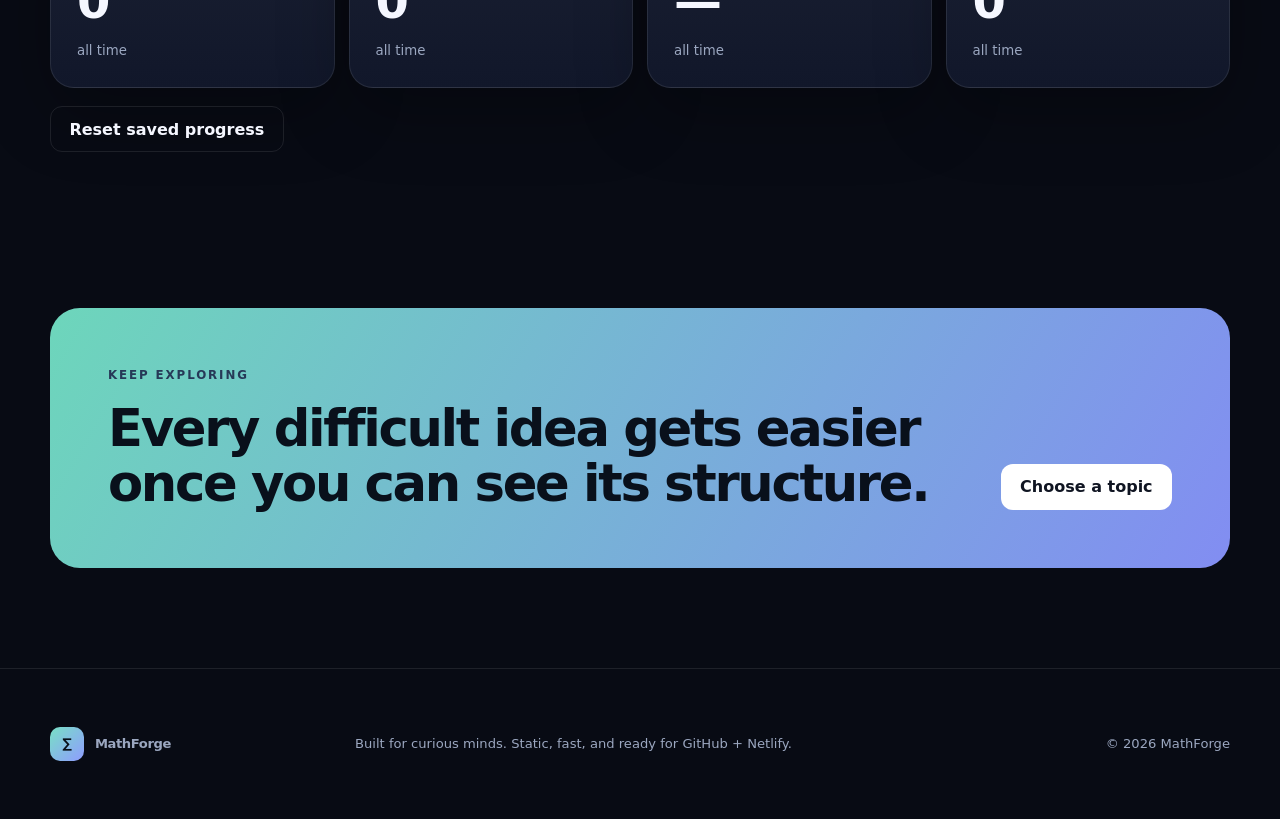
==== commit 6d04ca04: "Update index.html" ====
--- a/index.html
+++ b/index.html
@@ -43,7 +43,27 @@
 .tool-panel>p code{display:inline-block;white-space:nowrap}
 input,textarea{caret-color:var(--text)}
 .header-inner,.section,.subject-strip-inner,.footer-inner{width:min(100% - 30px,var(--max))}.header-actions .button{display:none}.section{padding:72px 0}.hero{min-height:auto;padding-top:30px}.hero-stats{gap:1.2rem}.section-heading{grid-template-columns:1fr;gap:18px}.topic-grid,.dashboard-grid{grid-template-columns:1fr}.tool-panel{padding:28px 16px}.input-row,.coefficient-row{grid-template-columns:1fr}.practice-card{padding:24px 18px}.cta-section{width:calc(100% - 30px);padding:36px 24px;flex-direction:column;align-items:flex-start}.footer-inner{grid-template-columns:1fr;padding:35px 0}.footer-inner p:last-child{text-align:left}}
-
+@media (max-width: 1300px) {
+  .dialog-close {
+    -webkit-appearance: none;
+    appearance: none;
+    -webkit-tap-highlight-color: transparent;
+    outline: none;
+    box-shadow: none;
+  }
+
+  .dialog-close:focus,
+  .dialog-close:focus-visible,
+  .dialog-close:active {
+    outline: none;
+    box-shadow: none;
+  }
+
+  input,
+  textarea {
+    caret-color: var(--text);
+  }
+}
 </style>
 </head>
 <body>
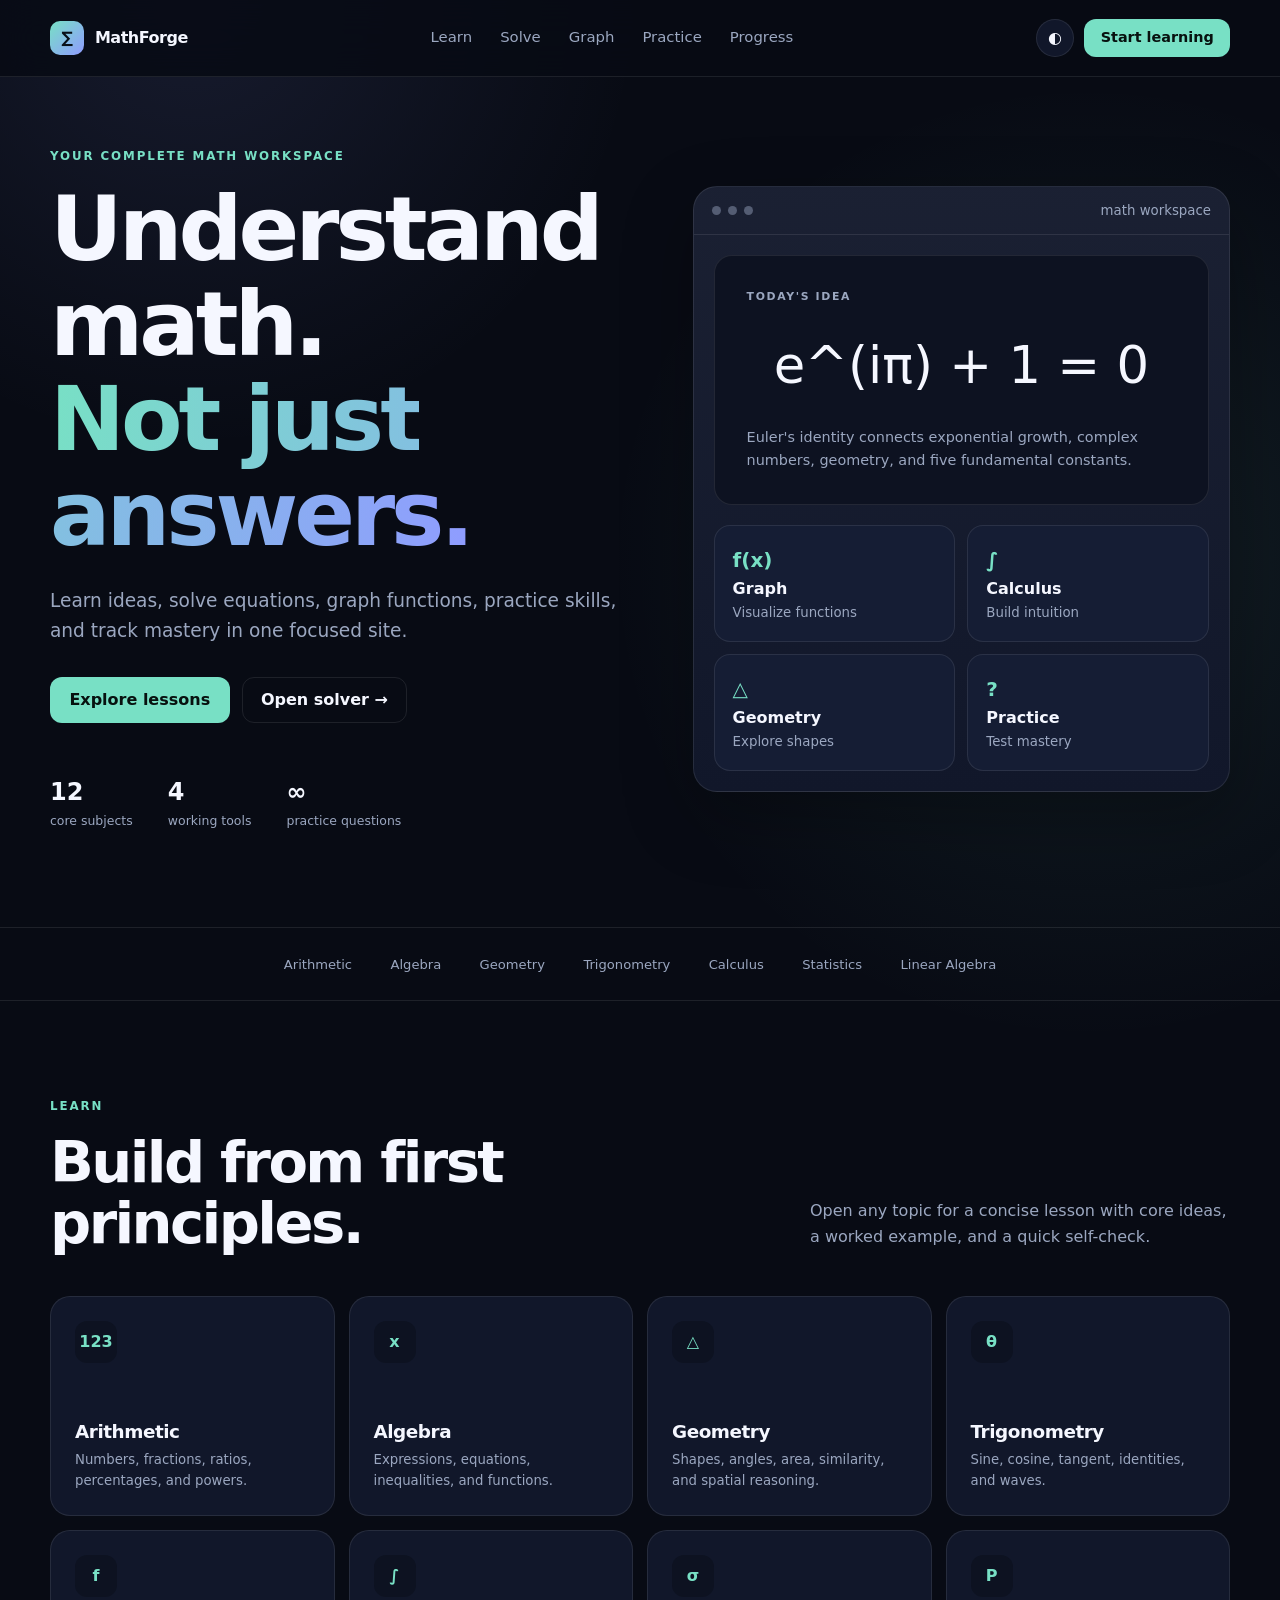
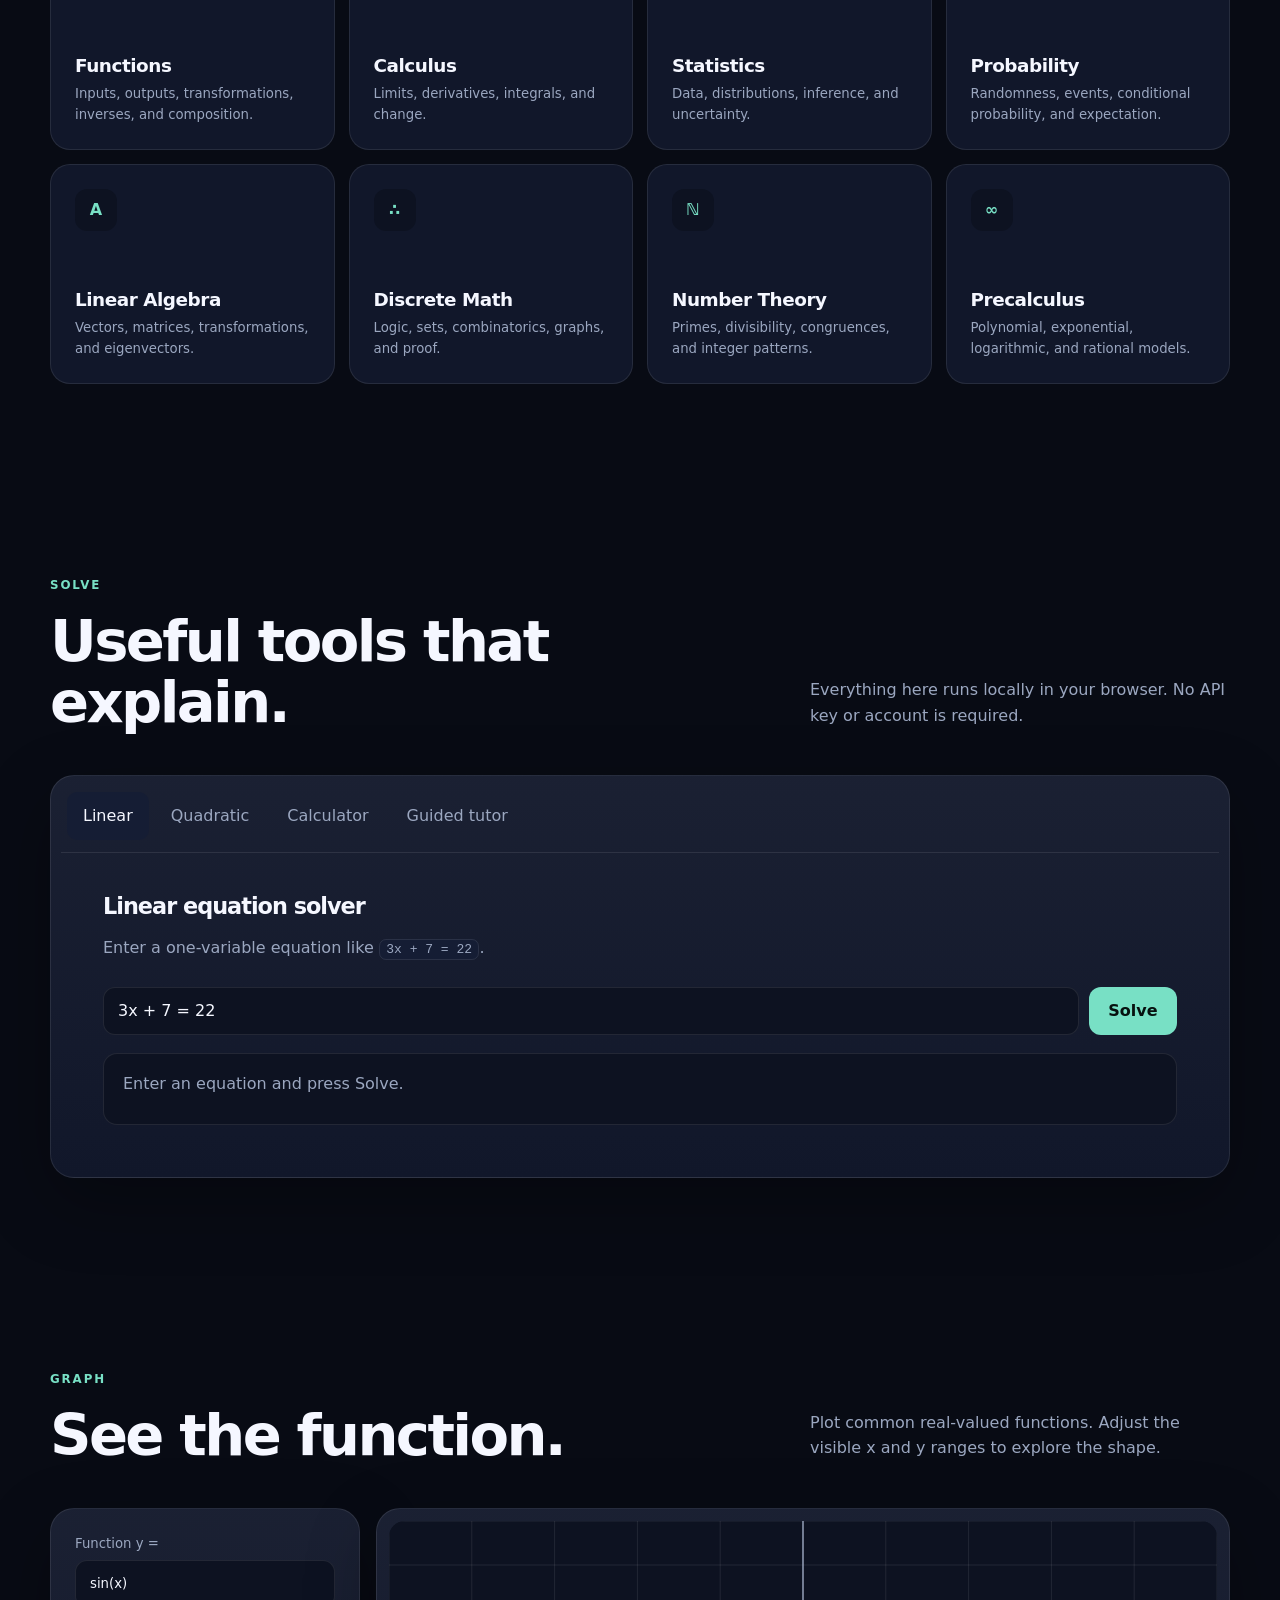
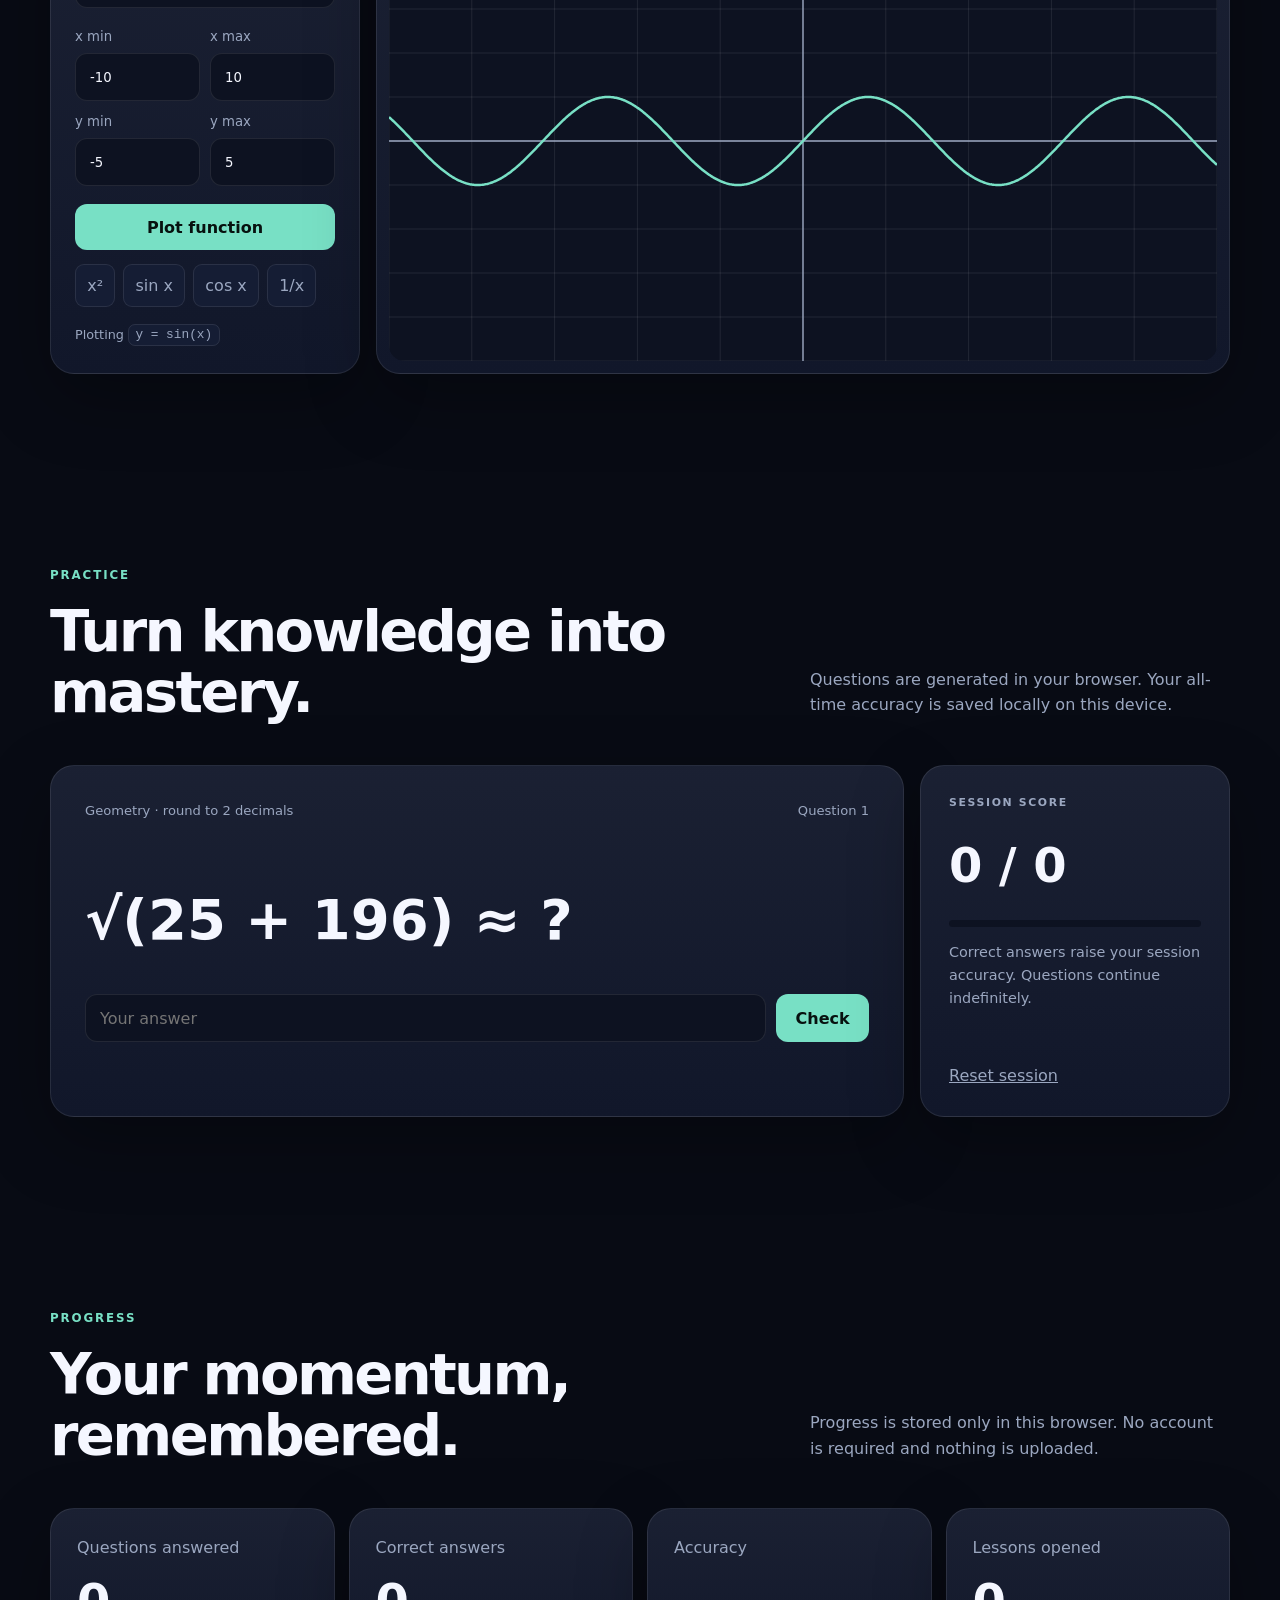
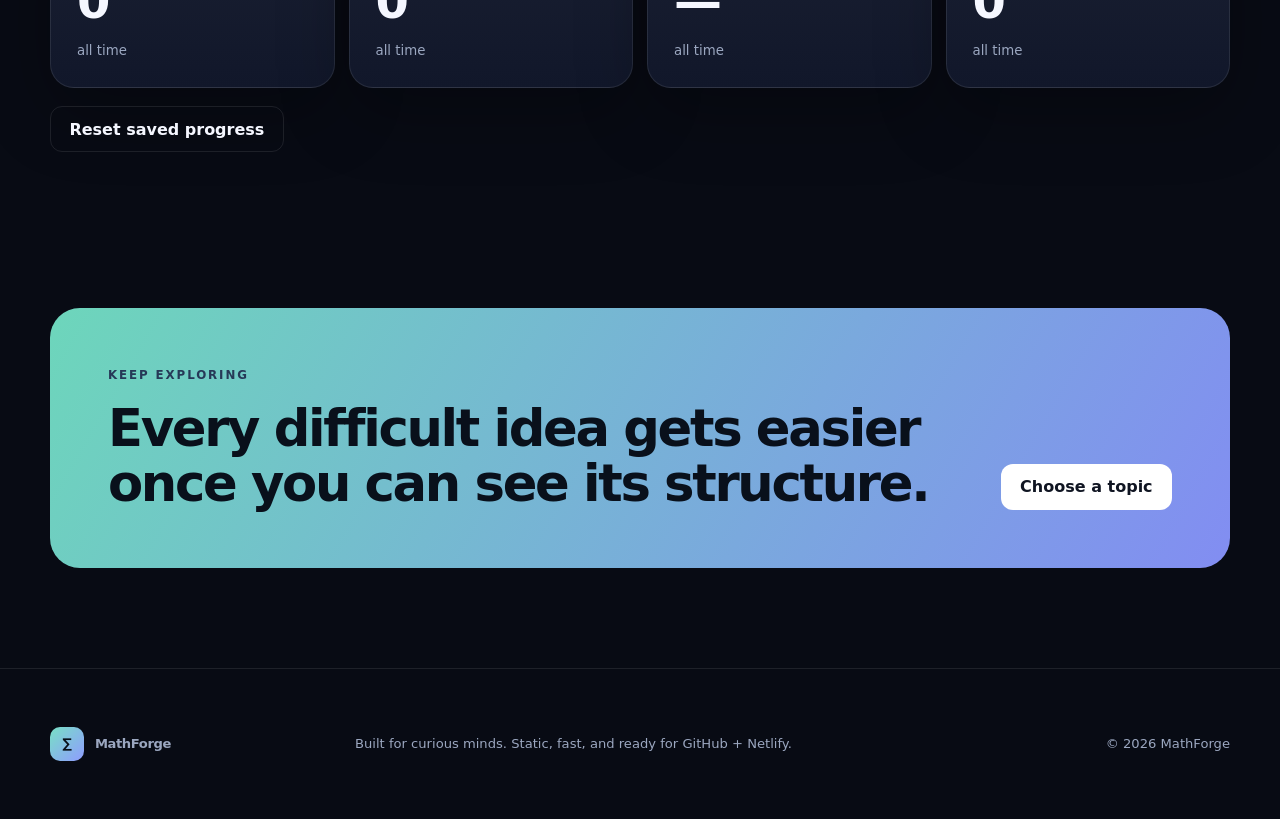
==== commit 92ec4815: "Update favicon link in index.html" ====
--- a/index.html
+++ b/index.html
@@ -6,7 +6,7 @@
 <meta name="description" content="MathForge — learn, solve, graph, practice, and track your math progress.">
 <meta name="theme-color" content="#090d18">
 <title>MathForge — Learn. Solve. Master.</title>
-<link rel="icon" href="assets/favicon.svg" type="image/svg+xml">
+<link rel="icon" type="image/png" href="./MathForge-Favicon.png">
 <style>
 :root{
 --bg:#080b14;--bg2:#0d1221;--panel:#11172a;--panel2:#151d34;--text:#f5f7ff;--muted:#9ba7c0;
